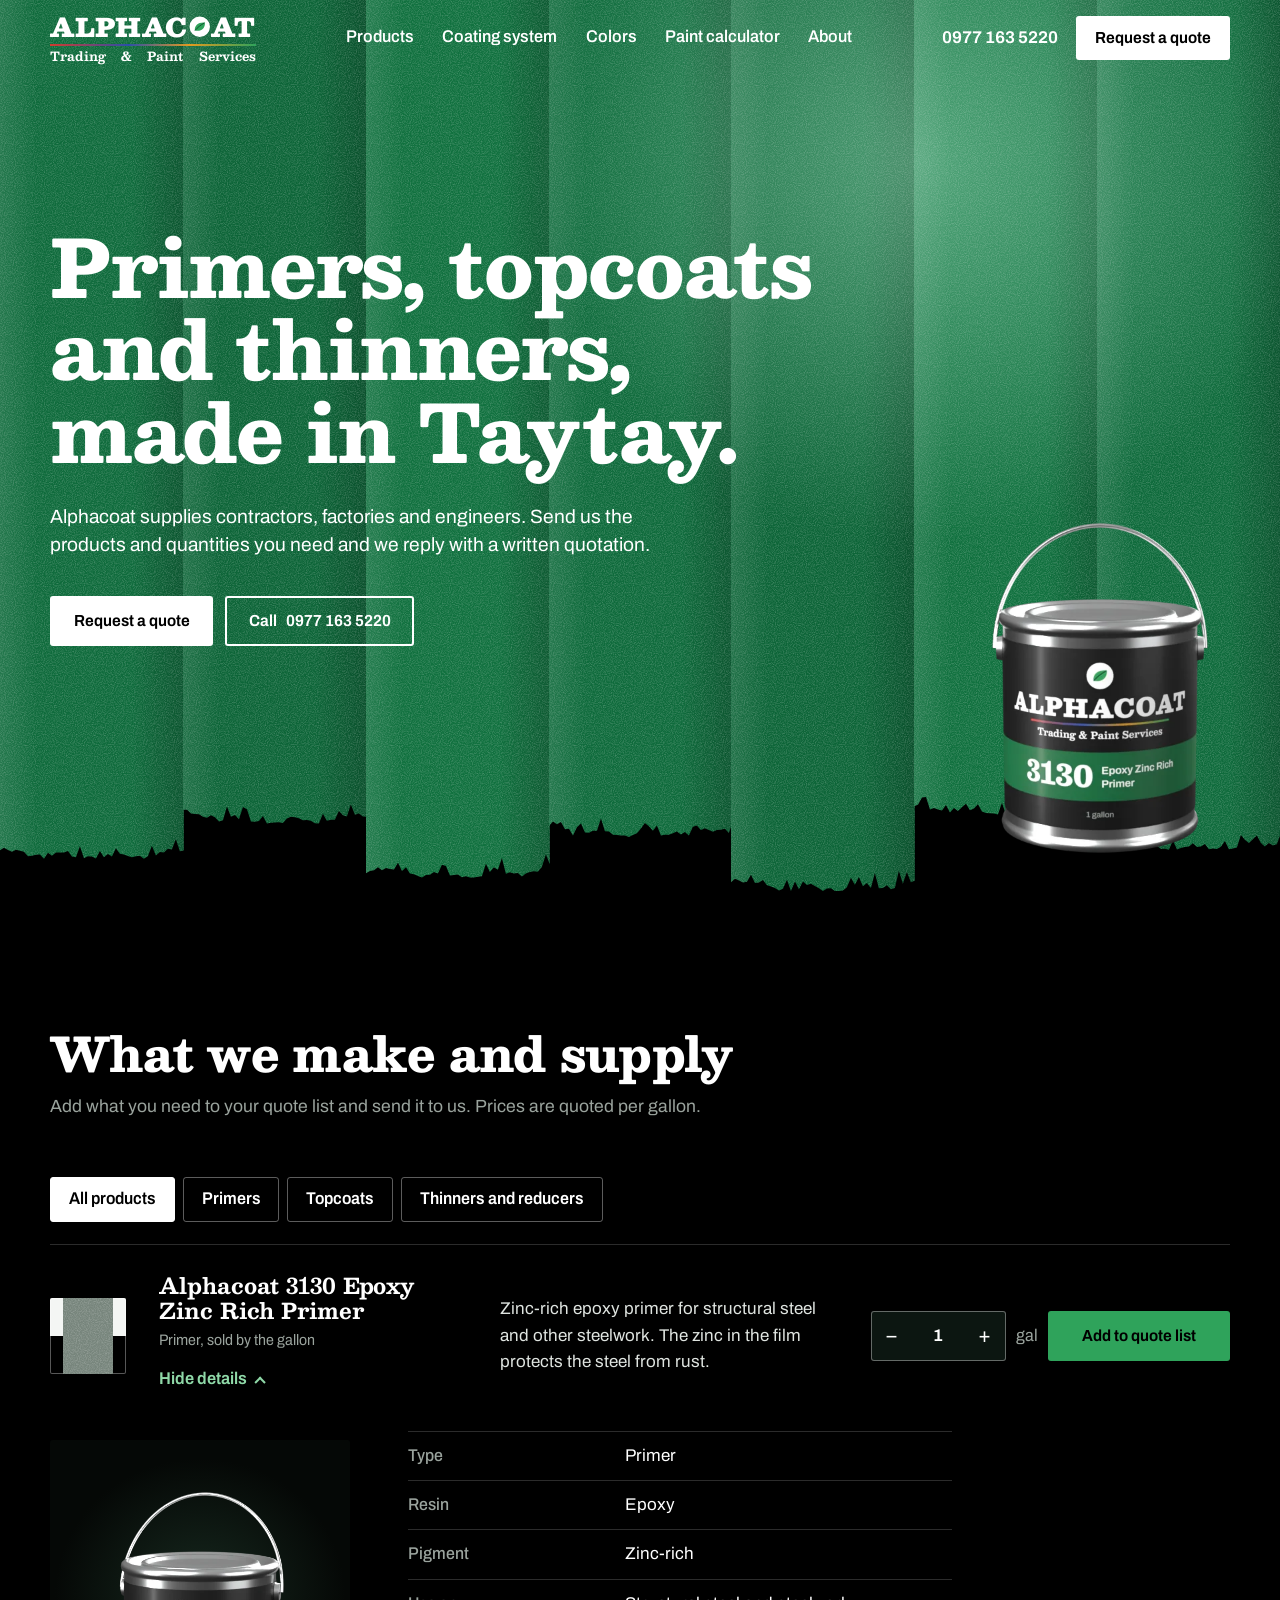
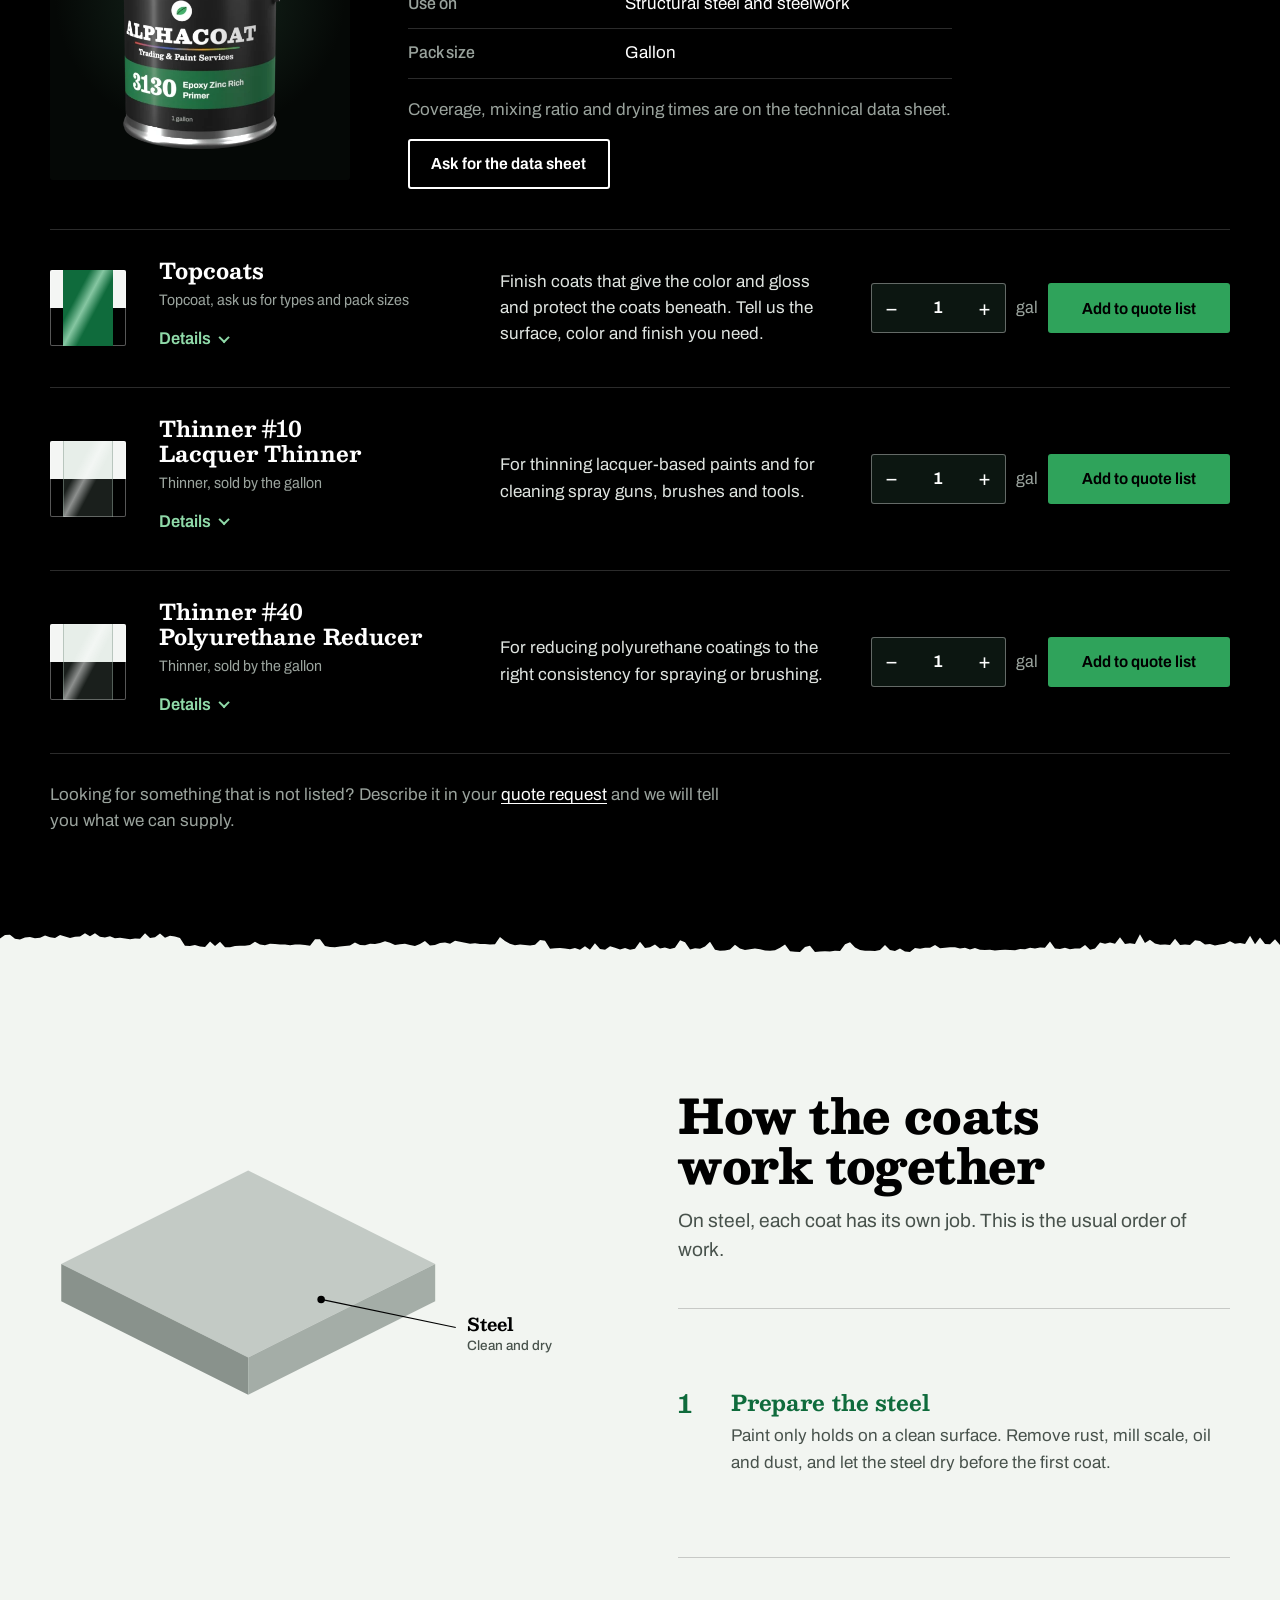
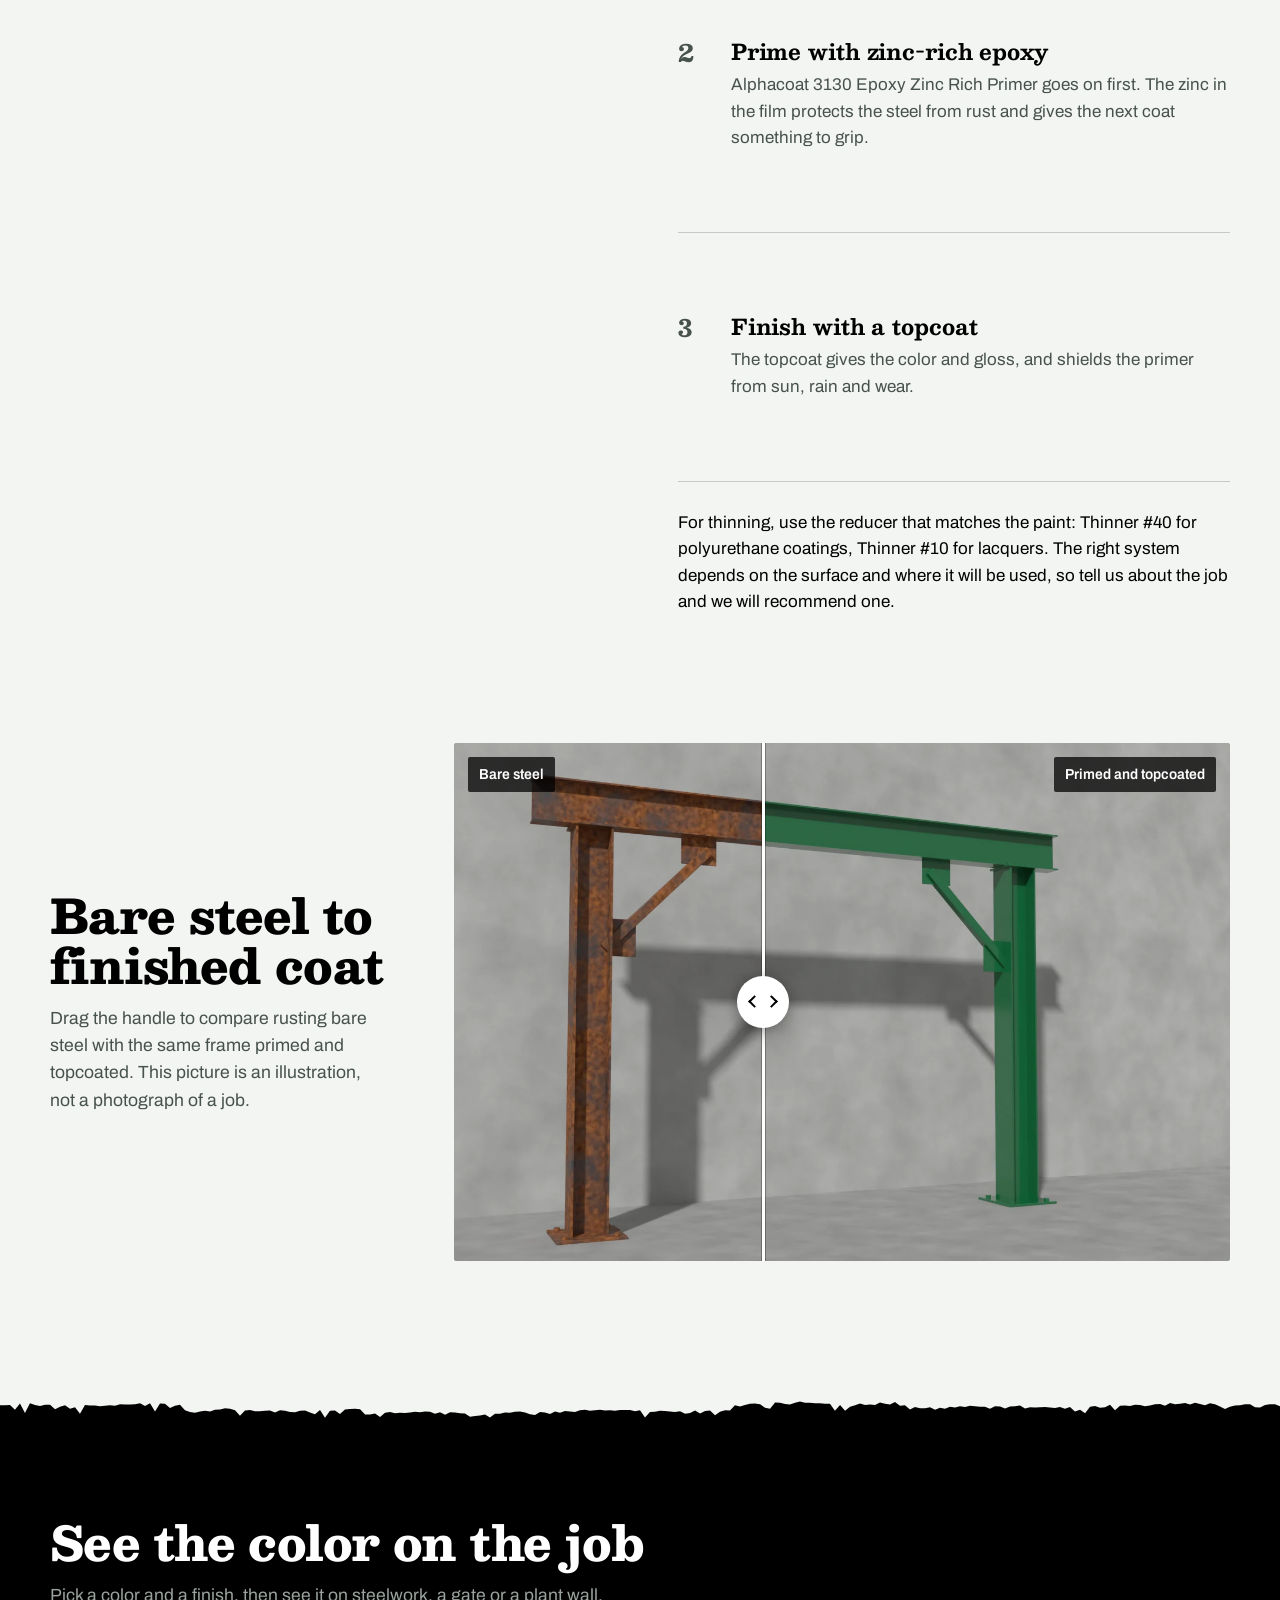
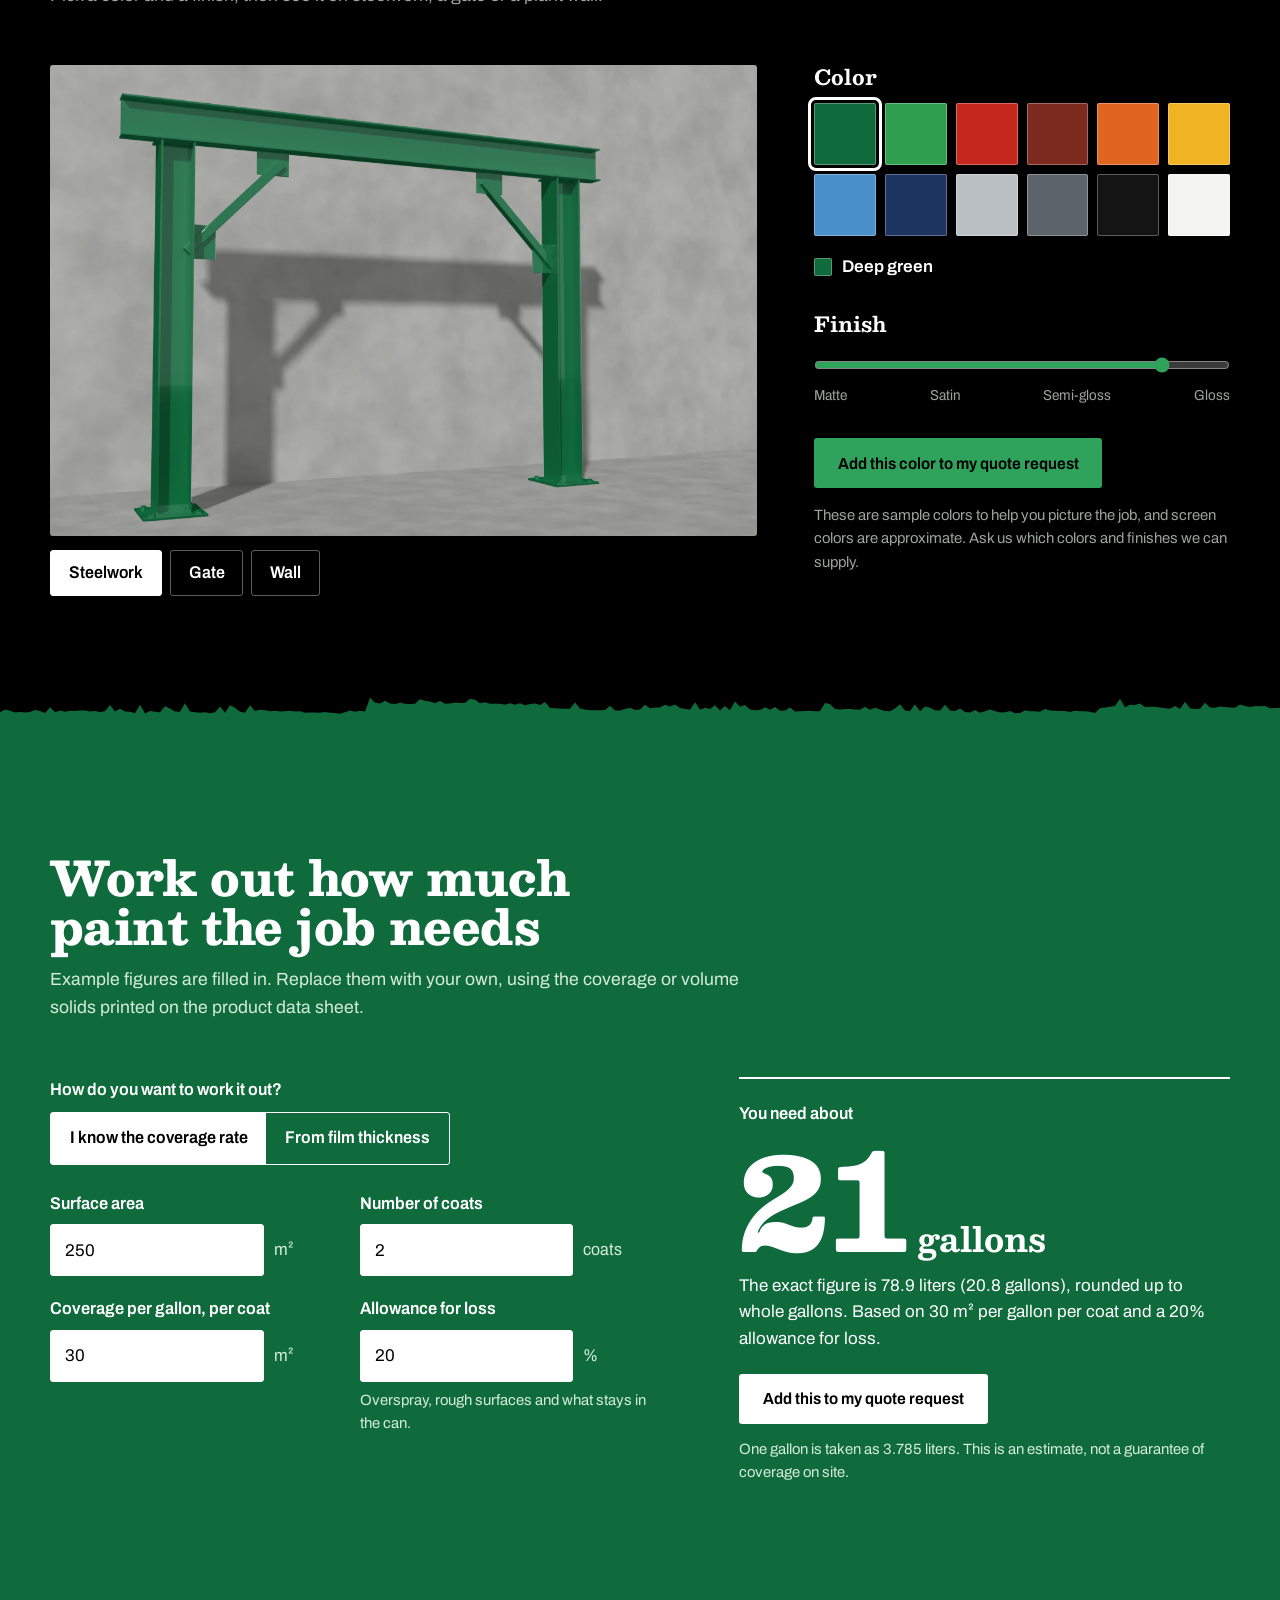
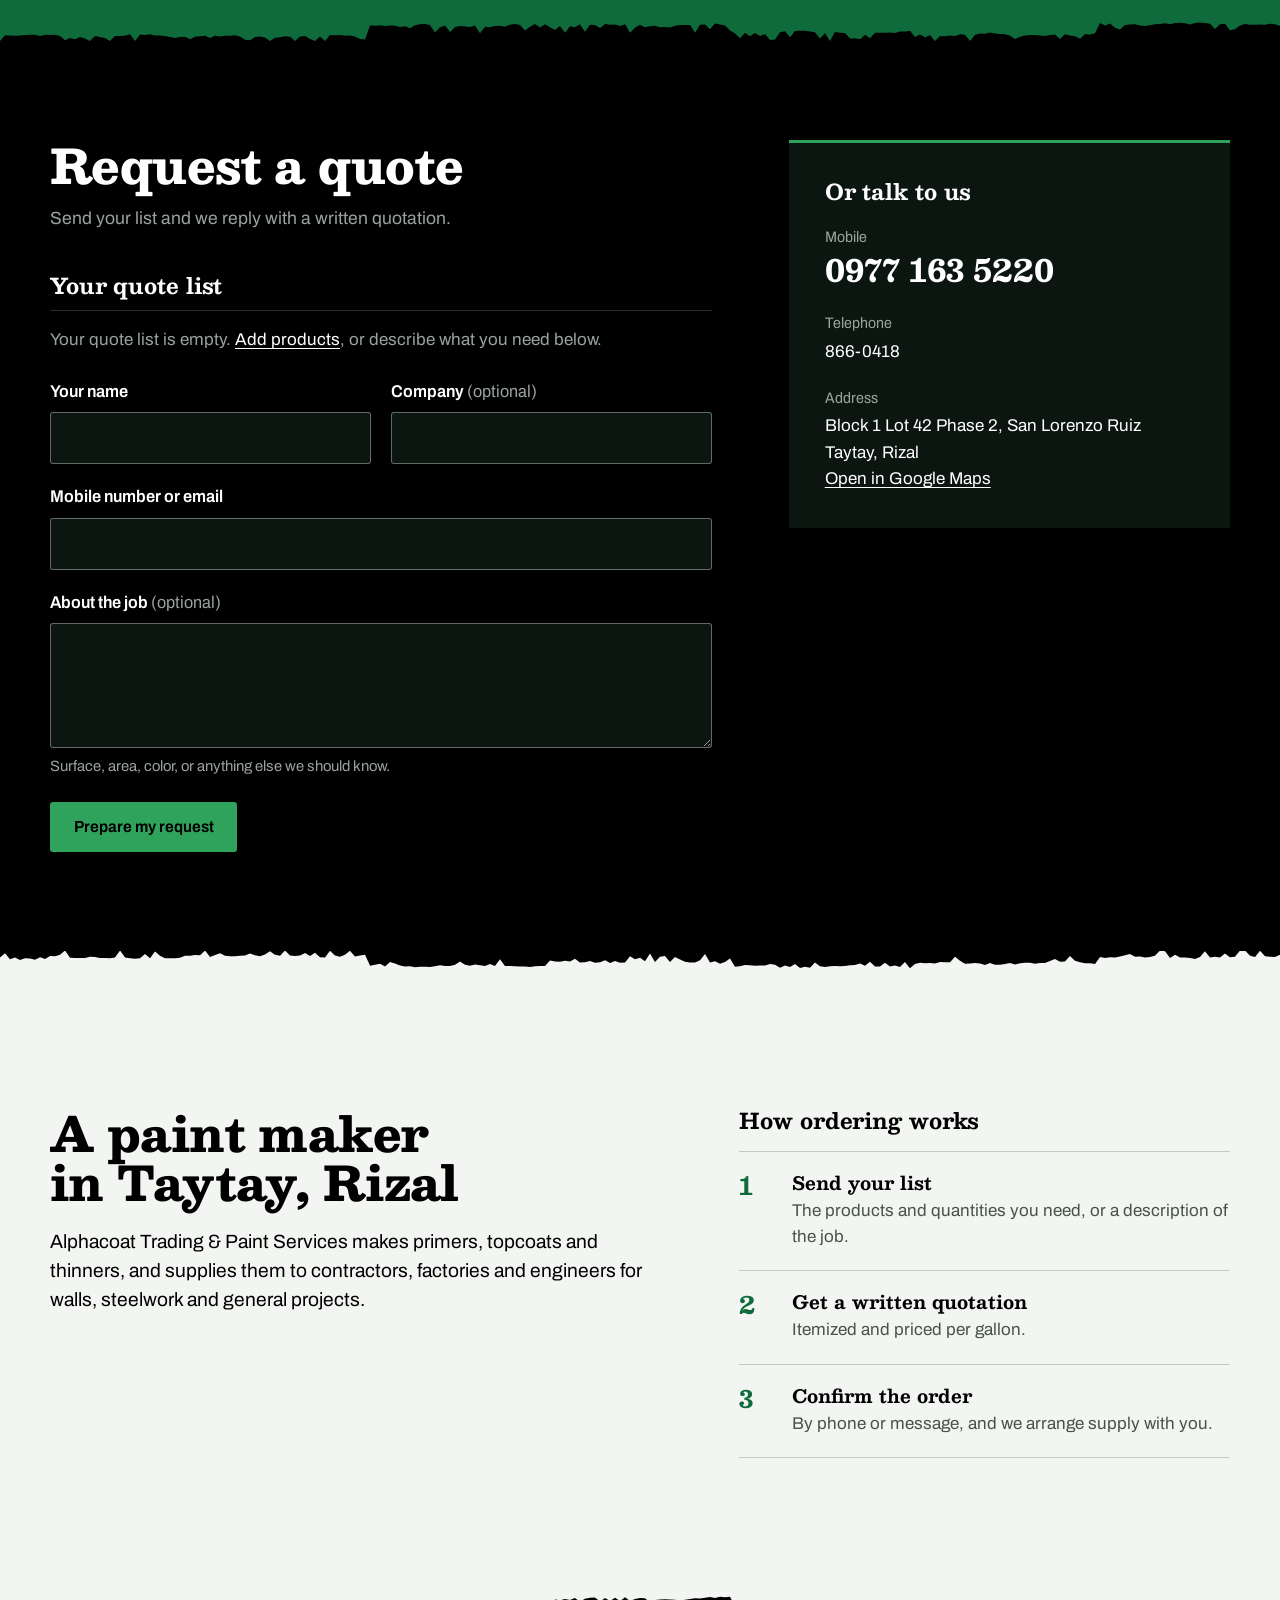
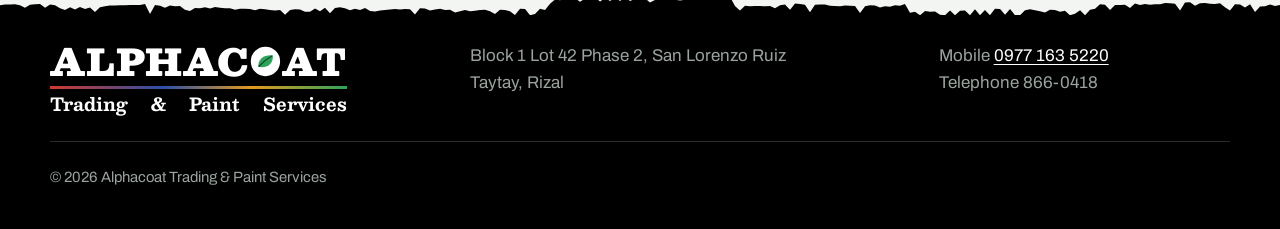
==== alphacoat-website/index.html @ dc193069 "Add files via upload" ====
<!doctype html>
<html lang="en">
<head>
  <meta charset="utf-8">
  <meta name="viewport" content="width=device-width, initial-scale=1">
  <title>Alphacoat Trading &amp; Paint Services | Primers, topcoats and thinners in Taytay, Rizal</title>
  <meta name="description" content="Alphacoat Trading &amp; Paint Services makes and supplies primers, topcoats and thinners for contractors, factories and engineers. Send your list and get a written quotation.">
  <meta name="theme-color" content="#000000">
  <meta property="og:type" content="website">
  <meta property="og:title" content="Alphacoat Trading &amp; Paint Services">
  <meta property="og:description" content="Primers, topcoats and thinners for contractors, factories and engineers. Send your list and get a written quotation.">
  <link rel="icon" href="favicon.svg" type="image/svg+xml">
  <link rel="preconnect" href="https://fonts.googleapis.com">
  <link rel="preconnect" href="https://fonts.gstatic.com" crossorigin>
  <link href="https://fonts.googleapis.com/css2?family=Archivo:wdth,wght@62..125,400..800&family=Besley:wght@500..900&display=swap" rel="stylesheet">
  <link rel="stylesheet" href="css/styles.css">
  <script>document.documentElement.className += ' js';</script>
  <script type="application/ld+json">
  {
    "@context": "https://schema.org",
    "@type": "LocalBusiness",
    "name": "Alphacoat Trading & Paint Services",
    "description": "Maker and supplier of primers, topcoats and thinners for contractors, factories and engineers.",
    "telephone": "+639771635220",
    "address": {
      "@type": "PostalAddress",
      "streetAddress": "Block 1 Lot 42 Phase 2, San Lorenzo Ruiz",
      "addressLocality": "Taytay",
      "addressRegion": "Rizal",
      "addressCountry": "PH"
    }
  }
  </script>
</head>
<body class="theme-black">

<svg width="0" height="0" style="position:absolute" aria-hidden="true" focusable="false">
  <symbol id="leaf-o" viewBox="0 0 32 32">
    <circle cx="16" cy="16" r="13.4" fill="#fff" stroke="currentColor" stroke-width="3.6"/>
    <path d="M8.6 21.6C8 13.9 13.6 8.9 23.6 9.6c.9 8.3-5 13.9-15 12Z" fill="#2fa35b"/>
    <path d="M9.4 21c3.6-4.2 7.8-7.6 13-10.4" fill="none" stroke="#0a4a2a" stroke-width="1.3" stroke-linecap="round"/>
  </symbol>
</svg>

<a class="skip" href="#main">Skip to content</a>

<header class="site-header">
  <div class="wrap header-row">
    <a class="logo" href="#top">
      <span class="logo-word" aria-hidden="true">ALPHAC<svg class="logo-o"><use href="#leaf-o"/></svg>AT</span>
      <span class="logo-rule" aria-hidden="true"></span>
      <span class="logo-sub" aria-hidden="true">Trading &amp; Paint Services</span>
      <span class="sr-only">Alphacoat Trading &amp; Paint Services, home</span>
    </a>

    <nav class="nav" id="site-nav" aria-label="Main">
      <a href="#products">Products</a>
      <a href="#system">Coating system</a>
      <a href="#colors">Colors</a>
      <a href="#calculator">Paint calculator</a>
      <a href="#about">About</a>
      <a class="nav-extra" href="#quote">Request a quote</a>
      <a class="nav-extra" href="tel:+639771635220" data-mobile-link>Call <span data-mobile-text>0977 163 5220</span></a>
    </nav>

    <div class="header-actions">
      <a class="header-phone" href="tel:+639771635220" data-mobile-link><span data-mobile-text>0977 163 5220</span></a>
      <a class="btn btn-paper header-quote" href="#quote">Request a quote<span class="quote-count" data-quote-count hidden></span></a>
      <button class="menu-btn" type="button" aria-expanded="false" aria-controls="site-nav">Menu</button>
    </div>
  </div>
</header>

<main id="main">

  <!-- Hero -->
  <section class="hero" id="top" aria-labelledby="hero-title">
    <div class="coat" data-coat aria-hidden="true"></div>

    <div class="wrap hero-inner">
      <h1 id="hero-title">Primers, topcoats and thinners, made in Taytay.</h1>
      <p class="hero-lede">Alphacoat supplies contractors, factories and engineers. Send us the products and quantities you need and we reply with a written quotation.</p>
      <div class="hero-actions">
        <a class="btn btn-paper" href="#quote">Request a quote</a>
        <a class="btn btn-line" href="tel:+639771635220" data-mobile-link>Call <span data-mobile-text>0977 163 5220</span></a>
      </div>
    </div>

    <div class="hero-can" data-can>
      <img src="img/can/can.webp" width="480" height="600" alt="A gallon can of Alphacoat 3130 Epoxy Zinc Rich Primer" decoding="async">
      <div class="can-sprite" aria-hidden="true"></div>
    </div>
  </section>

  <!-- Products -->
  <section class="section theme-black" id="products" aria-labelledby="products-title">
    <div class="wrap">
      <div class="section-head">
        <h2 id="products-title">What we make and supply</h2>
        <p>Add what you need to your quote list and send it to us. Prices are quoted per gallon.</p>
      </div>

      <div class="filters" role="group" aria-label="Show products by type" data-filters></div>
      <ul class="product-list" data-products>
        <li class="product-fallback">Alphacoat 3130 Epoxy Zinc Rich Primer, Thinner #10 Lacquer Thinner, Thinner #40 Polyurethane Reducer, and topcoats. Call 0977 163 5220 for a quotation.</li>
      </ul>
      <p class="after-list">Looking for something that is not listed? Describe it in your <a href="#quote">quote request</a> and we will tell you what we can supply.</p>
    </div>
  </section>

  <!-- Coating system -->
  <section class="section theme-paper" id="system" data-edge="top" aria-labelledby="system-title">
    <div class="wrap system-grid">
      <div class="system-figure" data-system-figure data-stage="3">
        <svg viewBox="28 84 590 340" role="img" aria-label="Cutaway of a painted steel plate: steel at the bottom, zinc-rich epoxy primer on the steel, and a topcoat over the primer.">
          <!-- steel -->
          <g class="layer layer-steel">
            <polygon points="240,170 440,270 240,370 40,270" fill="#c3cac5"/>
            <polygon points="40,270 240,370 240,410 40,310" fill="#89928c"/>
            <polygon points="440,270 240,370 240,410 440,310" fill="#a4ada7"/>
          </g>
          <!-- primer -->
          <g class="layer layer-primer">
            <polygon points="240,156 388,230 188,330 40,256" fill="#7c897f"/>
            <polygon points="40,256 188,330 188,344 40,270" fill="#566058"/>
            <polygon points="388,230 188,330 188,344 388,244" fill="#68736b"/>
          </g>
          <!-- topcoat -->
          <g class="layer layer-topcoat">
            <polygon points="240,144 336,192 136,292 40,244" fill="#0f6b3c"/>
            <polygon class="gloss" points="264,156 280,164 80,264 64,256" fill="#b9ffd3" fill-opacity=".34"/>
            <polygon points="40,244 136,292 136,304 40,256" fill="#083a20"/>
            <polygon points="336,192 136,292 136,304 336,204" fill="#0b5330"/>
          </g>
          <!-- labels -->
          <g class="callout callout-topcoat">
            <path d="M262 208 L462 150" />
            <circle cx="262" cy="208" r="4"/>
            <text class="callout-title" x="474" y="150">Topcoat</text>
            <text class="callout-sub" x="474" y="170">Color and gloss</text>
          </g>
          <g class="callout callout-primer">
            <path d="M270 268 L462 244" />
            <circle cx="270" cy="268" r="4"/>
            <text class="callout-title" x="474" y="246">Primer</text>
            <text class="callout-sub" x="474" y="266">Alphacoat 3130</text>
          </g>
          <g class="callout callout-steel">
            <path d="M318 308 L462 338" />
            <circle cx="318" cy="308" r="4"/>
            <text class="callout-title" x="474" y="342">Steel</text>
            <text class="callout-sub" x="474" y="362">Clean and dry</text>
          </g>
        </svg>
      </div>

      <div class="system-copy">
        <h2 id="system-title">How the coats work together</h2>
        <p class="lede">On steel, each coat has its own job. This is the usual order of work.</p>

        <ol class="steps">
          <li class="step" data-system-step>
            <h3>Prepare the steel</h3>
            <p>Paint only holds on a clean surface. Remove rust, mill scale, oil and dust, and let the steel dry before the first coat.</p>
          </li>
          <li class="step" data-system-step>
            <h3>Prime with zinc-rich epoxy</h3>
            <p>Alphacoat 3130 Epoxy Zinc Rich Primer goes on first. The zinc in the film protects the steel from rust and gives the next coat something to grip.</p>
          </li>
          <li class="step" data-system-step>
            <h3>Finish with a topcoat</h3>
            <p>The topcoat gives the color and gloss, and shields the primer from sun, rain and wear.</p>
          </li>
        </ol>

        <p class="system-note">For thinning, use the reducer that matches the paint: Thinner #40 for polyurethane coatings, Thinner #10 for lacquers. The right system depends on the surface and where it will be used, so tell us about the job and we will recommend one.</p>
      </div>
    </div>
  </section>

  <!-- Before and after -->
  <section class="section section-follow theme-paper" id="results" aria-labelledby="results-title" data-edge="bottom">
    <div class="wrap">
      <div class="section-head">
        <h2 id="results-title">Bare steel to finished coat</h2>
        <p>Drag the handle to compare rusting bare steel with the same frame primed and topcoated. This picture is an illustration, not a photograph of a job.</p>
      </div>

      <div class="compare" data-compare>
        <img class="compare-after" src="img/compare/steel-after.webp" width="1440" height="960" loading="lazy" decoding="async" alt="A steel frame finished in gloss green.">
        <div class="compare-before"><img src="img/compare/steel-before.webp" width="1440" height="960" loading="lazy" decoding="async" alt="The same steel frame bare and rusting."></div>
        <span class="compare-tag compare-tag-before" aria-hidden="true">Bare steel</span>
        <span class="compare-tag compare-tag-after" aria-hidden="true">Primed and topcoated</span>
        <div class="compare-handle" aria-hidden="true"><span class="compare-knob"></span></div>
        <input class="compare-range" type="range" min="0" max="100" value="50" step="0.1" aria-label="Slide to show more of the bare steel or more of the finished coat">
      </div>

      <div class="projects" data-projects hidden>
        <h3>Finished jobs</h3>
        <ul class="project-grid" data-project-grid></ul>
      </div>
    </div>
  </section>

  <!-- Color and finish explorer -->
  <section class="section theme-black" id="colors" aria-labelledby="colors-title">
    <div class="wrap">
      <div class="section-head">
        <h2 id="colors-title">See the color on the job</h2>
        <p>Pick a color and a finish, then see it on steelwork, a gate or a plant wall.</p>
      </div>

      <div class="explorer" data-explorer>
        <div class="explorer-stage">
          <div class="viz" data-viz>
            <img class="viz-base" src="img/explorer/steel-base.webp" width="1200" height="800" loading="lazy" decoding="async" alt="" data-viz-base>
            <div class="viz-paint" data-viz-paint><span class="coat-old"></span><span class="coat-new"></span></div>
            <img class="viz-gloss" src="img/explorer/steel-gloss.webp" width="1200" height="800" loading="lazy" decoding="async" alt="" data-viz-gloss>
          </div>
          <div class="scene-tabs" role="group" aria-label="What to paint" data-scenes></div>
          <p class="sr-only" aria-live="polite" data-viz-caption></p>
        </div>

        <div class="explorer-controls">
          <div class="control">
            <h3 id="swatch-title">Color</h3>
            <div class="swatches" role="group" aria-labelledby="swatch-title" data-swatches></div>
            <p class="picked"><span class="picked-chip" data-picked-chip></span><span data-picked-name></span></p>
          </div>

          <div class="control">
            <label class="control-title" for="finish">Finish</label>
            <input class="finish-range" id="finish" type="range" min="0" max="100" value="85" step="1" data-finish>
            <div class="finish-scale" aria-hidden="true"><span>Matte</span><span>Satin</span><span>Semi-gloss</span><span>Gloss</span></div>
          </div>

          <button class="btn btn-green" type="button" data-explorer-add>Add this color to my quote request</button>
          <p class="hint" data-color-note>These are sample colors to help you picture the job, and screen colors are approximate. Ask us which colors and finishes we can supply.</p>
        </div>
      </div>
    </div>
  </section>

  <!-- Calculator -->
  <section class="section theme-green" id="calculator" data-edge="top bottom" aria-labelledby="calc-title">
    <div class="wrap">
      <div class="section-head">
        <h2 id="calc-title">Work out how much paint the job needs</h2>
        <p>Example figures are filled in. Replace them with your own, using the coverage or volume solids printed on the product data sheet.</p>
      </div>

      <div class="calc-grid">
        <form class="calc-form" data-calc novalidate>
          <fieldset class="seg-set">
            <legend>How do you want to work it out?</legend>
            <div class="seg">
              <label><input type="radio" name="mode" value="rate" checked><span>I know the coverage rate</span></label>
              <label><input type="radio" name="mode" value="film"><span>From film thickness</span></label>
            </div>
          </fieldset>

          <div class="fields">
            <div class="field">
              <label for="calc-area">Surface area</label>
              <div class="with-unit"><input class="input" id="calc-area" type="number" inputmode="decimal" min="0" step="any" value="250"><span>m²</span></div>
            </div>
            <div class="field">
              <label for="calc-coats">Number of coats</label>
              <div class="with-unit"><input class="input" id="calc-coats" type="number" inputmode="numeric" min="1" step="1" value="2"><span>coats</span></div>
            </div>

            <div class="field" data-mode-rate>
              <label for="calc-coverage">Coverage per gallon, per coat</label>
              <div class="with-unit"><input class="input" id="calc-coverage" type="number" inputmode="decimal" min="0" step="any" value="30"><span>m²</span></div>
            </div>

            <div class="field" data-mode-film hidden>
              <label for="calc-solids">Volume solids</label>
              <div class="with-unit"><input class="input" id="calc-solids" type="number" inputmode="decimal" min="0" max="100" step="any" value="60"><span>%</span></div>
            </div>
            <div class="field" data-mode-film hidden>
              <label for="calc-dft">Dry film thickness per coat</label>
              <div class="with-unit"><input class="input" id="calc-dft" type="number" inputmode="decimal" min="0" step="any" value="75"><span>microns</span></div>
            </div>

            <div class="field">
              <label for="calc-loss">Allowance for loss</label>
              <div class="with-unit"><input class="input" id="calc-loss" type="number" inputmode="decimal" min="0" max="90" step="any" value="20"><span>%</span></div>
              <p class="hint">Overspray, rough surfaces and what stays in the can.</p>
            </div>
          </div>
        </form>

        <div class="calc-result" aria-live="polite">
          <p class="calc-label">You need about</p>
          <p class="calc-figure"><span class="calc-number" data-calc-number>21</span> <span class="calc-unit" data-calc-unit>gallons</span></p>
          <p class="calc-detail" data-calc-detail></p>
          <p class="calc-error" data-calc-error hidden></p>
          <button class="btn btn-paper" type="button" data-calc-add>Add this to my quote request</button>
          <p class="hint">One gallon is taken as <span data-gal>3.785</span> liters. This is an estimate, not a guarantee of coverage on site.</p>
        </div>
      </div>
    </div>
  </section>

  <!-- Quote -->
  <section class="section theme-black" id="quote" aria-labelledby="quote-title">
    <div class="wrap quote-grid">
      <div class="quote-main">
        <div class="section-head">
          <h2 id="quote-title">Request a quote</h2>
          <p>Send your list and we reply with a written quotation.</p>
        </div>

        <div data-quote-stage="form">
          <h3 class="sub-title">Your quote list</h3>
          <p class="quote-empty" data-quote-empty>Your quote list is empty. <a href="#products">Add products</a>, or describe what you need below.</p>
          <ul class="quote-items" data-quote-items></ul>

          <form class="quote-form" data-quote-form novalidate>
            <div class="fields">
              <div class="field">
                <label for="q-name">Your name</label>
                <input class="input" id="q-name" name="name" type="text" autocomplete="name" required>
                <p class="field-error" data-error-for="name" hidden></p>
              </div>
              <div class="field">
                <label for="q-company">Company <span class="optional">(optional)</span></label>
                <input class="input" id="q-company" name="company" type="text" autocomplete="organization">
              </div>
              <div class="field field-wide">
                <label for="q-contact">Mobile number or email</label>
                <input class="input" id="q-contact" name="contact" type="text" autocomplete="tel" required>
                <p class="field-error" data-error-for="contact" hidden></p>
              </div>
              <div class="field field-wide">
                <label for="q-details">About the job <span class="optional">(optional)</span></label>
                <textarea class="input" id="q-details" name="details" rows="4"></textarea>
                <p class="hint">Surface, area, color, or anything else we should know.</p>
                <p class="field-error" data-error-for="details" hidden></p>
              </div>
            </div>
            <button class="btn btn-green" type="submit" data-quote-submit>Prepare my request</button>
            <p class="form-status" data-form-status role="alert" hidden></p>
          </form>
        </div>

        <div class="ready" data-quote-stage="ready" hidden>
          <h3 tabindex="-1" data-ready-title>Your request is ready to send</h3>
          <p>Send this message to Alphacoat and we will reply with a quotation.</p>
          <pre data-ready-message></pre>
          <div class="ready-actions">
            <a class="btn btn-green" href="#" data-send-sms>Send as text message</a>
            <a class="btn btn-line" href="#" data-send-email hidden>Send by email</a>
            <button class="btn btn-line" type="button" data-copy>Copy message</button>
            <a class="btn btn-line" href="tel:+639771635220" data-mobile-link>Call <span data-mobile-text>0977 163 5220</span></a>
          </div>
          <p class="ready-links">
            <button class="link-btn" type="button" data-edit>Edit request</button>
            <button class="link-btn" type="button" data-reset>Start a new request</button>
          </p>
        </div>

        <div class="ready" data-quote-stage="sent" hidden>
          <h3 tabindex="-1" data-sent-title>Request sent</h3>
          <p data-sent-text>We will reply with a written quotation.</p>
          <p class="ready-links"><button class="link-btn" type="button" data-reset>Start a new request</button></p>
        </div>
      </div>

      <aside class="contact-card" aria-labelledby="contact-title">
        <h3 id="contact-title">Or talk to us</h3>
        <dl>
          <div>
            <dt>Mobile</dt>
            <dd><a class="big-number" href="tel:+639771635220" data-mobile-link><span data-mobile-text>0977 163 5220</span></a></dd>
          </div>
          <div>
            <dt>Telephone</dt>
            <dd data-telephone>866-0418</dd>
          </div>
          <div>
            <dt>Address</dt>
            <dd><span data-address>Block 1 Lot 42 Phase 2, San Lorenzo Ruiz<br>Taytay, Rizal</span><br>
              <a href="https://www.google.com/maps/search/?api=1&amp;query=San%20Lorenzo%20Ruiz%2C%20Taytay%2C%20Rizal" target="_blank" rel="noopener" data-maps>Open in Google Maps</a></dd>
          </div>
        </dl>
      </aside>
    </div>
  </section>

  <!-- About -->
  <section class="section theme-paper" id="about" data-edge="top bottom" aria-labelledby="about-title">
    <div class="wrap about-grid">
      <div class="about-copy">
        <h2 id="about-title">A paint maker in Taytay, Rizal</h2>
        <p class="lede">Alphacoat Trading &amp; Paint Services makes primers, topcoats and thinners, and supplies them to contractors, factories and engineers for walls, steelwork and general projects.</p>
      </div>
      <div class="about-order">
        <h3>How ordering works</h3>
        <ol class="steps steps-compact">
          <li class="step">
            <h4>Send your list</h4>
            <p>The products and quantities you need, or a description of the job.</p>
          </li>
          <li class="step">
            <h4>Get a written quotation</h4>
            <p>Itemized and priced per gallon.</p>
          </li>
          <li class="step">
            <h4>Confirm the order</h4>
            <p>By phone or message, and we arrange supply with you.</p>
          </li>
        </ol>
      </div>
    </div>
  </section>

</main>

<footer class="site-footer theme-black">
  <div class="wrap footer-grid">
    <div>
      <span class="logo logo-large">
        <span class="logo-word" aria-hidden="true">ALPHAC<svg class="logo-o"><use href="#leaf-o"/></svg>AT</span>
        <span class="logo-rule" aria-hidden="true"></span>
        <span class="logo-sub" aria-hidden="true">Trading &amp; Paint Services</span>
        <span class="sr-only">Alphacoat Trading &amp; Paint Services</span>
      </span>
    </div>
    <address>
      <span data-address>Block 1 Lot 42 Phase 2, San Lorenzo Ruiz<br>Taytay, Rizal</span>
    </address>
    <p>
      Mobile <a href="tel:+639771635220" data-mobile-link><span data-mobile-text>0977 163 5220</span></a><br>
      Telephone <span data-telephone>866-0418</span>
    </p>
    <p class="footer-small">© 2026 Alphacoat Trading &amp; Paint Services</p>
  </div>
</footer>

<p class="sr-only" aria-live="polite" data-live></p>

<script src="js/site-config.js"></script>
<script src="js/products.js"></script>
<script src="js/colors.js"></script>
<script src="js/projects.js"></script>
<script src="js/main.js"></script>
</body>
</html>
---- alphacoat-website/css/styles.css ----
/* Alphacoat Trading & Paint Services */

:root {
  /* Palette: carbon black, the green of a wet enamel coat, and letterhead white. */
  --carbon: #000;
  --enamel: #0f6b3c;
  --enamel-deep: #0a4a2a;
  --leaf: #2fa35b;
  --sheen: #8fd9a8;
  --paper: #f2f5f1;
  --steel: #9aa39d;
  --plate: #0c1611;

  --font-display: "Besley", "Clarendon", "Rockwell", Georgia, serif;
  --font-text: "Archivo", "Segoe UI", system-ui, -apple-system, sans-serif;

  --wrap: 1180px;
  --gutter: clamp(18px, 4vw, 40px);
  --header-h: 76px;

  /* Fine speckle, used for roller stipple and the zinc primer sample. */
  --noise: url("data:image/svg+xml,%3Csvg xmlns='http://www.w3.org/2000/svg' width='220' height='220'%3E%3Cfilter id='n' x='0' y='0' width='100%25' height='100%25'%3E%3CfeTurbulence type='fractalNoise' baseFrequency='.9' numOctaves='2' stitchTiles='stitch'/%3E%3CfeColorMatrix values='0 0 0 0 1 0 0 0 0 1 0 0 0 0 1 .42 0 0 0 -.16'/%3E%3C/filter%3E%3Crect width='220' height='220' filter='url(%23n)'/%3E%3C/svg%3E");
}

/* ---------- Base ---------- */

*, *::before, *::after { box-sizing: border-box; }

html {
  -webkit-text-size-adjust: 100%;
  scroll-behavior: smooth;
  scroll-padding-top: calc(var(--header-h) + 8px);
}

body {
  margin: 0;
  font-family: var(--font-text);
  font-size: 1.0625rem;
  line-height: 1.55;
  -webkit-font-smoothing: antialiased;
  text-rendering: optimizeLegibility;
}

body.nav-open { overflow: hidden; }

h1, h2, h3, h4, p, ul, ol, dl, dd, figure, pre, address { margin: 0; }
ul, ol { padding: 0; list-style: none; }
address { font-style: normal; }
svg { display: block; max-width: 100%; }
a { color: inherit; text-underline-offset: .18em; text-decoration-thickness: 1px; }
button, input, textarea { font: inherit; color: inherit; }
[hidden] { display: none !important; }

h1, h2, h3, h4 {
  font-family: var(--font-display);
  font-weight: 800;
  line-height: 1.04;
  letter-spacing: -.012em;
  text-wrap: balance;
}
h1 { font-size: clamp(2.5rem, 6.2vw, 5.25rem); }
h2 { font-size: clamp(1.9rem, 3.7vw, 3.1rem); }
h3 { font-size: clamp(1.25rem, 1.7vw, 1.5rem); font-weight: 700; line-height: 1.15; letter-spacing: -.005em; }
h4 { font-size: 1.15rem; font-weight: 700; line-height: 1.2; letter-spacing: 0; }

.lede { font-size: clamp(1.1rem, 1.5vw, 1.3rem); line-height: 1.5; max-width: 36em; }

.sr-only {
  position: absolute; width: 1px; height: 1px; margin: -1px; padding: 0;
  overflow: hidden; clip: rect(0 0 0 0); white-space: nowrap; border: 0;
}

.skip {
  position: fixed; left: 12px; top: -80px; z-index: 100;
  padding: 12px 16px; background: #fff; color: #000; font-weight: 650;
}
.skip:focus { top: 12px; }

:focus-visible { outline: 3px solid var(--focus, #8fd9a8); outline-offset: 3px; }

/* ---------- Themes ---------- */

.theme-black {
  --bg: var(--carbon); --fg: #fff; --muted: var(--steel);
  --line: rgba(255, 255, 255, .17); --accent: var(--leaf); --focus: var(--sheen);
  --field: var(--plate); --field-fg: #fff; --field-line: rgba(255, 255, 255, .36);
  background-color: var(--bg); color: var(--fg);
}
.theme-paper {
  --bg: var(--paper); --fg: #000; --muted: #48524c;
  --line: rgba(0, 0, 0, .18); --accent: var(--enamel); --focus: var(--enamel);
  --field: #fff; --field-fg: #000; --field-line: rgba(0, 0, 0, .5);
  background-color: var(--bg); color: var(--fg);
}
.theme-green {
  --bg: var(--enamel); --fg: #fff; --muted: #d5ecdb;
  --line: rgba(255, 255, 255, .3); --accent: #fff; --focus: #fff;
  --field: #fff; --field-fg: #000; --field-line: #fff;
  background-color: var(--bg); color: var(--fg);
}

/* ---------- Layout ---------- */

.wrap { width: min(100% - 2 * var(--gutter), var(--wrap)); margin-inline: auto; }
.section { padding-block: clamp(72px, 10vw, 136px); }

.section-head { display: grid; gap: 16px; max-width: 44rem; margin-bottom: clamp(32px, 5vw, 56px); }
.section-head p { color: var(--muted); font-size: 1.1rem; }

/* ---------- Buttons ---------- */

.btn {
  display: inline-flex; align-items: center; justify-content: center; gap: .55em;
  min-height: 50px; padding: .7em 1.35em;
  border: 2px solid transparent; border-radius: 3px;
  font-weight: 650; font-stretch: 94%; font-size: 1rem; line-height: 1.1;
  text-decoration: none; white-space: nowrap; cursor: pointer;
  transition: background-color .18s, color .18s, border-color .18s;
}
.btn-paper { background: #fff; color: #000; }
.btn-paper:hover { background: #000; color: #fff; }
.btn-green { background: var(--leaf); color: #000; }
.btn-green:hover { background: #fff; }
.btn-line { border-color: currentColor; background: transparent; }
.btn-line:hover { background: #fff; border-color: #fff; color: #000; }
.theme-paper .btn-line:hover { background: #000; border-color: #000; color: #fff; }

.link-btn {
  padding: 6px 0; border: 0; background: none; cursor: pointer;
  color: var(--fg); text-decoration: underline; text-underline-offset: .18em;
}
.link-btn:hover { color: var(--accent); }

/* ---------- Logo ---------- */

.logo { display: inline-grid; color: inherit; text-decoration: none; line-height: 1; }
.logo-word {
  display: flex; align-items: center;
  font-family: var(--font-display); font-weight: 900; font-size: 1em; letter-spacing: .025em;
}
.logo-o { width: .84em; height: .84em; margin-inline: .04em; flex: none; }
.logo-rule { height: 2px; margin: 4px 0 4px; background: linear-gradient(90deg, #d23a2e, #2b4fa8 38%, #e39a1f 68%, #2fa35b); }
.logo-sub {
  font-family: var(--font-display); font-weight: 700; font-size: .49em; white-space: nowrap;
  text-align: justify; text-align-last: justify;
}
.logo { font-size: 1.6rem; }
.logo-large { font-size: 2.3rem; }
.logo-large .logo-rule { height: 3px; margin: 6px 0; }

/* ---------- Header ---------- */

.site-header {
  position: fixed; inset: 0 0 auto 0; z-index: 50; color: #fff;
  transition: background-color .25s, box-shadow .25s;
}
.site-header.is-stuck, .nav-open .site-header { background: #000; box-shadow: 0 1px 0 rgba(255, 255, 255, .16); }
.header-row { display: flex; align-items: center; justify-content: space-between; gap: 20px; min-height: var(--header-h); }

.nav { display: flex; gap: clamp(16px, 2.2vw, 34px); }
.nav a {
  padding: 8px 0; border-bottom: 2px solid transparent;
  font-weight: 560; font-stretch: 94%; text-decoration: none; white-space: nowrap;
}
.nav a:hover { border-bottom-color: currentColor; }
.nav-extra { display: none; }

.header-actions { display: flex; align-items: center; gap: 18px; }
.header-phone { font-weight: 650; text-decoration: none; font-variant-numeric: tabular-nums; white-space: nowrap; }
.header-phone:hover { text-decoration: underline; }
.header-quote { min-height: 44px; padding: .5em 1.05em; }
.quote-count {
  display: inline-grid; place-items: center; min-width: 1.55em; height: 1.55em; padding: 0 .35em;
  border-radius: 1em; background: #000; color: #fff; font-size: .8em; font-variant-numeric: tabular-nums;
}
.btn-paper:hover .quote-count { background: #fff; color: #000; }

.menu-btn {
  display: none; min-height: 44px; padding: 0 14px;
  border: 2px solid currentColor; border-radius: 3px; background: transparent;
  font-weight: 650; font-stretch: 94%; cursor: pointer;
}

@media (max-width: 1120px) { .header-phone { display: none; } }

@media (max-width: 899px) {
  .menu-btn { display: inline-flex; align-items: center; }
  .nav {
    position: fixed; inset: 0; z-index: -1;
    flex-direction: column; justify-content: center; gap: 4px;
    padding: calc(var(--header-h) + 16px) var(--gutter) 40px;
    background: #000; overflow-y: auto;
    visibility: hidden; transform: translateY(-100%);
    transition: transform .32s cubic-bezier(.2, .7, .2, 1), visibility 0s .32s;
  }
  .nav-open .nav { visibility: visible; transform: none; transition: transform .32s cubic-bezier(.2, .7, .2, 1); }
  .nav a { padding: 10px 0; font-family: var(--font-display); font-size: clamp(1.6rem, 7vw, 2.2rem); font-weight: 800; font-stretch: 100%; white-space: normal; }
  .nav-extra { display: block; }
  .nav a.nav-extra { color: var(--sheen); }
}
@media (max-width: 540px) {
  .header-quote { display: none; }
  .site-header .logo { font-size: 1.4rem; }
}

/* ---------- Hero ---------- */

.hero {
  position: relative; isolation: isolate; overflow: hidden;
  display: flex; align-items: center;
  min-height: max(640px, 100svh);
  padding-block: calc(var(--header-h) + 48px) 17vh;
  background: #000; color: #fff;
}
.hero-inner { position: relative; z-index: 1; display: grid; gap: clamp(20px, 2.6vw, 30px); justify-items: start; }
.hero h1 { max-width: 11.5em; }
.hero-lede { max-width: 32em; font-size: clamp(1.1rem, 1.5vw, 1.3rem); line-height: 1.5; }
.hero-actions { display: flex; flex-wrap: wrap; gap: 12px; margin-top: 6px; }

/* The coat: vertical roller passes laid on a black wall. Each pass is built in main.js. */
.coat { position: absolute; inset: 0; z-index: -1; display: flex; --mx: 72%; --my: 18%; }
html:not(.js) .coat { background: var(--enamel); }

.pass {
  position: relative; flex: 1 1 0; min-width: 0; margin-right: -1px;
  height: calc(var(--hf, .96) * 100%);
  background:
    var(--noise),
    linear-gradient(90deg, rgba(255, 255, 255, .09), rgba(255, 255, 255, 0) 20%, rgba(0, 0, 0, 0) 72%, rgba(0, 0, 0, .2)),
    var(--tone, #0f6b3c);
  clip-path: var(--edge);
  transform: translateY(-101%);
  will-change: transform;
}
/* Wet sheen. One highlight shared across every pass, so it reads as a single light on the wall. */
.pass::after {
  content: ""; position: absolute; top: 0;
  left: calc(var(--i) * -100%); width: calc(var(--n) * 100%); height: calc(100% / var(--hf, .96));
  background: radial-gradient(44% 60% at var(--mx) var(--my), rgba(190, 255, 214, .36), rgba(190, 255, 214, 0) 70%);
  mix-blend-mode: screen; opacity: 0; transition: opacity 1.2s ease 1s;
}
.is-painted .pass { transform: none; transition: transform 1.05s cubic-bezier(.2, .75, .15, 1) var(--d, 0s); }
.is-painted .pass::after { opacity: 1; }

/* Rendered can. main.js swaps the still picture for a 21-frame sheet and turns it with the pointer and on scroll. */
.hero-can {
  position: absolute; z-index: 0;
  right: max(calc(var(--gutter) - 24px), calc((100vw - var(--wrap)) / 2 - 30px));
  bottom: 2%;
  width: clamp(250px, 25vw, 360px); aspect-ratio: 480 / 600;
}
.hero-can::before {
  content: ""; position: absolute; z-index: -1; left: 13%; right: 13%; bottom: 0; height: 11%;
  border-radius: 50%; background: radial-gradient(closest-side, rgba(0, 0, 0, .72), rgba(0, 0, 0, 0));
}
.hero-can img { display: block; width: 100%; height: 100%; }
.can-sprite { position: absolute; inset: 0; background-repeat: no-repeat; background-size: 700% 300%; visibility: hidden; }
.hero-can.is-live img { visibility: hidden; }
.hero-can.is-live .can-sprite { visibility: visible; }
.js .hero-can { opacity: 0; transform: translateY(14px); }
.js .is-painted .hero-can { opacity: 1; transform: none; transition: opacity .7s ease .95s, transform .9s cubic-bezier(.2, .7, .2, 1) .95s; }

@media (max-width: 1023px) { .hero-can { width: clamp(150px, 27vw, 240px); right: 2px; bottom: 1%; } }

/* ---------- Products ---------- */

.filters { display: flex; flex-wrap: wrap; gap: 8px; margin-bottom: 22px; }
.filter {
  min-height: 44px; padding: .5em 1.05em;
  border: 1.5px solid var(--field-line); border-radius: 3px; background: transparent; color: var(--fg);
  font-weight: 600; font-stretch: 92%; cursor: pointer;
  transition: background-color .18s, color .18s, border-color .18s;
}
.filter:hover { border-color: #fff; }
.filter[aria-pressed="true"] { background: #fff; border-color: #fff; color: #000; }

.product-list { border-bottom: 1px solid var(--line); }
.product-fallback { padding: 24px 0; border-top: 1px solid var(--line); color: var(--muted); }
.product { border-top: 1px solid var(--line); }
.product-row {
  display: grid; grid-template-columns: 76px minmax(0, 1fr) minmax(0, 1.1fr) auto;
  column-gap: clamp(18px, 2.6vw, 36px); row-gap: 14px; align-items: center;
  padding-block: 28px;
}

.product-toggle {
  display: inline-flex; align-items: center; gap: .5em; margin-top: 8px; padding: 6px 0;
  border: 0; background: none; color: var(--sheen); font-weight: 620; font-stretch: 94%; cursor: pointer;
}
.product-toggle::after {
  content: ""; width: .48em; height: .48em; border-right: 2px solid; border-bottom: 2px solid;
  transform: translateY(-.14em) rotate(45deg); transition: transform .25s;
}
.product.is-open .product-toggle::after { transform: translateY(.12em) rotate(-135deg); }
.product-toggle:hover { color: #fff; }

/* The panel opens by growing its single grid row, so the height animates without measuring it. */
.product-panel { display: grid; grid-template-rows: 0fr; transition: grid-template-rows .45s cubic-bezier(.2, .7, .2, 1); }
.product.is-open .product-panel { grid-template-rows: 1fr; }
.product-panel-inner { min-height: 0; overflow: hidden; }
.product-detail {
  display: grid; grid-template-columns: minmax(0, 300px) minmax(0, 1fr);
  gap: clamp(22px, 4.5vw, 64px); align-items: center; padding: 4px 0 40px;
}
.product-shot { padding: 20px 12px 8px; border-radius: 3px; background: radial-gradient(62% 52% at 50% 46%, #17291f, #050806 78%); }
.product-shot img { display: block; width: 100%; max-width: 250px; height: auto; margin-inline: auto; }
.spec { width: 100%; max-width: 34rem; border-collapse: collapse; }
.spec th, .spec td { padding: 11px 0; border-bottom: 1px solid var(--line); text-align: left; vertical-align: top; }
.spec tr:first-child th, .spec tr:first-child td { border-top: 1px solid var(--line); }
.spec th { width: 40%; padding-right: 16px; color: var(--muted); font-weight: 500; font-stretch: 92%; }
.spec-note { margin: 18px 0 16px; max-width: 34em; color: var(--muted); }
.product-facts .btn:disabled { opacity: .7; cursor: default; }
.product-meta { margin-top: 6px; color: var(--muted); font-size: .95rem; font-stretch: 92%; }
.product-summary { color: #dfe4e0; max-width: 34em; }
.product-add { display: flex; flex-wrap: wrap; align-items: center; gap: 10px; }

/* Sample card: a drawdown stripe over a black and white hiding-power card. */
.chip {
  position: relative; width: 76px; aspect-ratio: 1; border-radius: 2px; overflow: hidden;
  background: linear-gradient(#f4f6f4 0 50%, #000 50%);
  box-shadow: inset 0 0 0 1px rgba(255, 255, 255, .34);
}
.chip::before { content: ""; position: absolute; inset: 0 17%; }
.chip-zinc::before { background: var(--noise), #77857c; }
.chip-gloss::before {
  background:
    linear-gradient(118deg, rgba(255, 255, 255, 0) 30%, rgba(206, 255, 224, .62) 45%, rgba(255, 255, 255, 0) 60%),
    var(--enamel);
}
.chip-clear::before {
  background: linear-gradient(118deg, rgba(255, 255, 255, .0) 32%, rgba(255, 255, 255, .5) 46%, rgba(255, 255, 255, 0) 60%), rgba(160, 190, 172, .16);
  box-shadow: inset 1px 0 0 rgba(140, 160, 148, .5), inset -1px 0 0 rgba(140, 160, 148, .5);
}

.qty {
  display: inline-flex; align-items: stretch; height: 50px;
  border: 1.5px solid var(--field-line); border-radius: 3px; background: var(--field); color: var(--field-fg);
}
.qty button { width: 40px; padding: 0; border: 0; background: transparent; font-size: 1.3rem; line-height: 1; cursor: pointer; }
.qty button:hover { background: rgba(127, 127, 127, .22); }
.qty input {
  width: 3.1em; padding: 0; border: 0; background: transparent; text-align: center;
  font-weight: 650; font-variant-numeric: tabular-nums; -moz-appearance: textfield; appearance: textfield;
}
.qty input::-webkit-outer-spin-button, .qty input::-webkit-inner-spin-button { -webkit-appearance: none; margin: 0; }
.qty-unit { color: var(--muted); font-stretch: 92%; }
.product-add .btn { min-width: 11.4em; }

.after-list { margin-top: 28px; color: var(--muted); max-width: 40em; }
.after-list a { color: var(--fg); }

@media (max-width: 1040px) {
  .product-row { grid-template-columns: 76px minmax(0, 1fr) auto; }
  .product-summary { grid-column: 2 / -1; grid-row: 2; }
  .product-add { grid-column: 3; grid-row: 1; }
}
@media (max-width: 760px) {
  .product-row { grid-template-columns: 64px minmax(0, 1fr); }
  .chip { width: 64px; }
  .product-summary, .product-add { grid-column: 1 / -1; grid-row: auto; }
  .product-detail { grid-template-columns: minmax(0, 1fr); }
  .product-shot img { max-width: 190px; }
}

/* ---------- Before and after ---------- */

.section-follow { padding-top: 0; }

.compare {
  --pos: 50%;
  position: relative; aspect-ratio: 3 / 2; overflow: hidden; border-radius: 3px; background: #8a8f8b;
  user-select: none; -webkit-user-select: none;
}
.compare img { position: absolute; inset: 0; display: block; width: 100%; height: 100%; object-fit: cover; }
.compare-before { position: absolute; inset: 0; clip-path: inset(0 calc(100% - var(--pos)) 0 0); }
.compare-tag {
  position: absolute; top: 14px; padding: 6px 11px; border-radius: 2px;
  background: rgba(0, 0, 0, .74); color: #fff; font-size: .9rem; font-weight: 620; font-stretch: 94%; pointer-events: none;
}
.compare-tag-before { left: 14px; }
.compare-tag-after { right: 14px; }
.compare-handle { position: absolute; top: 0; bottom: 0; left: var(--pos); width: 3px; margin-left: -1.5px; background: #fff; box-shadow: 0 0 0 1px rgba(0, 0, 0, .28); pointer-events: none; }
.compare-knob {
  position: absolute; top: 50%; left: 50%; width: 52px; height: 52px; margin: -26px 0 0 -26px;
  border-radius: 50%; background: #fff; box-shadow: 0 4px 18px rgba(0, 0, 0, .4);
}
.compare-knob::before, .compare-knob::after {
  content: ""; position: absolute; top: 50%; width: 9px; height: 9px; margin-top: -5px;
  border-left: 2.5px solid #000; border-bottom: 2.5px solid #000;
}
.compare-knob::before { left: 13px; transform: rotate(45deg); }
.compare-knob::after { right: 13px; transform: rotate(-135deg); }
.compare-range {
  position: absolute; inset: 0; width: 100%; height: 100%; margin: 0;
  opacity: 0; cursor: ew-resize; touch-action: pan-y;
}
.compare:has(.compare-range:focus-visible) .compare-knob { outline: 3px solid var(--enamel); outline-offset: 3px; }

@media (min-width: 900px) {
  #results > .wrap { display: grid; grid-template-columns: minmax(0, .7fr) minmax(0, 1.6fr); gap: clamp(32px, 5vw, 72px); align-items: center; }
  #results .section-head { margin-bottom: 0; }
  #results .projects { grid-column: 1 / -1; }
}

.projects { margin-top: clamp(48px, 7vw, 88px); }
.projects h3 { margin-bottom: 22px; }
.project-grid { display: grid; grid-template-columns: repeat(auto-fill, minmax(min(100%, 340px), 1fr)); gap: 30px; }
.project figure { display: grid; gap: 12px; }
.project-photo { display: block; width: 100%; aspect-ratio: 3 / 2; object-fit: cover; border-radius: 3px; }
.project figcaption { display: grid; gap: 2px; }
.project figcaption span, .project figcaption p { color: var(--muted); }

/* ---------- Color and finish explorer ---------- */

.explorer { display: grid; grid-template-columns: minmax(0, 1.7fr) minmax(0, 1fr); gap: clamp(28px, 4.5vw, 64px); align-items: start; }

/* Three stacked layers: the scene with its paint in white, a flat color multiplied onto the painted
   parts only, and the highlights on top. The finish slider fades the highlights. */
.viz {
  position: relative; isolation: isolate; aspect-ratio: 3 / 2; overflow: hidden; border-radius: 3px;
  background: #2b2e2c; transition: opacity .22s;
}
.viz.is-loading { opacity: .3; }
.viz img { position: absolute; inset: 0; display: block; width: 100%; height: 100%; object-fit: cover; }
.viz-paint {
  position: absolute; inset: 0; mix-blend-mode: multiply;
  -webkit-mask: center / cover no-repeat; mask: center / cover no-repeat;
}
.viz-paint span { position: absolute; inset: 0; }
.coat-new { clip-path: inset(0 0 100% 0); }
.viz.is-rolling .coat-new { clip-path: inset(0 0 0 0); transition: clip-path .72s cubic-bezier(.3, .7, .2, 1); }
.viz img.viz-gloss { mix-blend-mode: screen; opacity: var(--gloss, .85); }

.scene-tabs { display: flex; flex-wrap: wrap; gap: 8px; margin-top: 14px; }

.control { margin-bottom: 32px; }
.control h3, .control-title { display: block; margin-bottom: 14px; font-family: var(--font-display); font-weight: 700; font-size: 1.3rem; line-height: 1.15; }
.swatches { display: grid; grid-template-columns: repeat(6, minmax(0, 1fr)); gap: 9px; }
.swatch {
  aspect-ratio: 1; padding: 0; border: 0; border-radius: 2px; background: var(--c); cursor: pointer;
  box-shadow: inset 0 0 0 1px rgba(255, 255, 255, .3);
}
.swatch[aria-pressed="true"] { outline: 3px solid #fff; outline-offset: 3px; }
.swatch:focus-visible { outline: 3px solid var(--sheen); outline-offset: 3px; }
.picked { display: flex; align-items: center; gap: 10px; margin-top: 18px; font-weight: 620; }
.picked-chip { width: 18px; height: 18px; border-radius: 2px; background: var(--c); box-shadow: inset 0 0 0 1px rgba(255, 255, 255, .3); }

.finish-range { display: block; width: 100%; height: 30px; margin: 0; accent-color: var(--leaf); cursor: pointer; }
.finish-scale { display: flex; justify-content: space-between; margin-top: 4px; color: var(--muted); font-size: .9rem; font-stretch: 92%; }
.explorer-controls .hint { margin-top: 16px; max-width: 30em; }

@media (max-width: 899px) {
  .explorer { grid-template-columns: minmax(0, 1fr); }
  .swatches { gap: 8px; }
}

/* ---------- Wet-paint edges between sections ---------- */

.section { position: relative; }
.edge {
  position: absolute; left: 0; right: 0; z-index: 1; height: 30px;
  background: var(--bg); pointer-events: none;
}
.edge-top { bottom: calc(100% - 1px); }
.edge-bottom { top: calc(100% - 1px); }
@media (max-width: 700px) { .edge { height: 20px; } }

/* ---------- Coating system ---------- */

.system-grid { display: grid; grid-template-columns: minmax(0, 1fr) minmax(0, 1fr); gap: clamp(32px, 6vw, 96px); align-items: start; }
.system-figure { position: sticky; top: max(calc(var(--header-h) + 24px), calc(50vh - 230px)); }
.system-figure svg { width: 100%; height: auto; }
.system-copy .lede { margin-top: 18px; color: var(--muted); }

.layer, .callout { transition: transform .8s cubic-bezier(.2, .75, .2, 1), opacity .45s ease; }
.gloss { transition: opacity .6s ease .45s; }
.callout path { fill: none; stroke: #000; stroke-width: 1.25; }
.callout circle { fill: #000; }
.callout-title { font: 700 19px var(--font-display); fill: #000; }
.callout-sub { font: 500 14.5px var(--font-text); fill: #48524c; }

.js .system-figure[data-stage="1"] .layer-primer,
.js .system-figure[data-stage="1"] .layer-topcoat,
.js .system-figure[data-stage="2"] .layer-topcoat { opacity: 0; transform: translateY(-48px); }
.js .system-figure[data-stage="1"] .callout-primer,
.js .system-figure[data-stage="1"] .callout-topcoat,
.js .system-figure[data-stage="2"] .callout-topcoat,
.js .system-figure[data-stage="1"] .gloss,
.js .system-figure[data-stage="2"] .gloss { opacity: 0; }

.steps { counter-reset: step; }
.step {
  counter-increment: step;
  display: grid; grid-template-columns: 2.4rem minmax(0, 1fr); column-gap: 14px; row-gap: 8px;
  border-top: 1px solid var(--line);
}
.step::before {
  content: counter(step); grid-row: 1 / span 2;
  font-family: var(--font-display); font-weight: 800; font-size: 1.5rem; line-height: 1.1;
  color: var(--muted); transition: color .3s;
}
.step > * { grid-column: 2; }
.step p { color: var(--muted); max-width: 30em; }

.system-copy .steps { margin-top: clamp(28px, 4vw, 44px); }
.system-copy .step { padding-block: clamp(36px, 9vh, 84px); }
.system-copy .step.is-active::before { color: var(--enamel); }
.system-copy .step h3 { transition: color .3s; }
.system-copy .step.is-active h3 { color: var(--enamel); }
.system-note { padding-top: 28px; border-top: 1px solid var(--line); max-width: 34em; }

@media (max-width: 899px) {
  .system-grid { display: flex; flex-direction: column; gap: 0; }
  .system-copy { display: contents; }
  .system-copy h2 { order: 1; }
  .system-copy .lede { order: 2; }
  .system-figure {
    order: 3; top: var(--header-h); z-index: 2; align-self: stretch;
    margin: 20px calc(var(--gutter) * -1) 0; padding: 10px var(--gutter);
    background: var(--paper); box-shadow: 0 1px 0 var(--line);
  }
  .system-figure svg { max-height: 34svh; margin-inline: auto; }
  .system-copy .steps { order: 4; margin-top: 0; }
  .system-copy .step { padding-block: 44px; }
  .system-copy .step:first-child { border-top: 0; }
  .system-note { order: 5; }
  .callout-title { font-size: 26px; }
  .callout-sub { display: none; }
}

/* ---------- Forms ---------- */

.fields { display: grid; grid-template-columns: repeat(2, minmax(0, 1fr)); gap: 20px; }
.field { display: grid; gap: 7px; align-content: start; }
.field-wide { grid-column: 1 / -1; }
.field label, .seg-set legend { font-weight: 620; font-stretch: 94%; }
.optional { font-weight: 400; color: var(--muted); }
.hint { color: var(--muted); font-size: .93rem; }

.input {
  width: 100%; height: 52px; padding: 0 14px;
  border: 1.5px solid var(--field-line); border-radius: 3px;
  background: var(--field); color: var(--field-fg);
}
textarea.input { height: auto; min-height: 124px; padding: 12px 14px; resize: vertical; line-height: 1.45; }
.input[aria-invalid="true"] { border-color: #ff8f7a; }
.with-unit { display: flex; align-items: center; gap: 10px; }
.with-unit .input { flex: 1; min-width: 0; font-variant-numeric: tabular-nums; }
.with-unit span { min-width: 3.9em; color: var(--muted); font-stretch: 92%; }

.field-error, .form-status { color: #ffa392; font-size: .95rem; }

@media (max-width: 620px) { .fields { grid-template-columns: minmax(0, 1fr); } }

/* ---------- Calculator ---------- */

.calc-grid { display: grid; grid-template-columns: minmax(0, 1.1fr) minmax(0, .9fr); gap: clamp(36px, 7vw, 104px); align-items: start; }

.seg-set { margin: 0 0 26px; padding: 0; border: 0; min-width: 0; }
.seg-set legend { padding: 0; margin-bottom: 9px; }
.seg { display: inline-flex; flex-wrap: wrap; border: 1.5px solid #fff; border-radius: 3px; }
.seg label { position: relative; cursor: pointer; }
.seg input { position: absolute; inset: 0; width: 100%; height: 100%; margin: 0; opacity: 0; cursor: pointer; }
.seg span { display: block; padding: .72em 1.1em; font-weight: 620; font-stretch: 92%; }
.seg input:checked + span { background: #fff; color: #000; }
.seg input:focus-visible + span { outline: 3px solid #fff; outline-offset: 3px; }

.calc-result { display: grid; gap: 14px; justify-items: start; padding-top: 22px; border-top: 2px solid #fff; }
.calc-label { font-weight: 620; font-stretch: 94%; }
.calc-figure { display: flex; flex-wrap: wrap; align-items: baseline; gap: 0 .35em; font-family: var(--font-display); line-height: .92; }
.calc-number { font-weight: 900; font-size: clamp(4.4rem, 10vw, 8rem); letter-spacing: -.03em; font-variant-numeric: tabular-nums lining-nums; }
.calc-unit { font-weight: 700; font-size: clamp(1.5rem, 2.6vw, 2.1rem); }
.calc-detail { max-width: 30em; }
.calc-error { padding: 10px 14px; border-radius: 3px; background: #000; color: #ffb3a6; }
.calc-result .btn { margin-top: 8px; }

@media (max-width: 899px) { .calc-grid { grid-template-columns: minmax(0, 1fr); } }
@media (max-width: 520px) {
  .seg { display: grid; grid-template-columns: minmax(0, 1fr); width: 100%; }
  .seg span { text-align: center; }
}

/* ---------- Quote ---------- */

.quote-grid { display: grid; grid-template-columns: minmax(0, 1.5fr) minmax(0, 1fr); gap: clamp(36px, 6vw, 88px); align-items: start; }
.quote-main .section-head { margin-bottom: clamp(26px, 4vw, 40px); }
.sub-title { margin-bottom: 12px; }
.quote-empty { padding: 16px 0 26px; color: var(--muted); border-top: 1px solid var(--line); }
.quote-empty a { color: var(--fg); }

.quote-items { margin-bottom: 30px; }
.quote-items:empty { display: none; }
.quote-items li {
  display: grid; grid-template-columns: minmax(0, 1fr) auto auto; gap: 10px 18px; align-items: center;
  padding: 14px 0; border-top: 1px solid var(--line);
}
.quote-items li:last-child { border-bottom: 1px solid var(--line); }
.qi-name { font-weight: 620; }
.qi-qty { display: inline-flex; align-items: center; gap: 10px; }

.quote-form { display: grid; gap: 24px; justify-items: start; }
.quote-form .fields { width: 100%; }

.ready { display: grid; gap: 16px; justify-items: start; padding: clamp(20px, 3vw, 32px); border: 1.5px solid var(--leaf); border-radius: 3px; }
.ready h3:focus { outline: none; }
.ready pre {
  width: 100%; max-height: 300px; overflow: auto; padding: 16px;
  background: var(--plate); border-radius: 3px;
  font-family: var(--font-text); font-size: 1rem; line-height: 1.5; white-space: pre-wrap; overflow-wrap: anywhere;
}
.ready-actions { display: flex; flex-wrap: wrap; gap: 10px; }
.ready-links { display: flex; flex-wrap: wrap; gap: 6px 24px; }

.contact-card { padding: clamp(24px, 3vw, 36px); background: var(--plate); border-top: 3px solid var(--leaf); }
.contact-card dl { display: grid; gap: 22px; margin-top: 22px; }
.contact-card dt { margin-bottom: 3px; color: var(--muted); font-size: .95rem; font-stretch: 92%; }
.big-number { font-family: var(--font-display); font-weight: 800; font-size: clamp(1.6rem, 2.4vw, 2.05rem); line-height: 1.1; text-decoration: none; font-variant-numeric: lining-nums; white-space: nowrap; }
.big-number:hover { color: var(--sheen); }

@media (max-width: 899px) { .quote-grid { grid-template-columns: minmax(0, 1fr); } }
@media (max-width: 520px) {
  .quote-items li { grid-template-columns: minmax(0, 1fr) auto; }
  .qi-name { grid-column: 1 / -1; }
  .ready-actions .btn { width: 100%; }
}

/* ---------- About ---------- */

.about-grid { display: grid; grid-template-columns: minmax(0, 1.1fr) minmax(0, .9fr); gap: clamp(36px, 7vw, 104px); align-items: start; }
.about-copy .lede { margin-top: 22px; }
.about-order h3 { margin-bottom: 18px; }
.steps-compact .step { padding-block: 20px; row-gap: 4px; }
.steps-compact .step:last-child { border-bottom: 1px solid var(--line); }
.steps-compact .step::before { color: var(--enamel); }

@media (max-width: 899px) { .about-grid { grid-template-columns: minmax(0, 1fr); } }

/* ---------- Footer ---------- */

.site-footer { padding-block: 56px 40px; border-top: 1px solid rgba(255, 255, 255, .17); }
.footer-grid { display: grid; grid-template-columns: minmax(0, 1.1fr) minmax(0, 1.25fr) minmax(0, .9fr); gap: 28px clamp(24px, 5vw, 72px); align-items: start; }
.site-footer address, .site-footer p { color: var(--muted); }
.site-footer a { color: #fff; }
.footer-small { grid-column: 1 / -1; padding-top: 24px; border-top: 1px solid var(--line); font-size: .93rem; }

@media (max-width: 760px) { .footer-grid { grid-template-columns: minmax(0, 1fr); } }

/* ---------- Reduced motion ---------- */

@media (prefers-reduced-motion: reduce) {
  html { scroll-behavior: auto; }
  .pass { transform: none; }
  .pass::after { opacity: 1; }
  .js .hero-can { opacity: 1; transform: none; }
  *, *::before, *::after { transition-duration: .01ms !important; transition-delay: 0s !important; animation-duration: .01ms !important; }
}
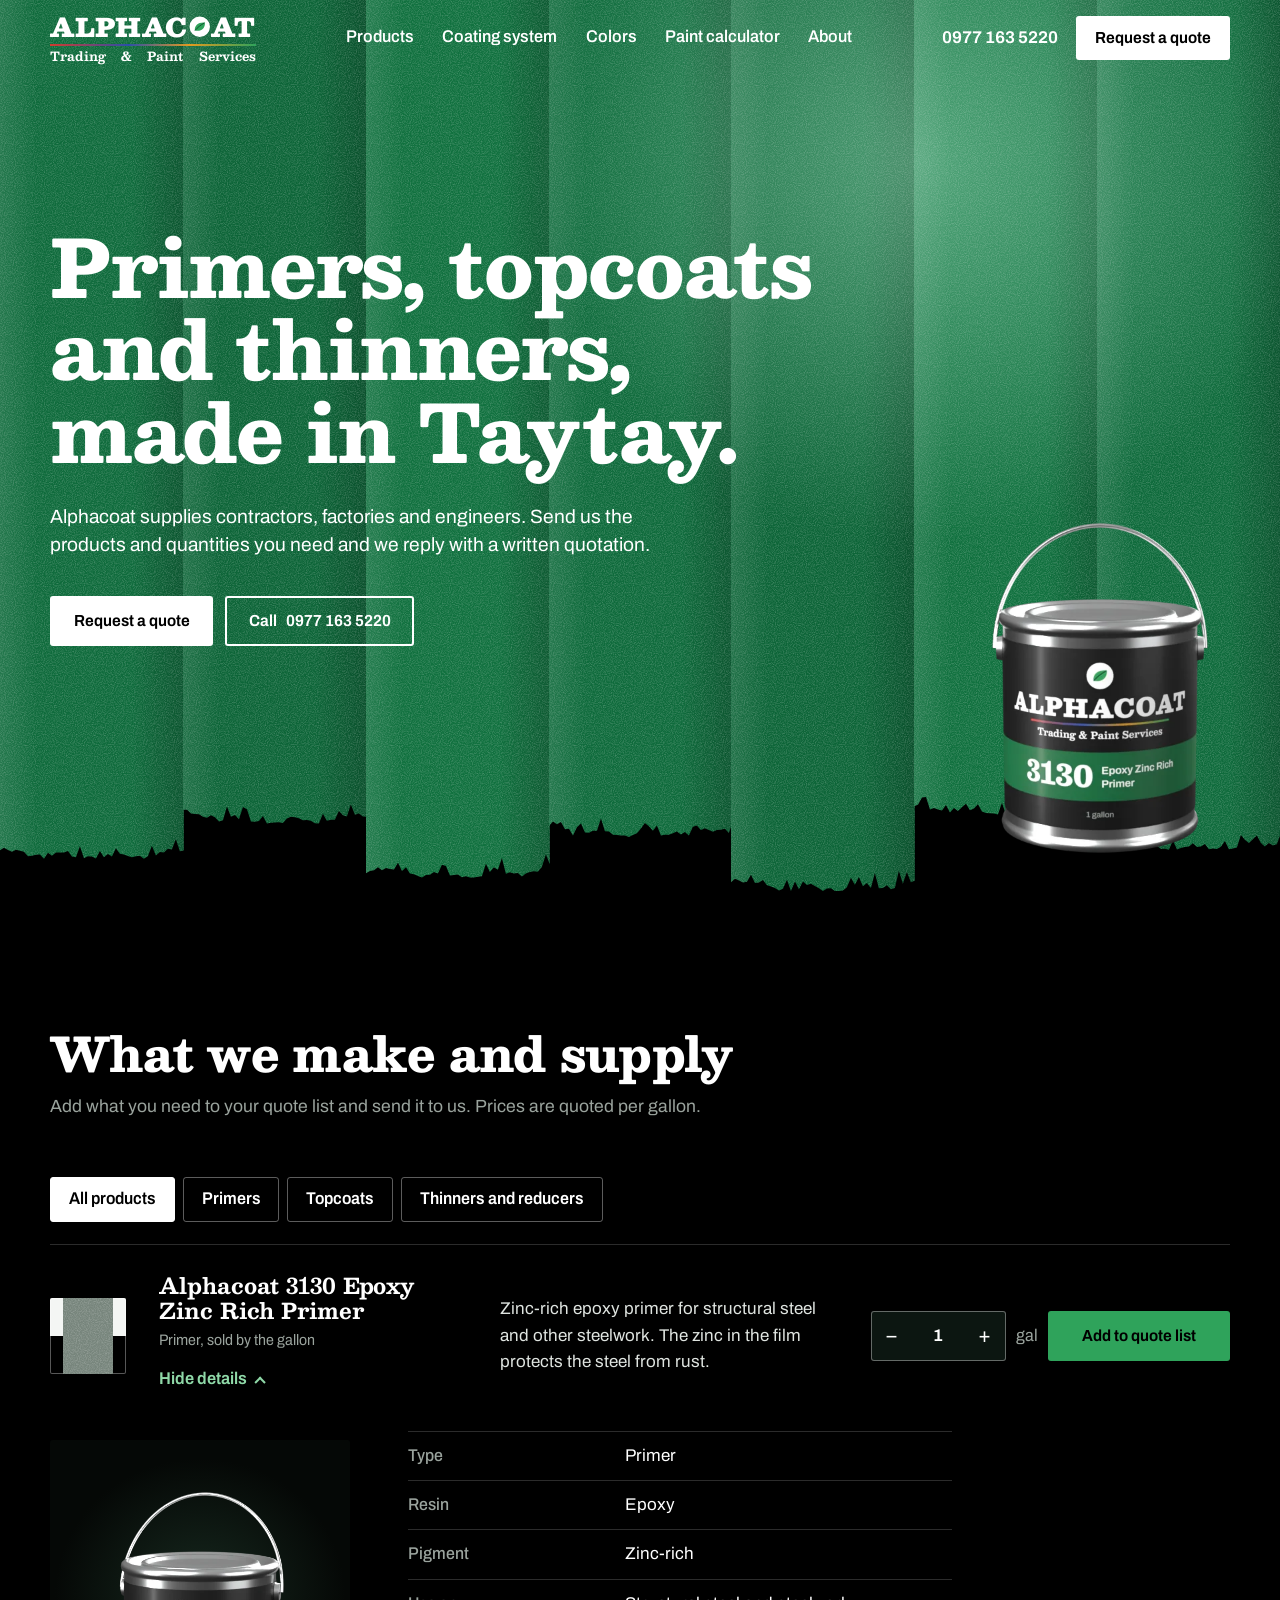
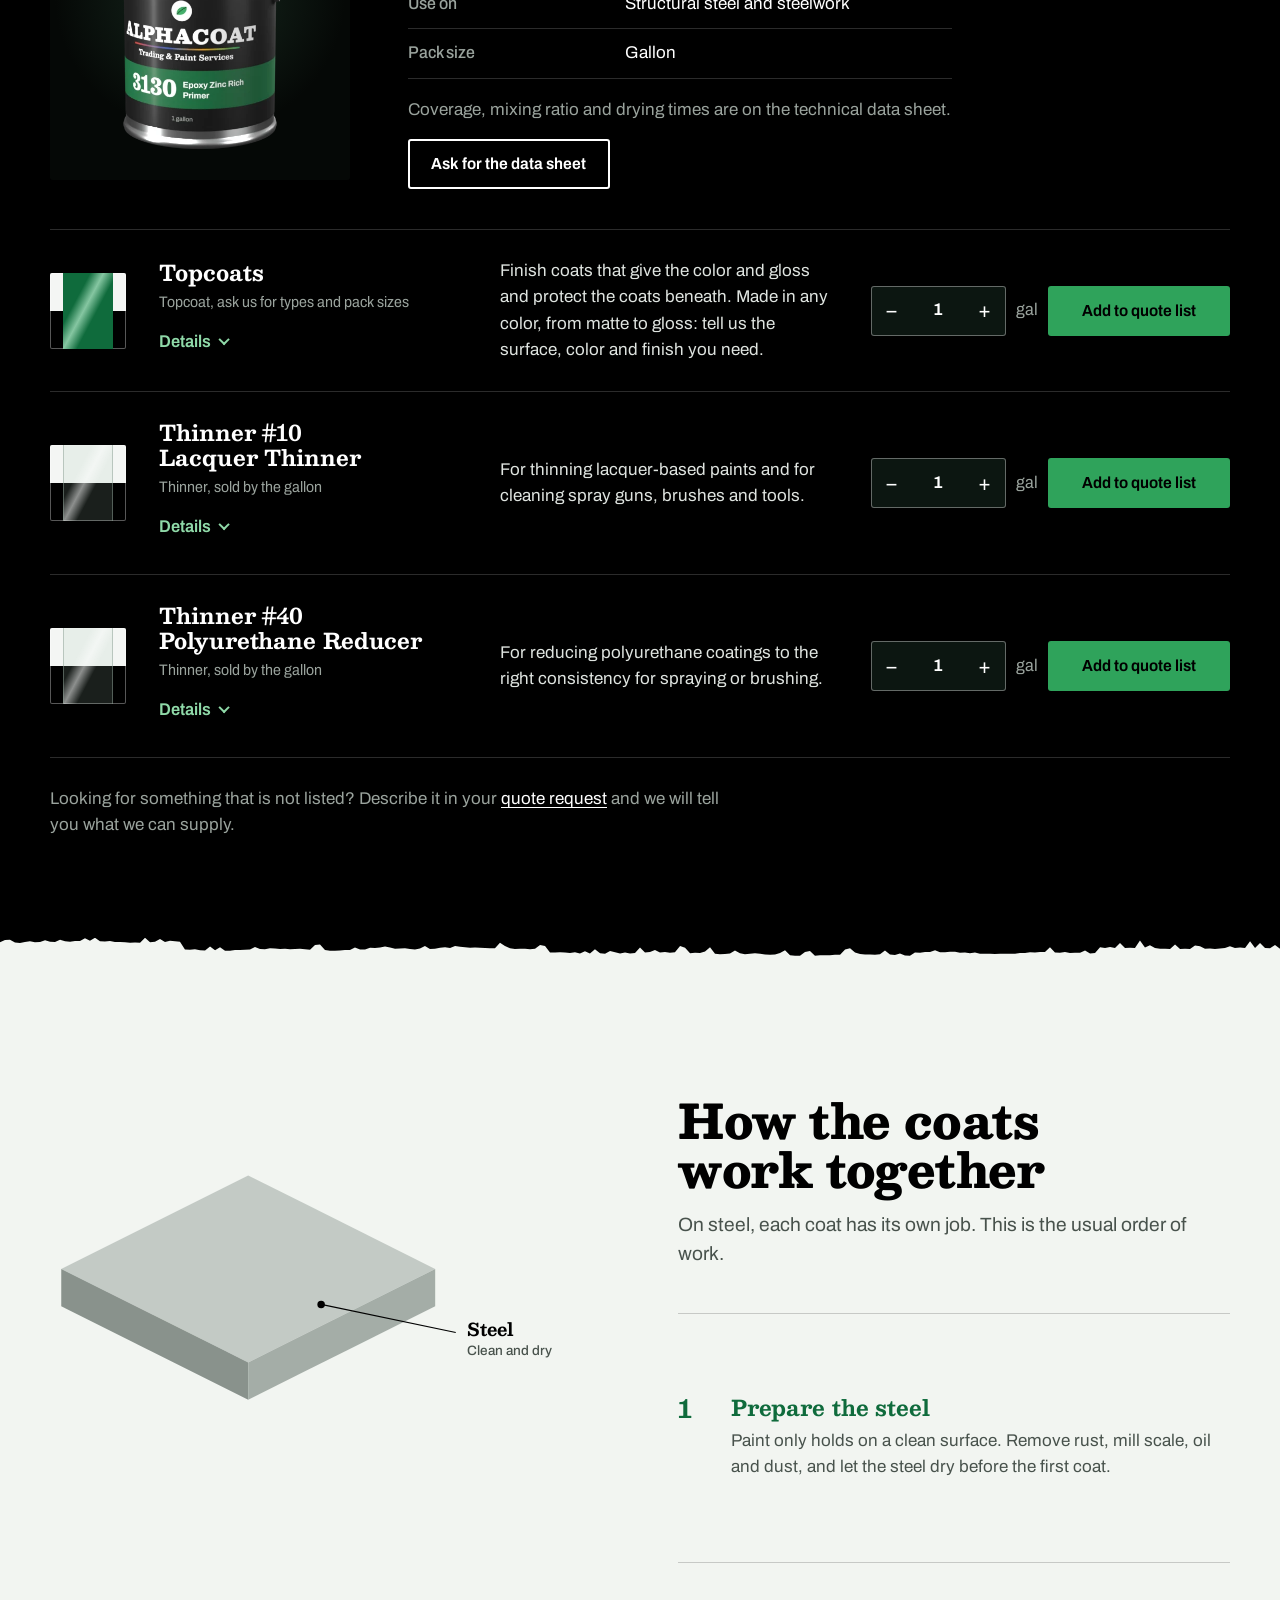
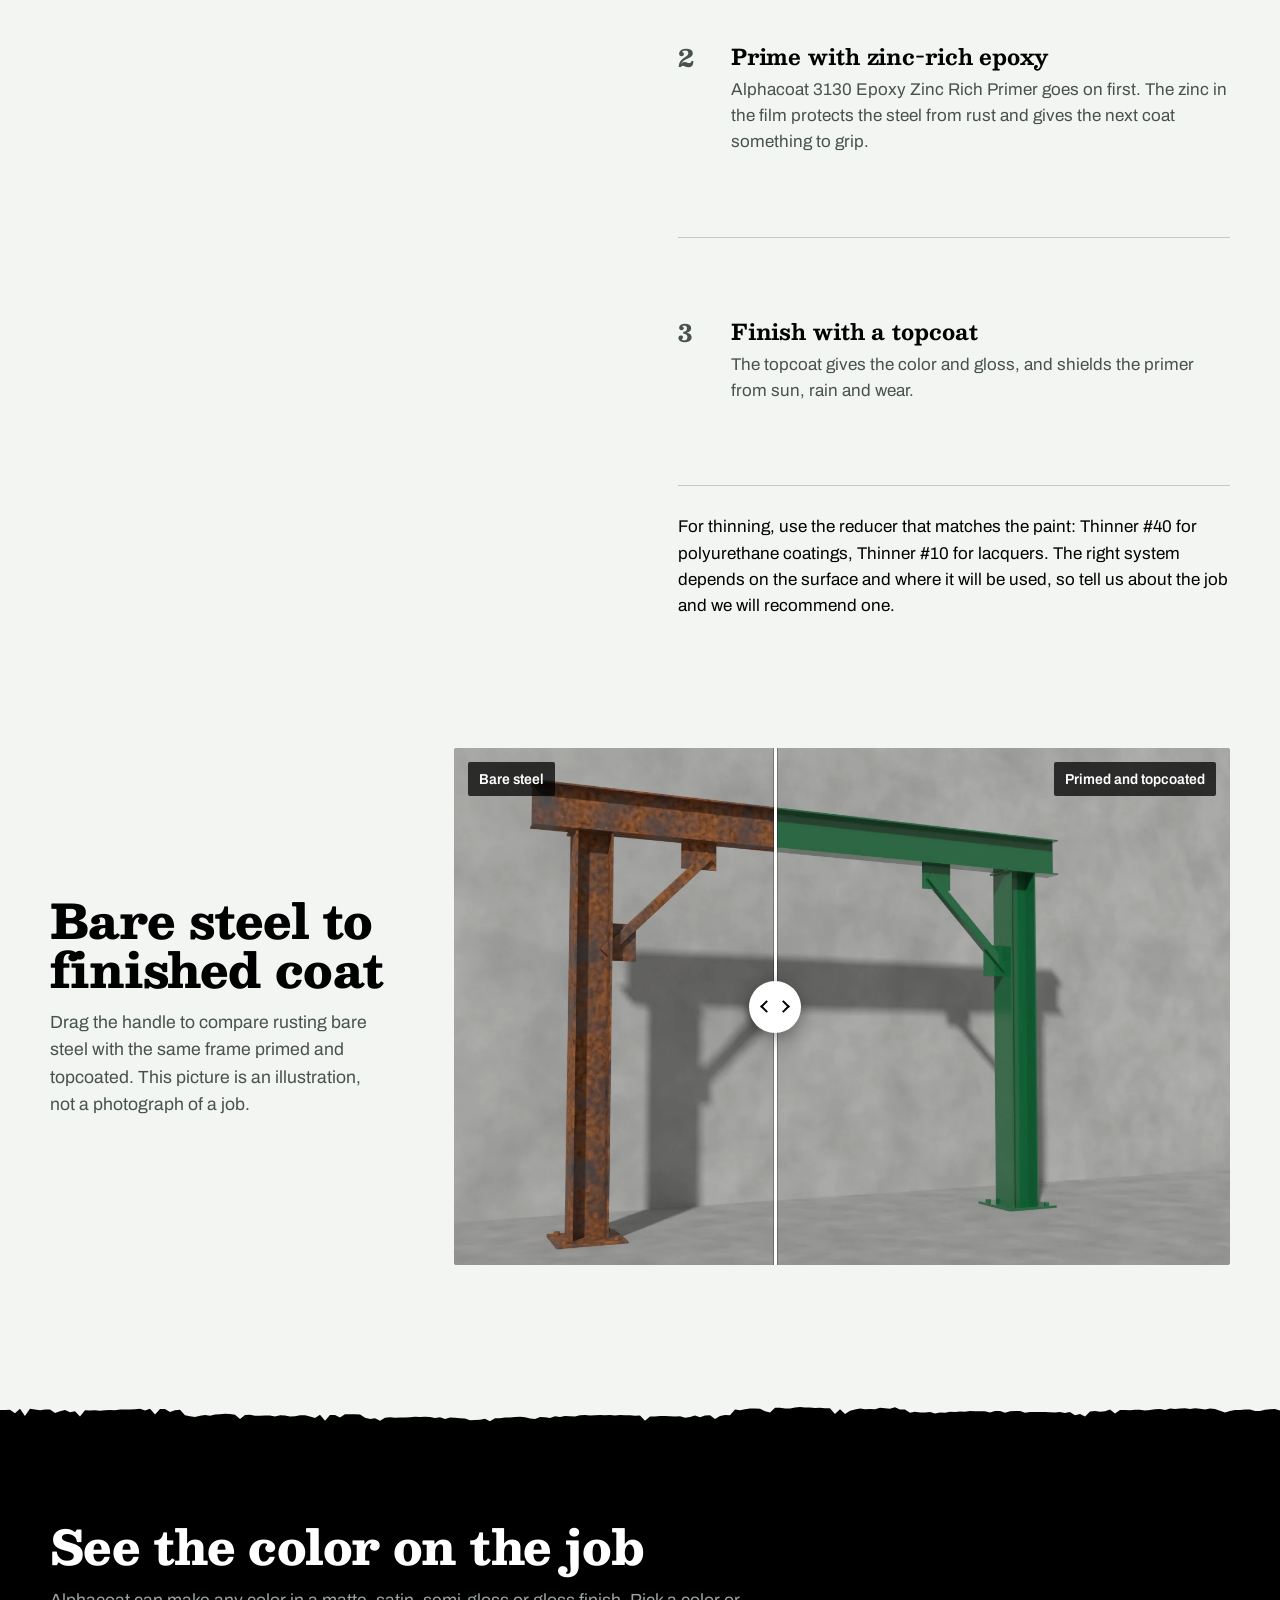
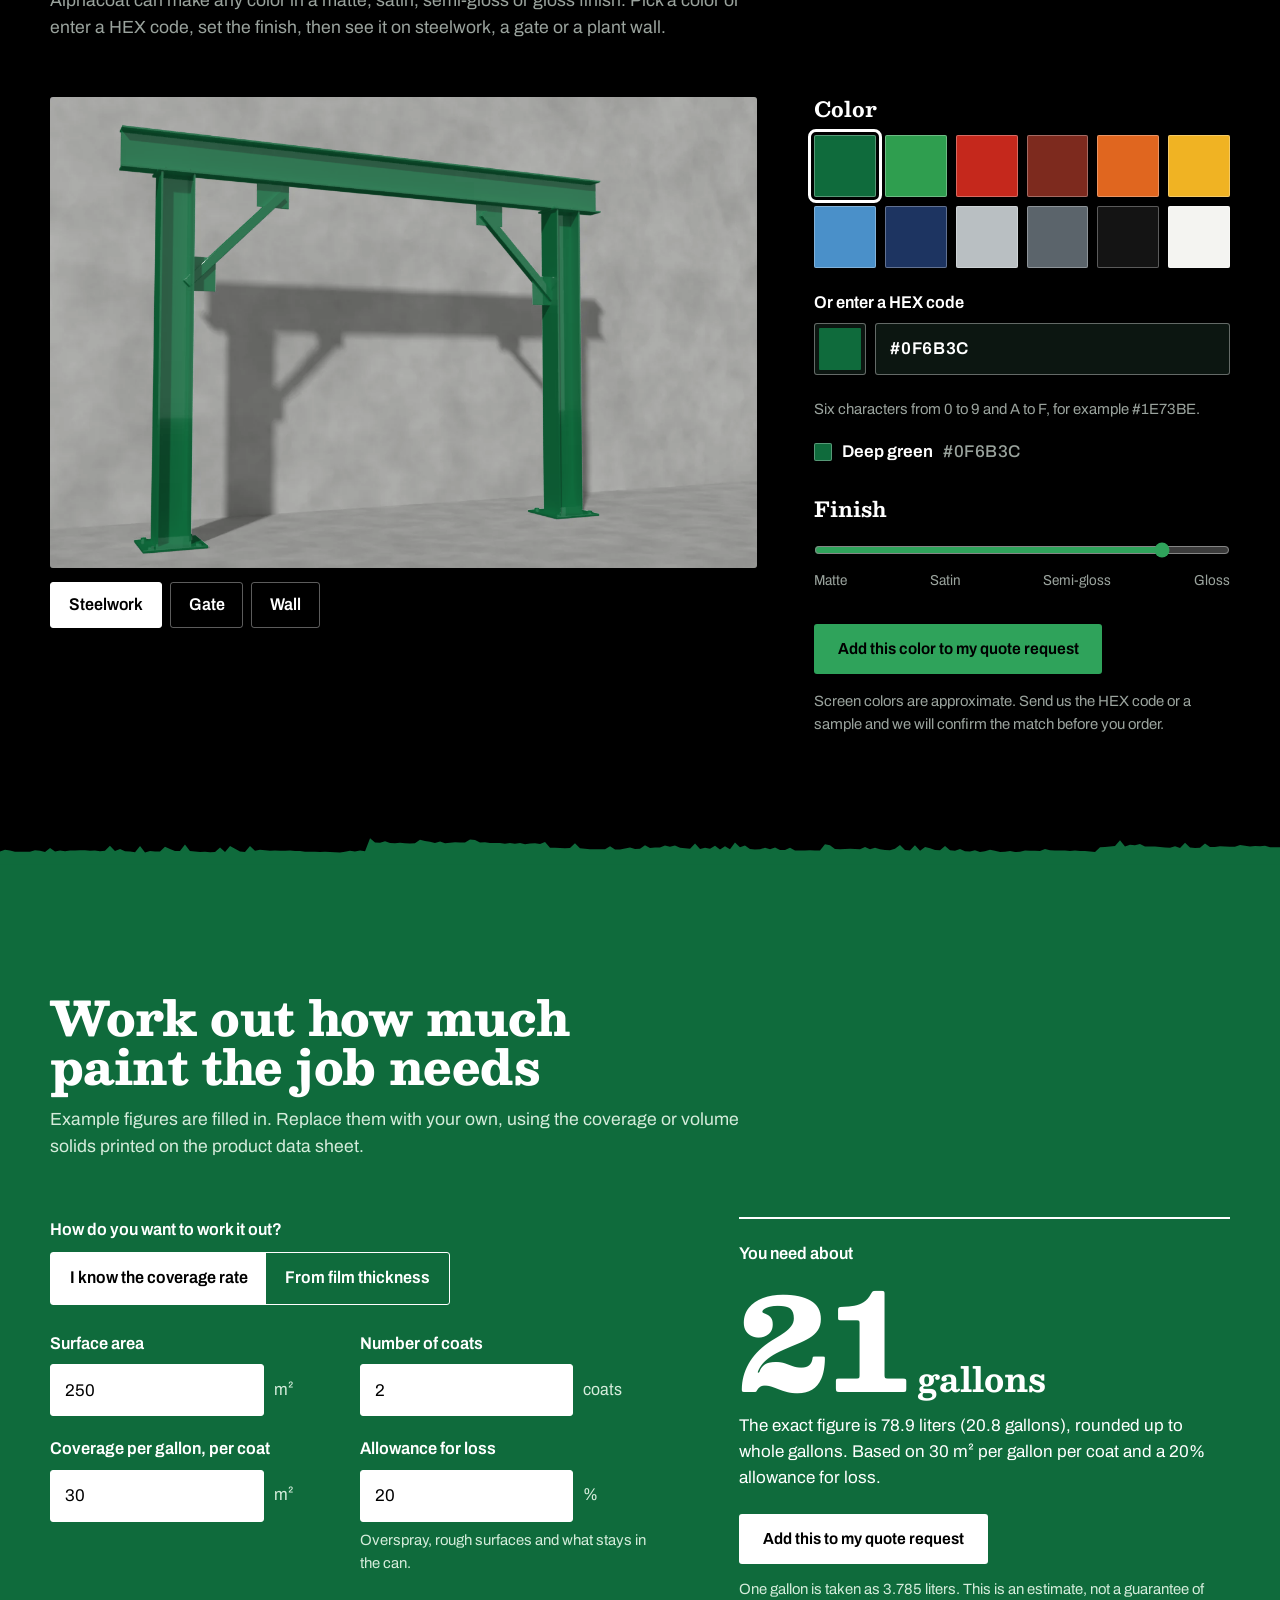
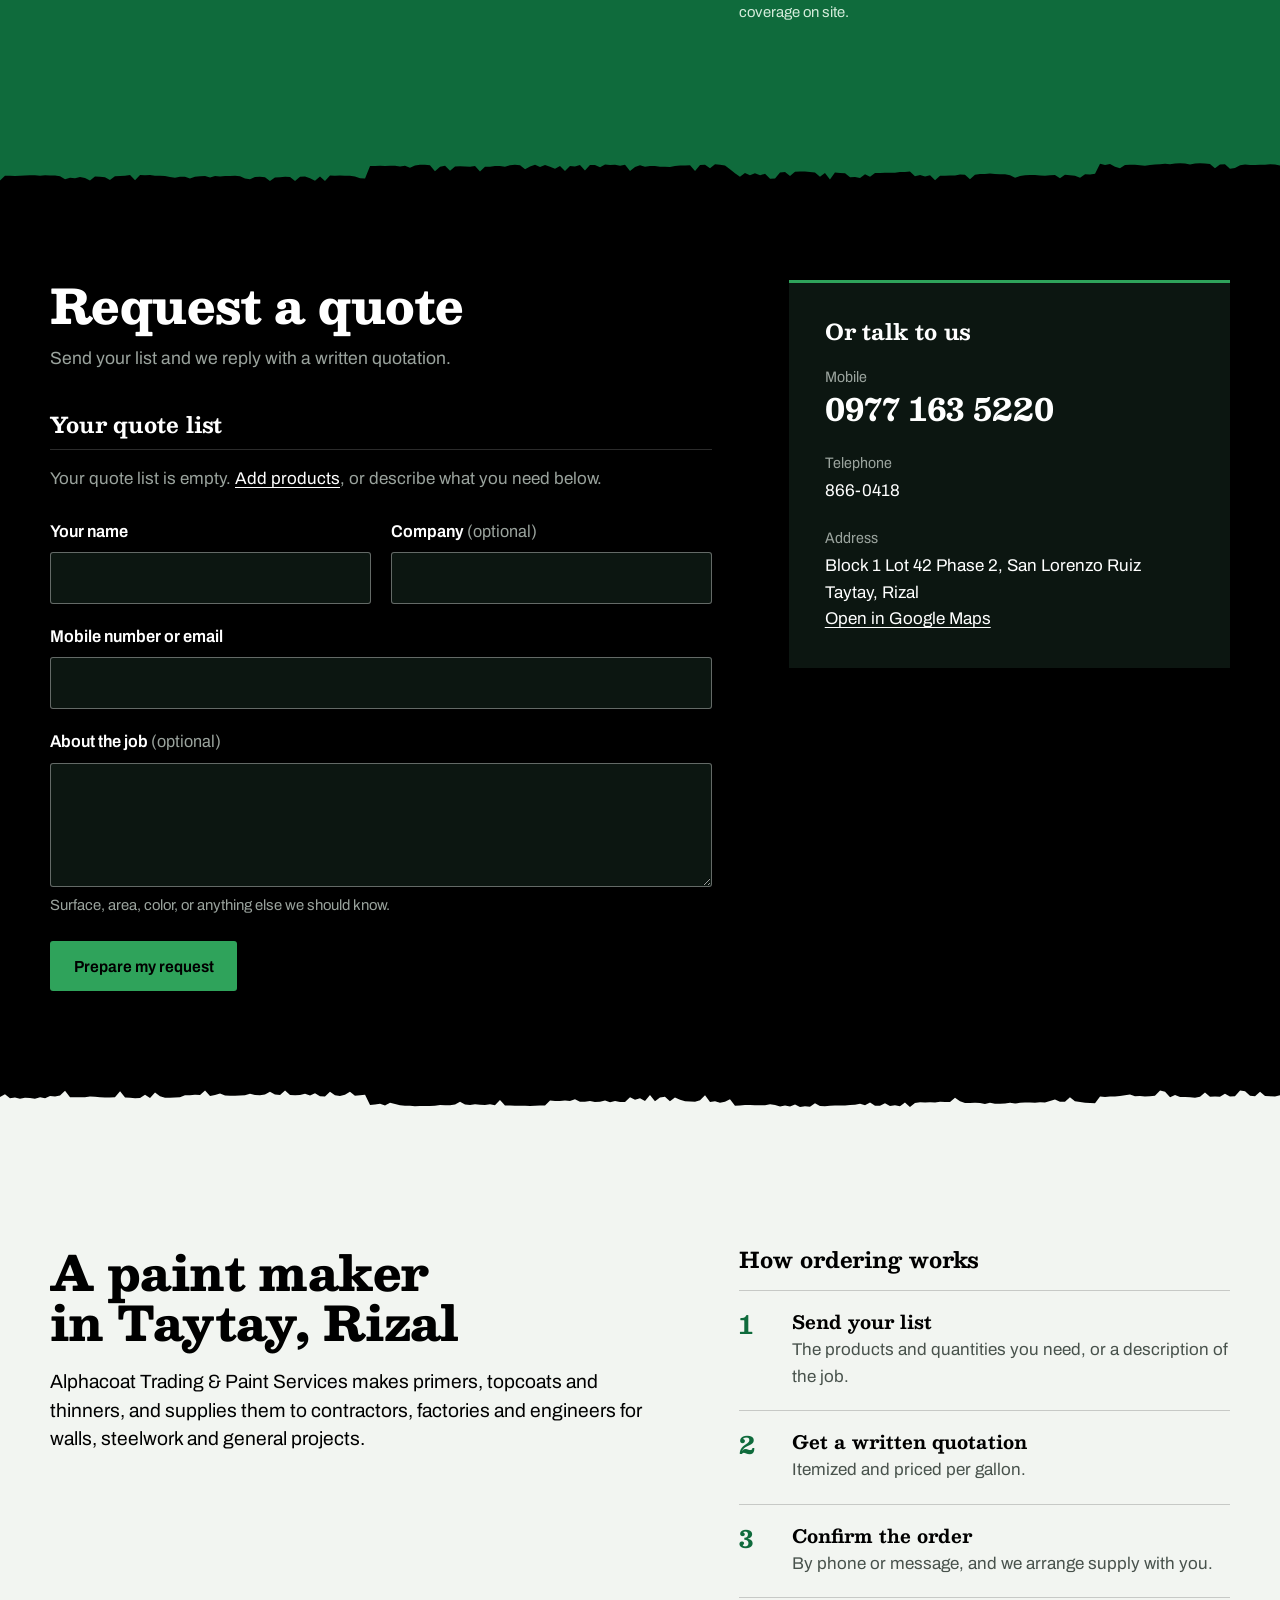
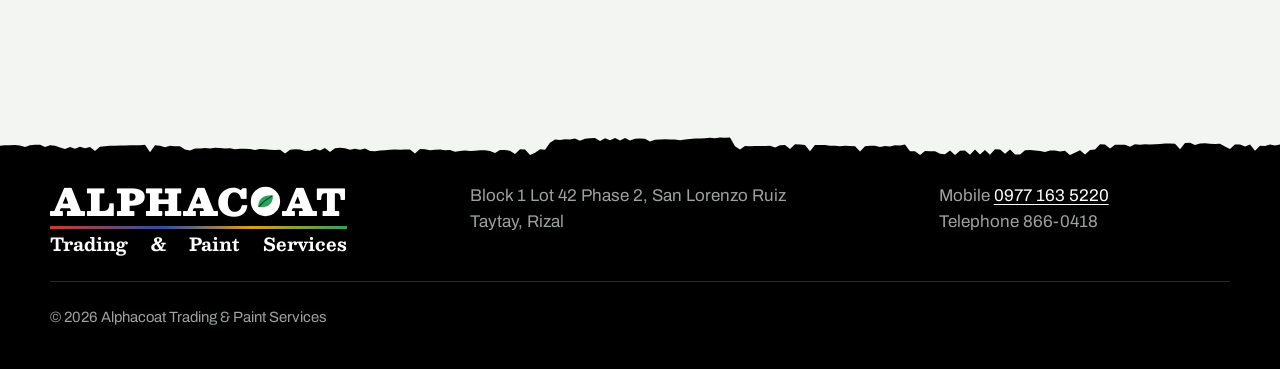
==== commit 13ecd16e: "Add files via upload" ====
--- a/alphacoat-website/index.html
+++ b/alphacoat-website/index.html
@@ -207,7 +207,7 @@
     <div class="wrap">
       <div class="section-head">
         <h2 id="colors-title">See the color on the job</h2>
-        <p>Pick a color and a finish, then see it on steelwork, a gate or a plant wall.</p>
+        <p>Alphacoat can make any color in a matte, satin, semi-gloss or gloss finish. Pick a color or enter a HEX code, set the finish, then see it on steelwork, a gate or a plant wall.</p>
       </div>
 
       <div class="explorer" data-explorer>
@@ -225,7 +225,18 @@
           <div class="control">
             <h3 id="swatch-title">Color</h3>
             <div class="swatches" role="group" aria-labelledby="swatch-title" data-swatches></div>
-            <p class="picked"><span class="picked-chip" data-picked-chip></span><span data-picked-name></span></p>
+
+            <div class="hex">
+              <label for="hex-code">Or enter a HEX code</label>
+              <div class="hex-field">
+                <input class="hex-picker" type="color" value="#0f6b3c" aria-label="Open the color picker" data-hex-picker>
+                <input class="input" id="hex-code" type="text" value="#0F6B3C" maxlength="7" autocomplete="off" autocapitalize="characters" spellcheck="false" aria-describedby="hex-help" data-hex-input>
+              </div>
+              <p class="field-error" role="alert" data-hex-error hidden></p>
+              <p class="hint" id="hex-help">Six characters from 0 to 9 and A to F, for example #1E73BE.</p>
+            </div>
+
+            <p class="picked"><span class="picked-chip" data-picked-chip></span><span data-picked-name></span><span class="picked-hex" data-picked-hex></span></p>
           </div>
 
           <div class="control">
@@ -235,7 +246,7 @@
           </div>
 
           <button class="btn btn-green" type="button" data-explorer-add>Add this color to my quote request</button>
-          <p class="hint" data-color-note>These are sample colors to help you picture the job, and screen colors are approximate. Ask us which colors and finishes we can supply.</p>
+          <p class="hint">Screen colors are approximate. Send us the HEX code or a sample and we will confirm the match before you order.</p>
         </div>
       </div>
     </div>
--- a/alphacoat-website/css/styles.css
+++ b/alphacoat-website/css/styles.css
@@ -181,9 +181,9 @@
   font-weight: 650; font-stretch: 94%; cursor: pointer;
 }
 
-@media (max-width: 1120px) { .header-phone { display: none; } }
-
-@media (max-width: 899px) {
+@media (max-width: 1260px) { .header-phone { display: none; } }
+
+@media (max-width: 1019px) {
   .menu-btn { display: inline-flex; align-items: center; }
   .nav {
     position: fixed; inset: 0; z-index: -1;
@@ -442,7 +442,20 @@
 }
 .swatch[aria-pressed="true"] { outline: 3px solid #fff; outline-offset: 3px; }
 .swatch:focus-visible { outline: 3px solid var(--sheen); outline-offset: 3px; }
-.picked { display: flex; align-items: center; gap: 10px; margin-top: 18px; font-weight: 620; }
+.hex { display: grid; gap: 7px; margin-top: 22px; }
+.hex label { font-weight: 620; font-stretch: 94%; }
+.hex-field { display: flex; gap: 9px; }
+.hex-field .input { flex: 1; min-width: 0; font-weight: 620; font-variant-numeric: tabular-nums; letter-spacing: .04em; text-transform: uppercase; }
+.hex-picker {
+  flex: none; width: 52px; height: 52px; padding: 4px; cursor: pointer;
+  border: 1.5px solid var(--field-line); border-radius: 3px; background: var(--field);
+}
+.hex-picker::-webkit-color-swatch-wrapper { padding: 0; }
+.hex-picker::-webkit-color-swatch { border: 0; border-radius: 1px; }
+.hex-picker::-moz-color-swatch { border: 0; border-radius: 1px; }
+
+.picked { display: flex; flex-wrap: wrap; align-items: center; gap: 10px; margin-top: 18px; font-weight: 620; }
+.picked-hex { color: var(--muted); font-weight: 500; font-variant-numeric: tabular-nums; letter-spacing: .03em; }
 .picked-chip { width: 18px; height: 18px; border-radius: 2px; background: var(--c); box-shadow: inset 0 0 0 1px rgba(255, 255, 255, .3); }
 
 .finish-range { display: block; width: 100%; height: 30px; margin: 0; accent-color: var(--leaf); cursor: pointer; }
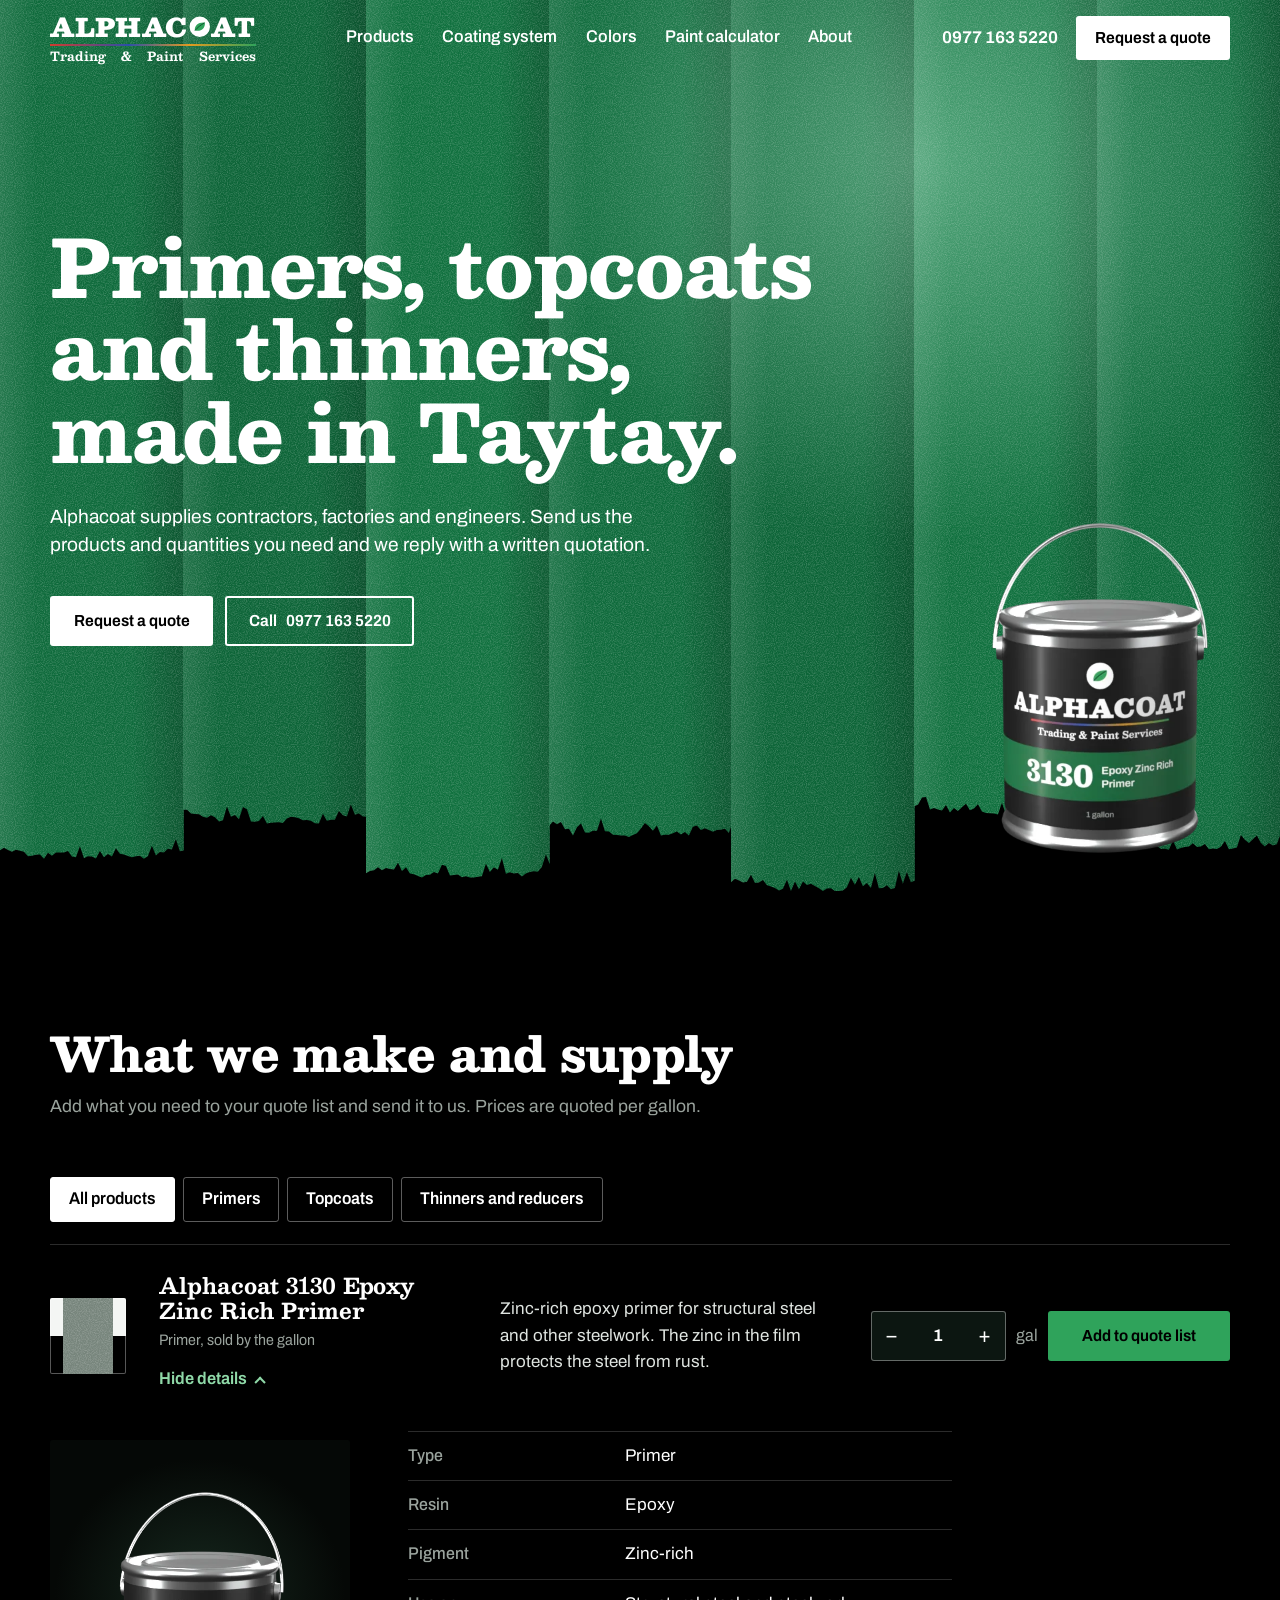
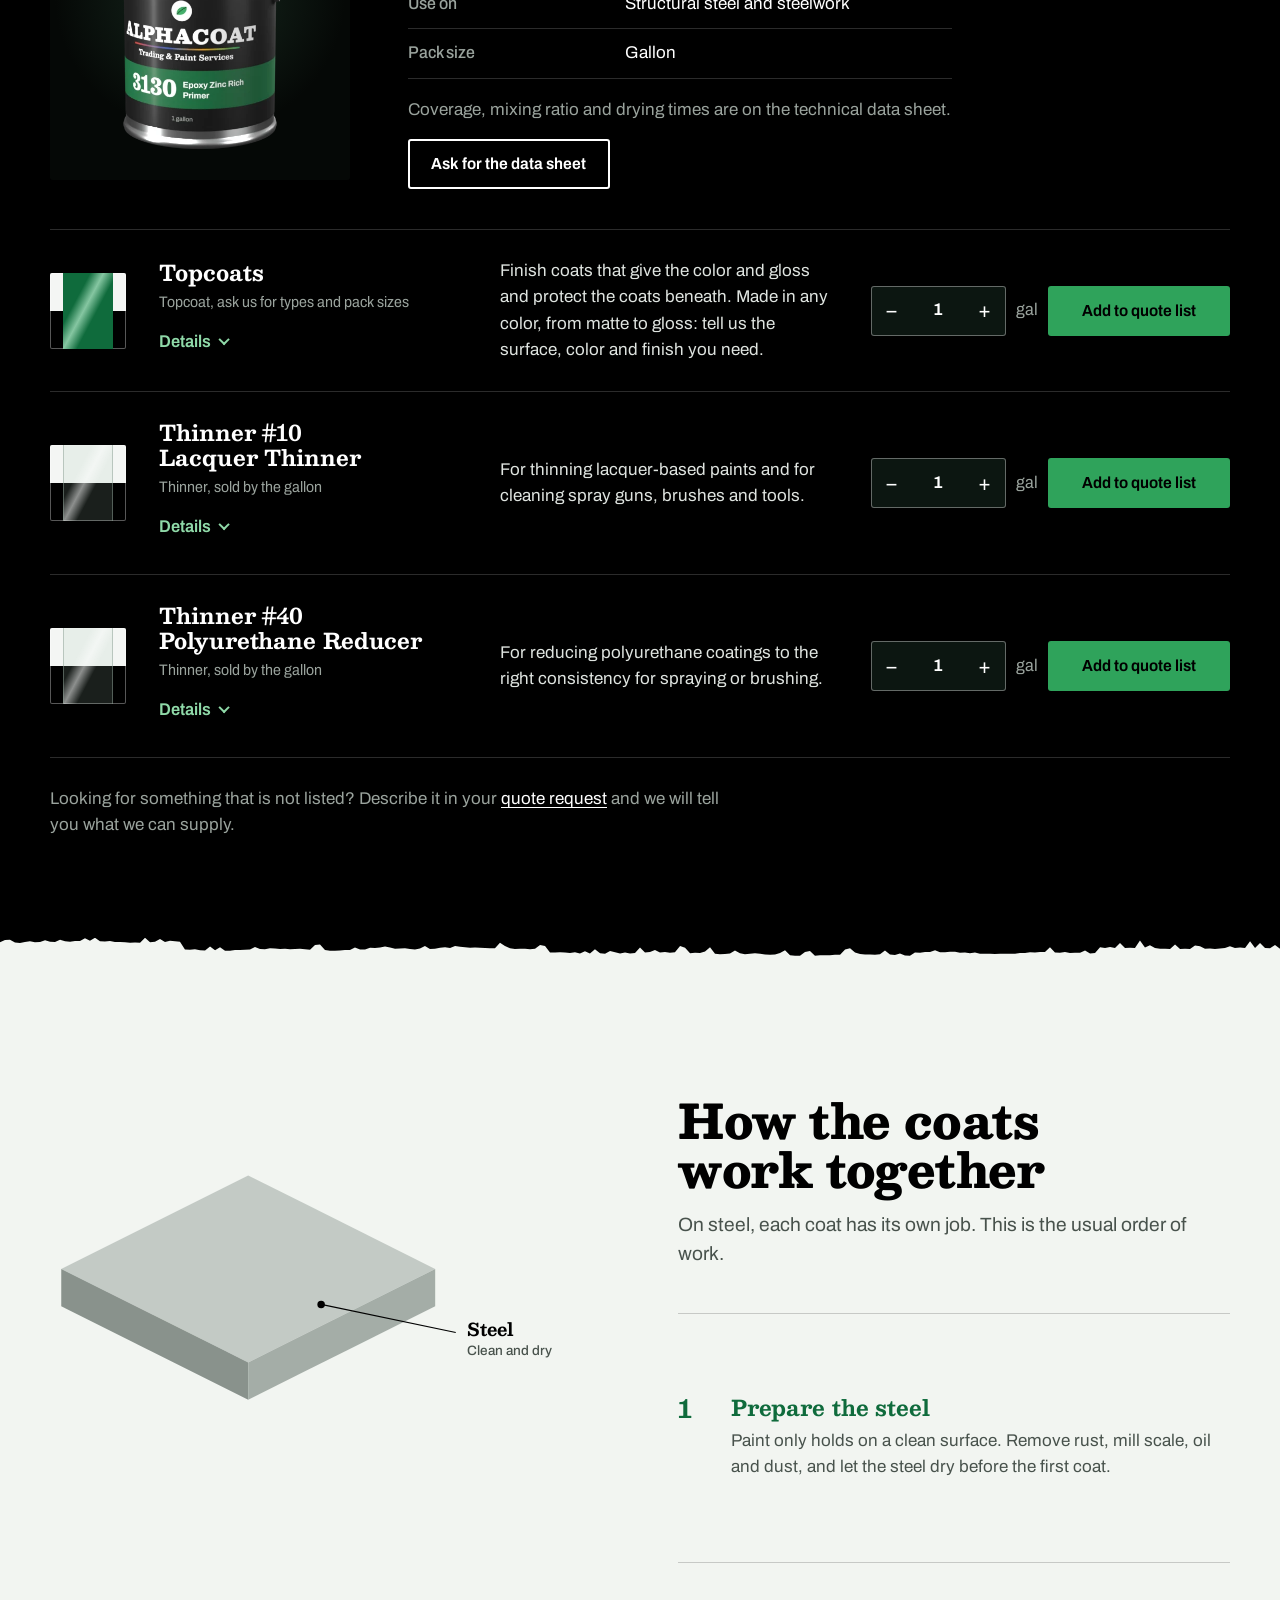
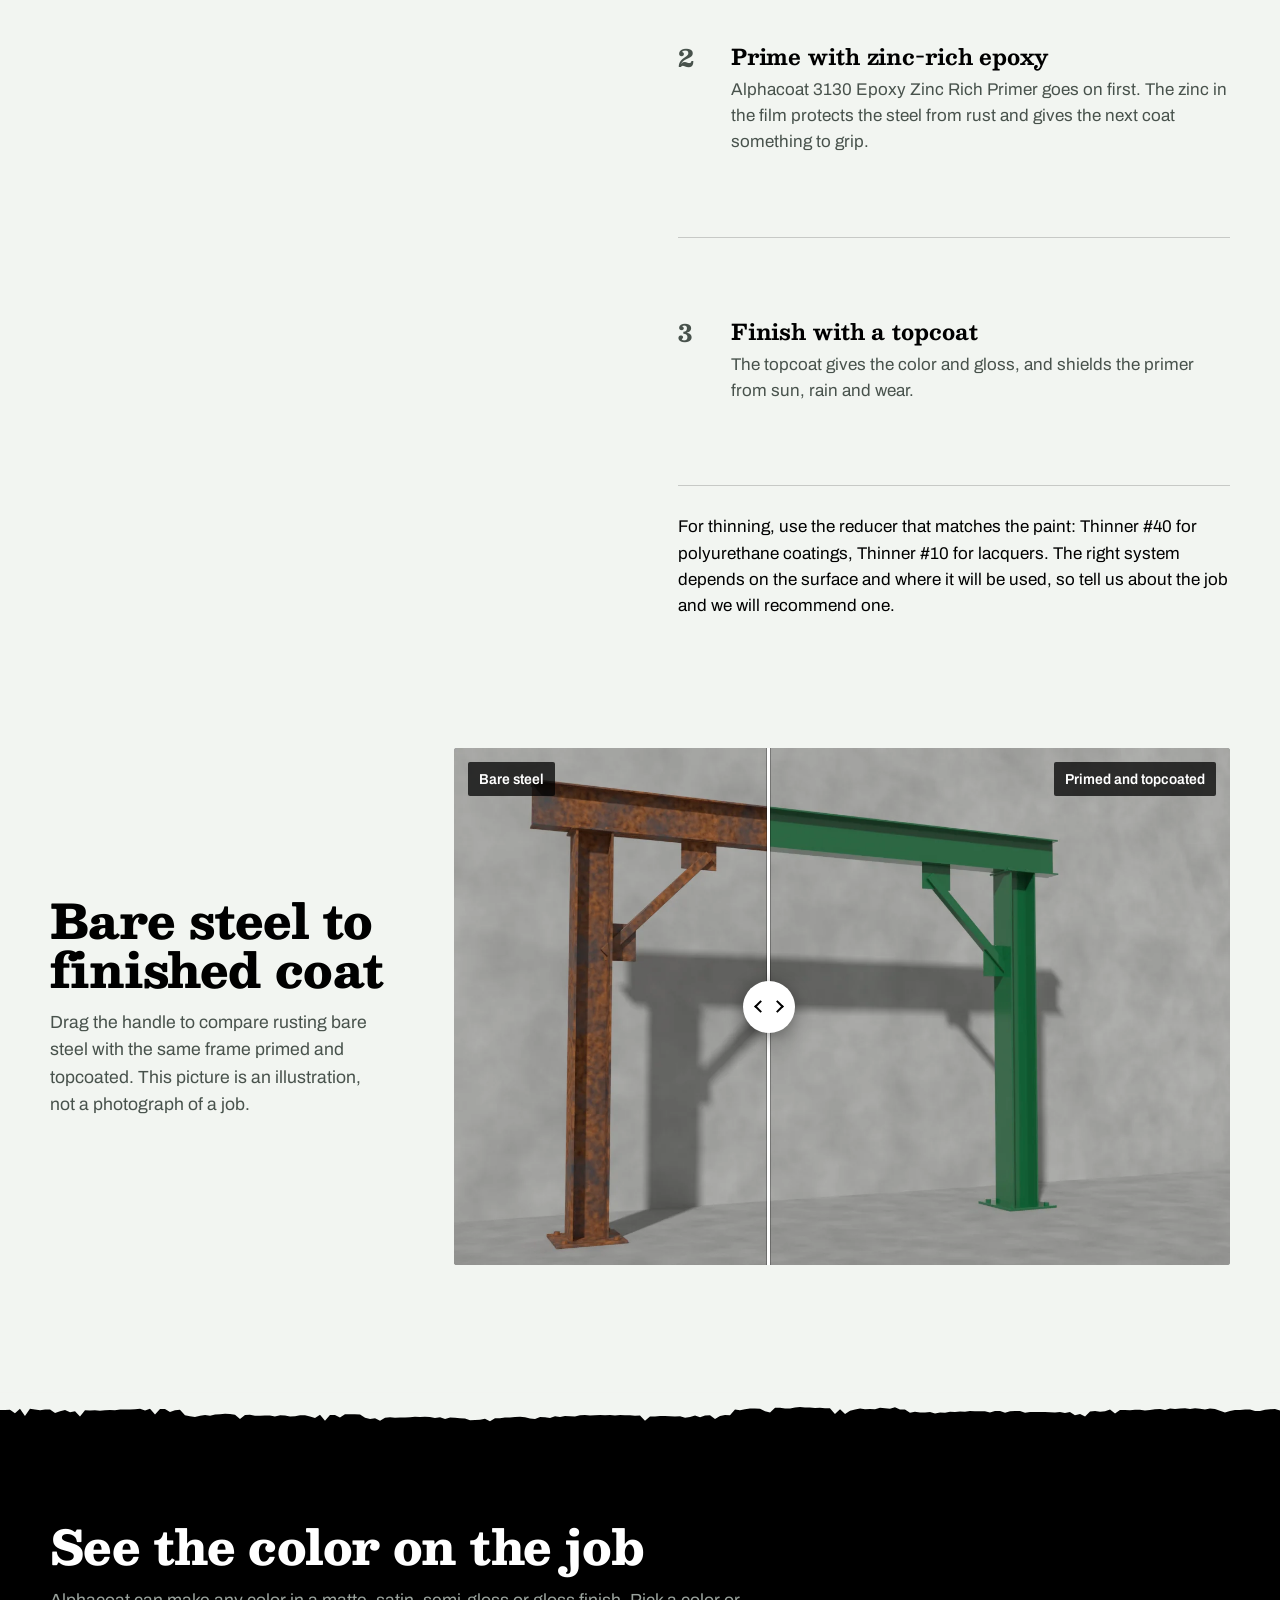
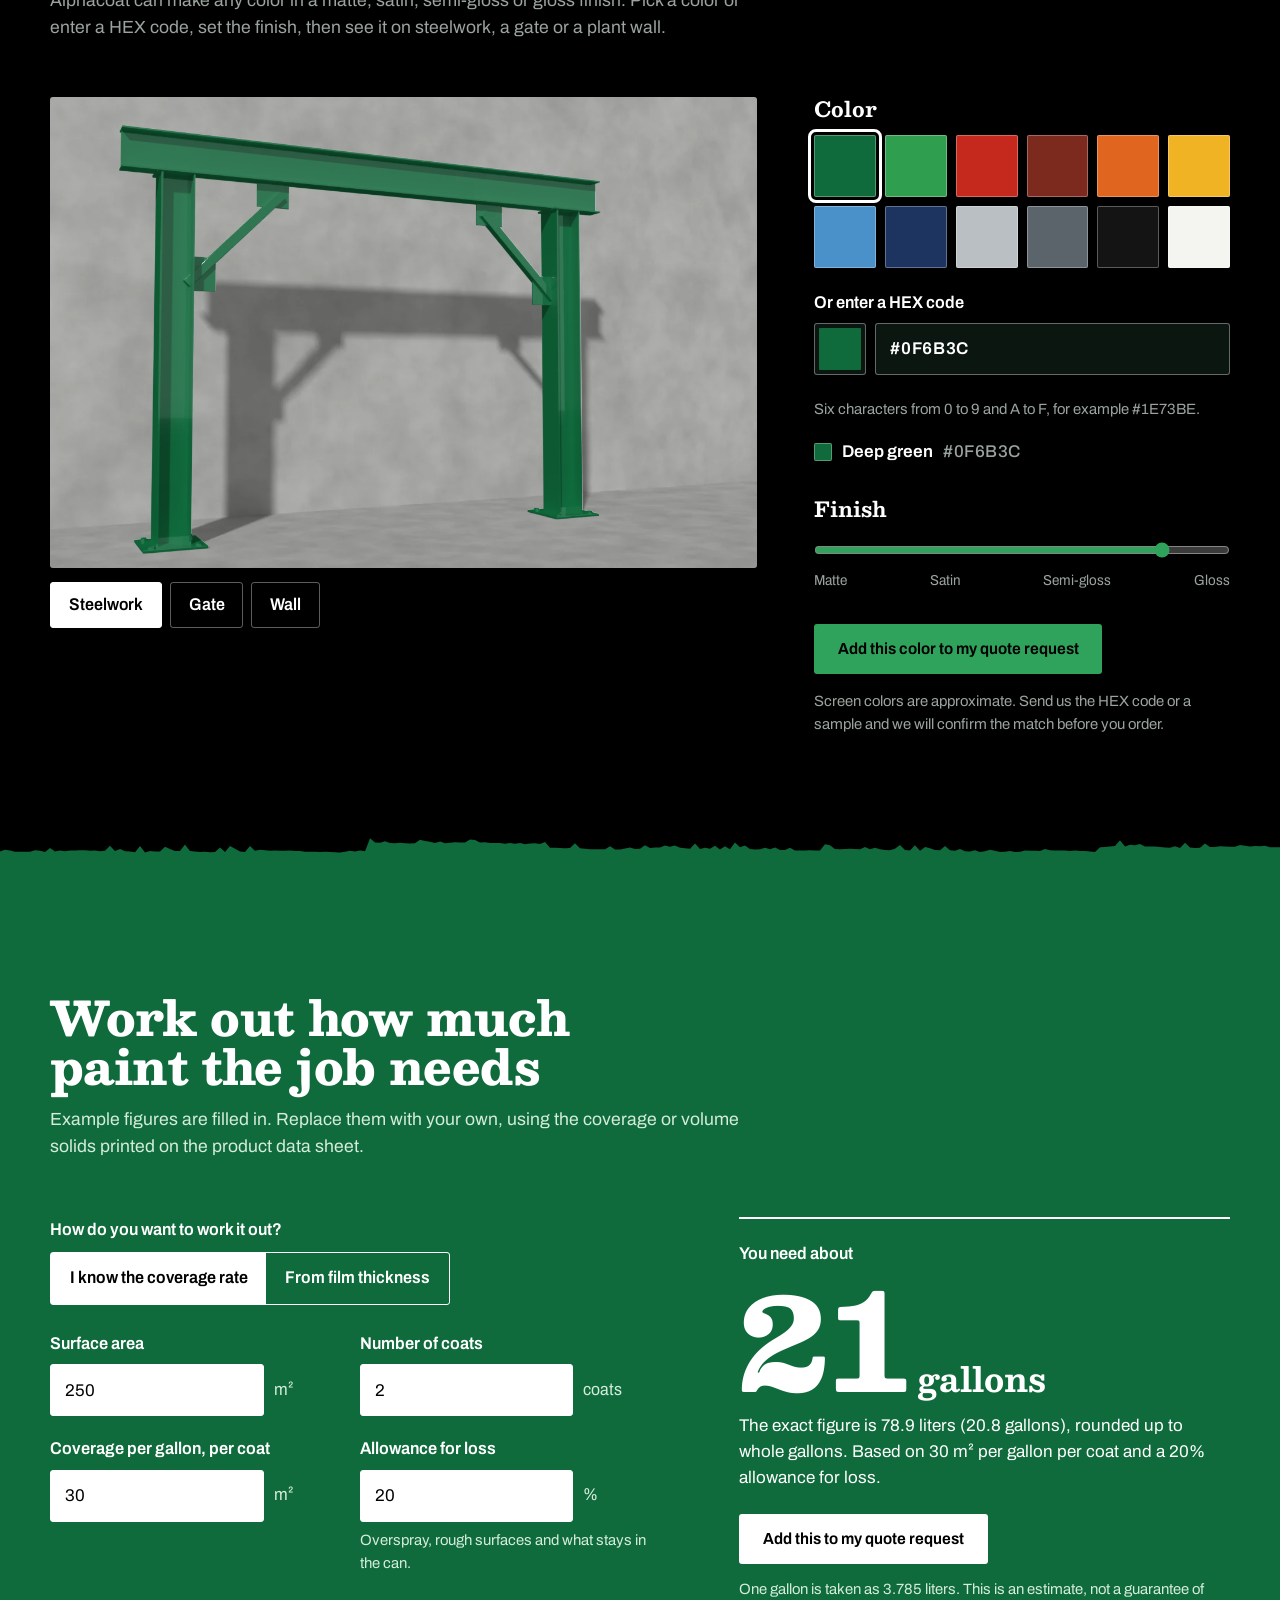
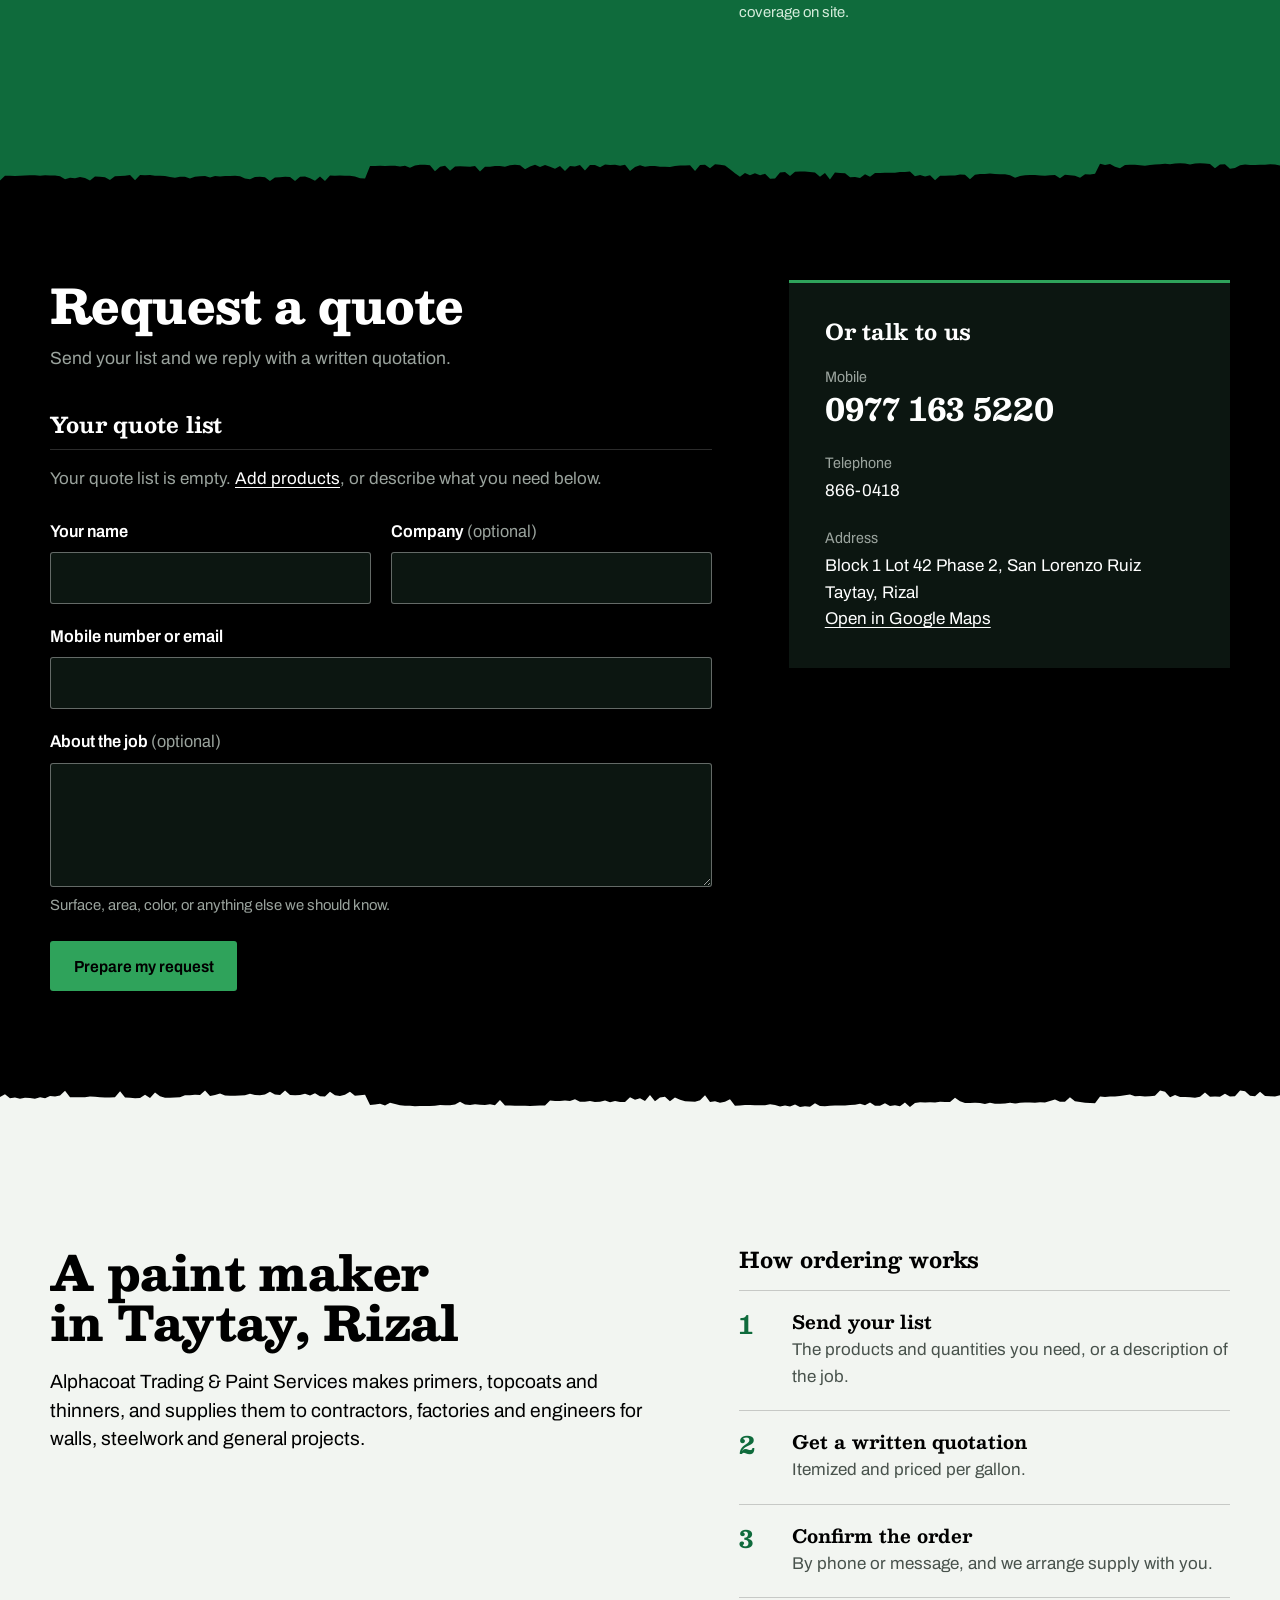
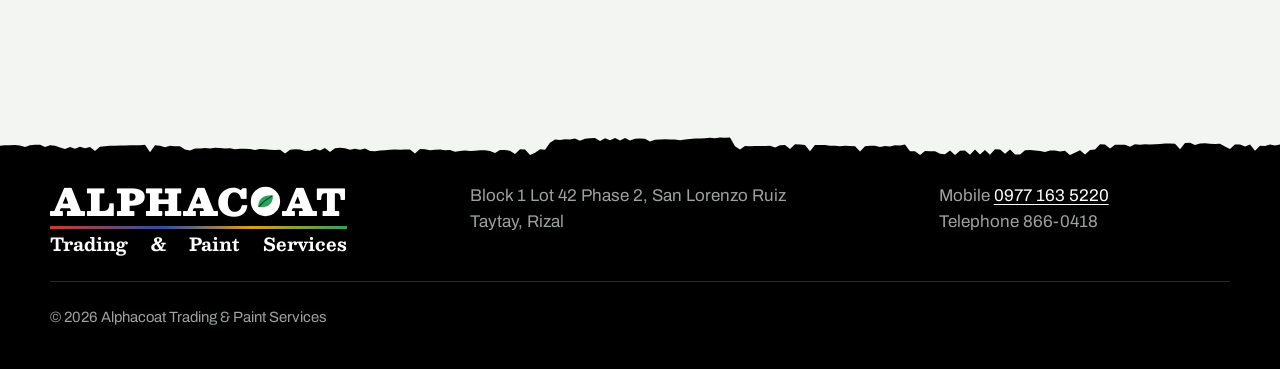
==== commit 475e5103: "Add files via upload" ====
--- a/alphacoat-website/index.html
+++ b/alphacoat-website/index.html
@@ -214,7 +214,19 @@
         <div class="explorer-stage">
           <div class="viz" data-viz>
             <img class="viz-base" src="img/explorer/steel-base.webp" width="1200" height="800" loading="lazy" decoding="async" alt="" data-viz-base>
-            <div class="viz-paint" data-viz-paint><span class="coat-old"></span><span class="coat-new"></span></div>
+            <!-- The paint: a flat color cut to the painted parts by a mask picture. Built as inline SVG so it also
+                 works when the page is opened straight from the folder (a CSS mask file is blocked there). -->
+            <svg class="viz-paint" data-viz-paint viewBox="0 0 1200 800" preserveAspectRatio="xMidYMid slice" aria-hidden="true" focusable="false">
+              <defs>
+                <mask id="viz-mask" maskUnits="userSpaceOnUse" x="0" y="0" width="1200" height="800">
+                  <image data-viz-mask href="img/explorer/steel-mask.webp" x="0" y="0" width="1200" height="800" preserveAspectRatio="none"/>
+                </mask>
+              </defs>
+              <g mask="url(#viz-mask)">
+                <rect class="coat-old" width="1200" height="800" fill="#0f6b3c"/>
+                <rect class="coat-new" width="1200" height="800" fill="#0f6b3c"/>
+              </g>
+            </svg>
             <img class="viz-gloss" src="img/explorer/steel-gloss.webp" width="1200" height="800" loading="lazy" decoding="async" alt="" data-viz-gloss>
           </div>
           <div class="scene-tabs" role="group" aria-label="What to paint" data-scenes></div>
--- a/alphacoat-website/css/styles.css
+++ b/alphacoat-website/css/styles.css
@@ -422,13 +422,10 @@
 }
 .viz.is-loading { opacity: .3; }
 .viz img { position: absolute; inset: 0; display: block; width: 100%; height: 100%; object-fit: cover; }
-.viz-paint {
-  position: absolute; inset: 0; mix-blend-mode: multiply;
-  -webkit-mask: center / cover no-repeat; mask: center / cover no-repeat;
-}
-.viz-paint span { position: absolute; inset: 0; }
-.coat-new { clip-path: inset(0 0 100% 0); }
-.viz.is-rolling .coat-new { clip-path: inset(0 0 0 0); transition: clip-path .72s cubic-bezier(.3, .7, .2, 1); }
+.viz-paint { position: absolute; inset: 0; display: block; width: 100%; height: 100%; max-width: none; mix-blend-mode: multiply; }
+/* A new color rolls down over the old one: the top rectangle grows from the top edge. */
+.coat-new { transform: scaleY(0); transform-origin: 0 0; transform-box: fill-box; }
+.viz.is-rolling .coat-new { transform: scaleY(1); transition: transform .72s cubic-bezier(.3, .7, .2, 1); }
 .viz img.viz-gloss { mix-blend-mode: screen; opacity: var(--gloss, .85); }
 
 .scene-tabs { display: flex; flex-wrap: wrap; gap: 8px; margin-top: 14px; }
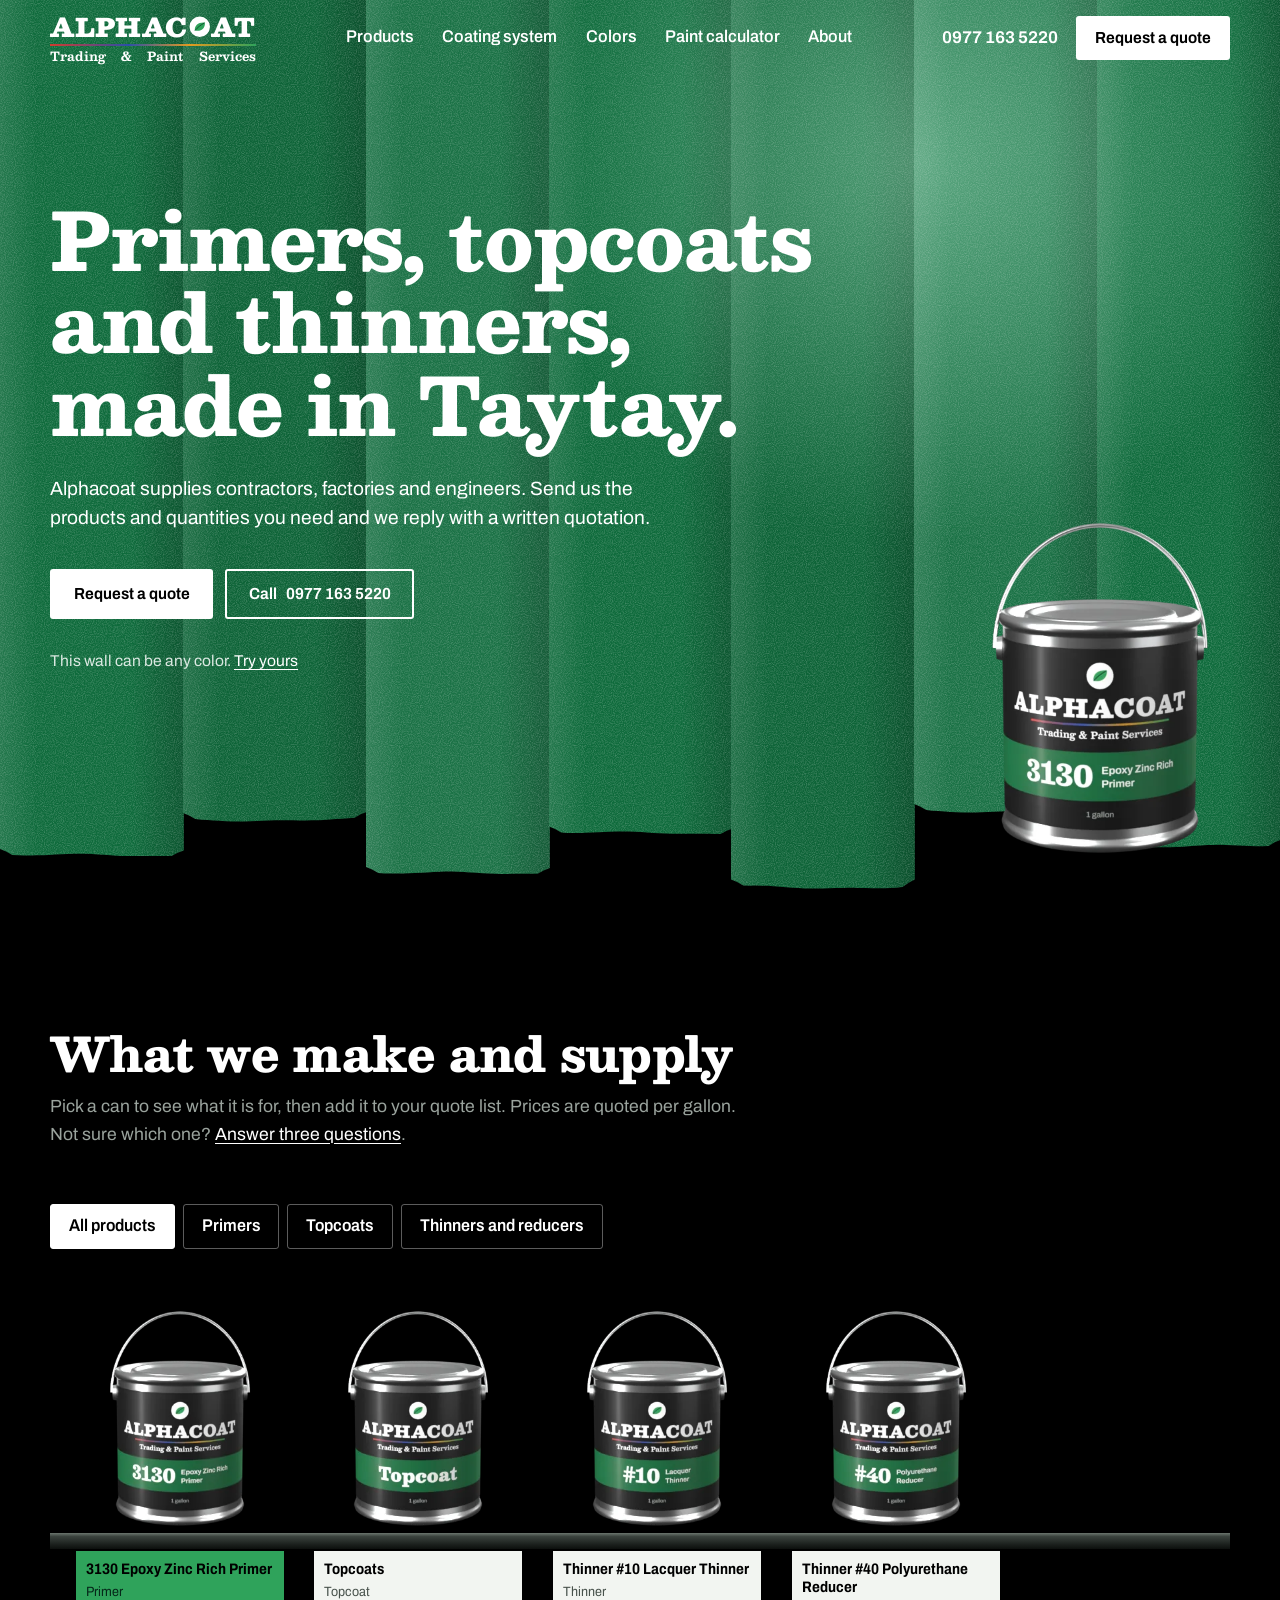
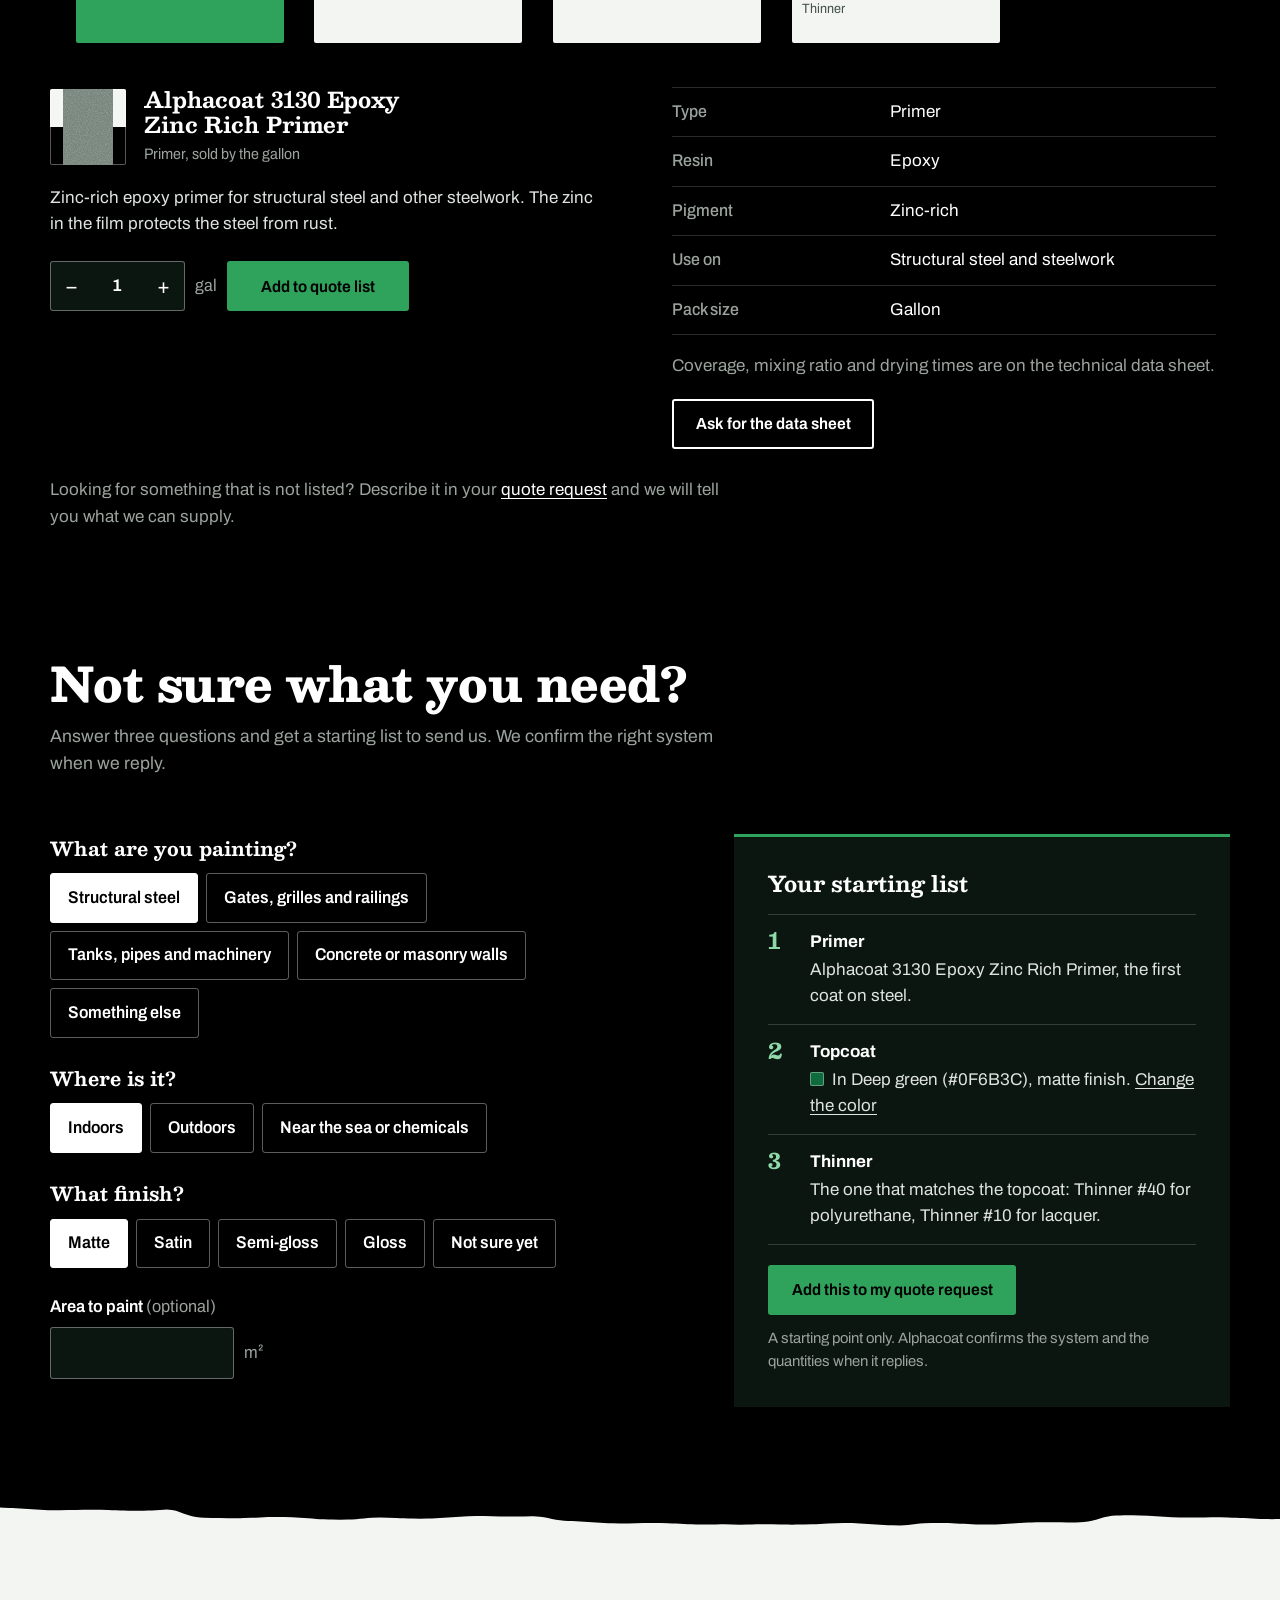
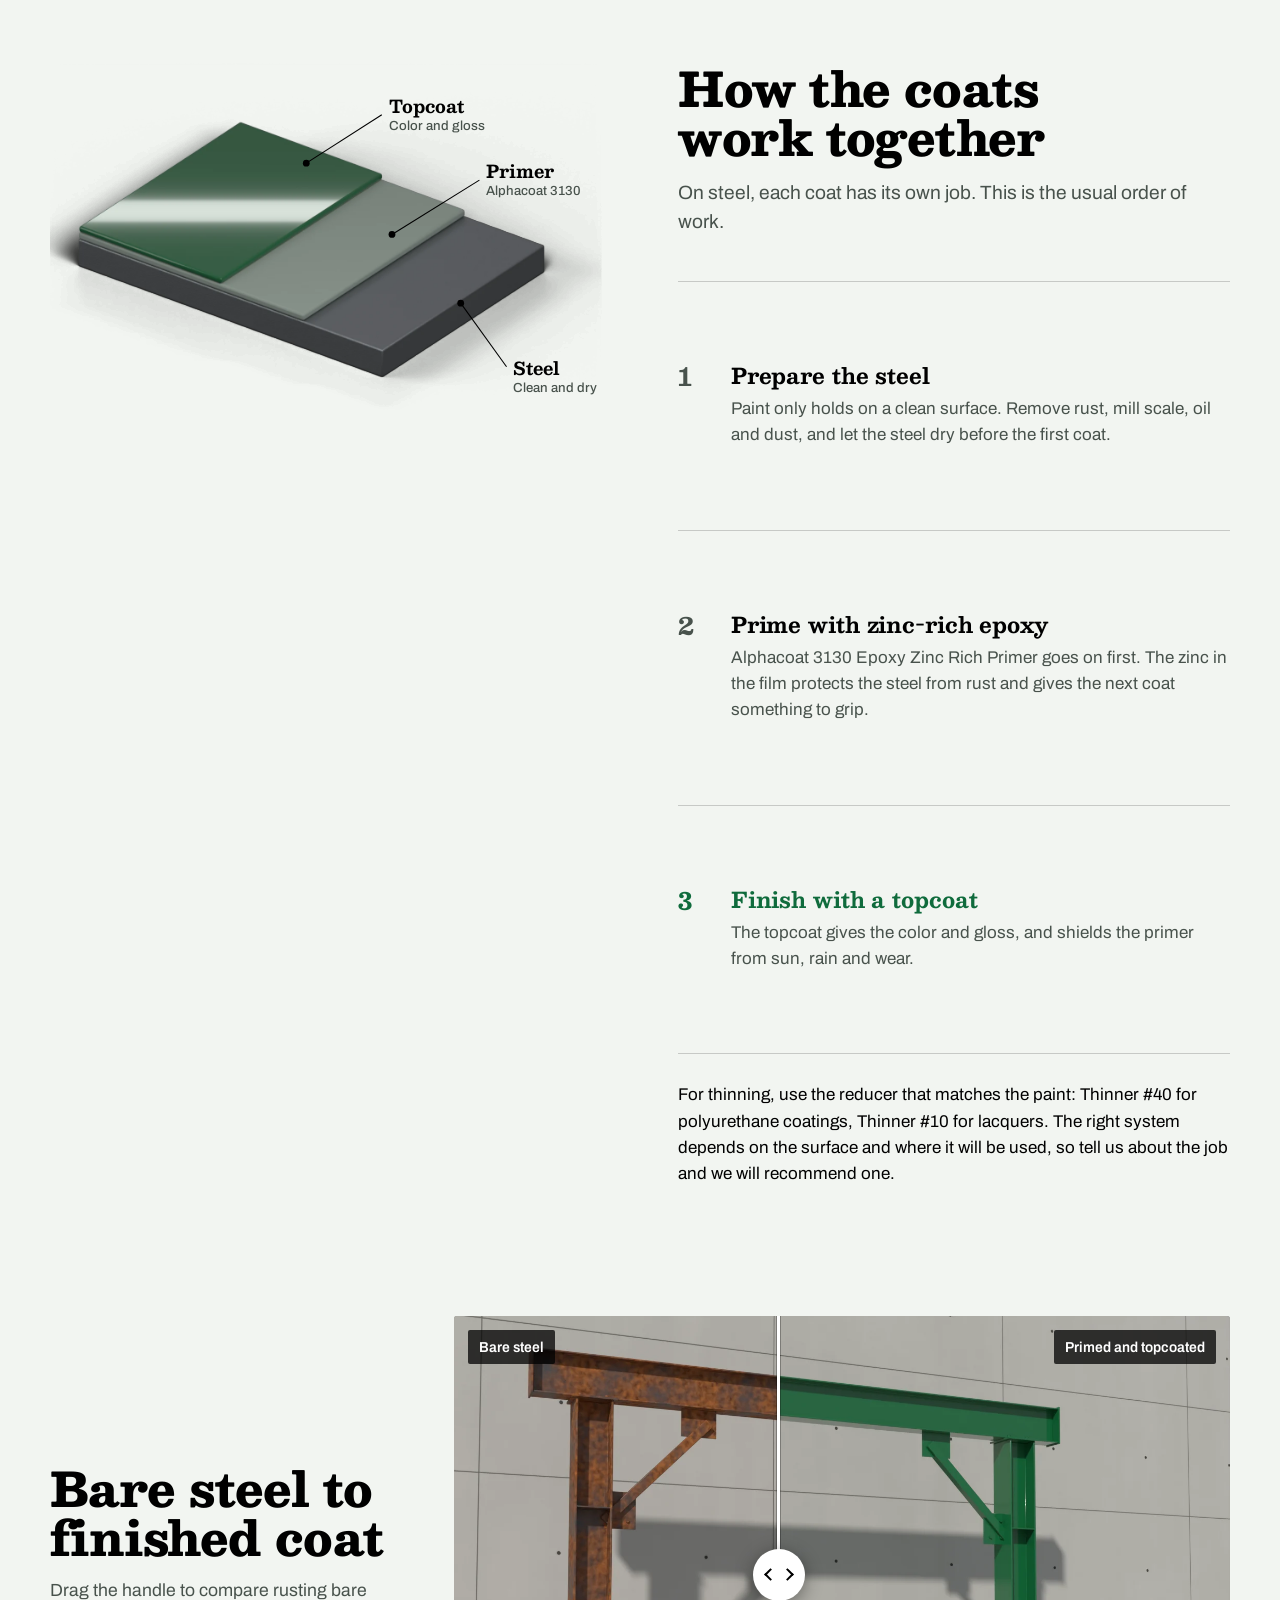
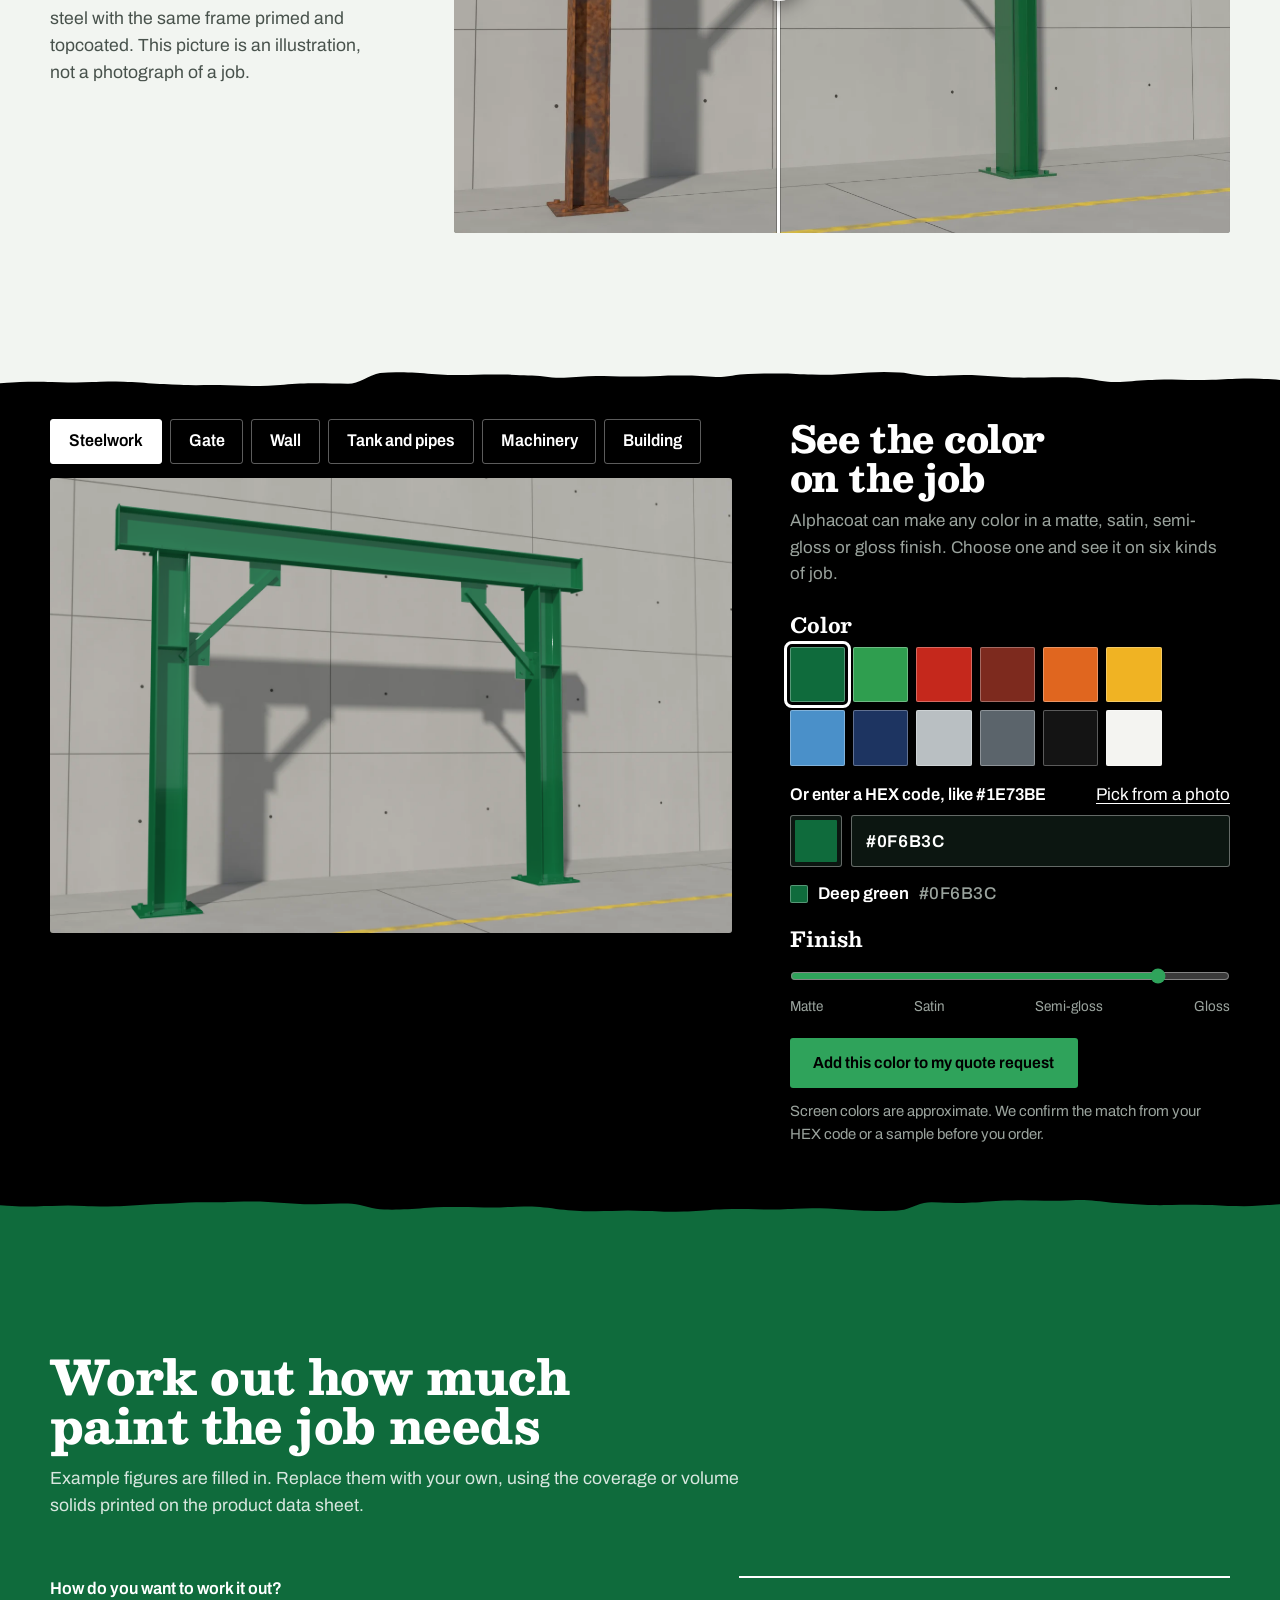
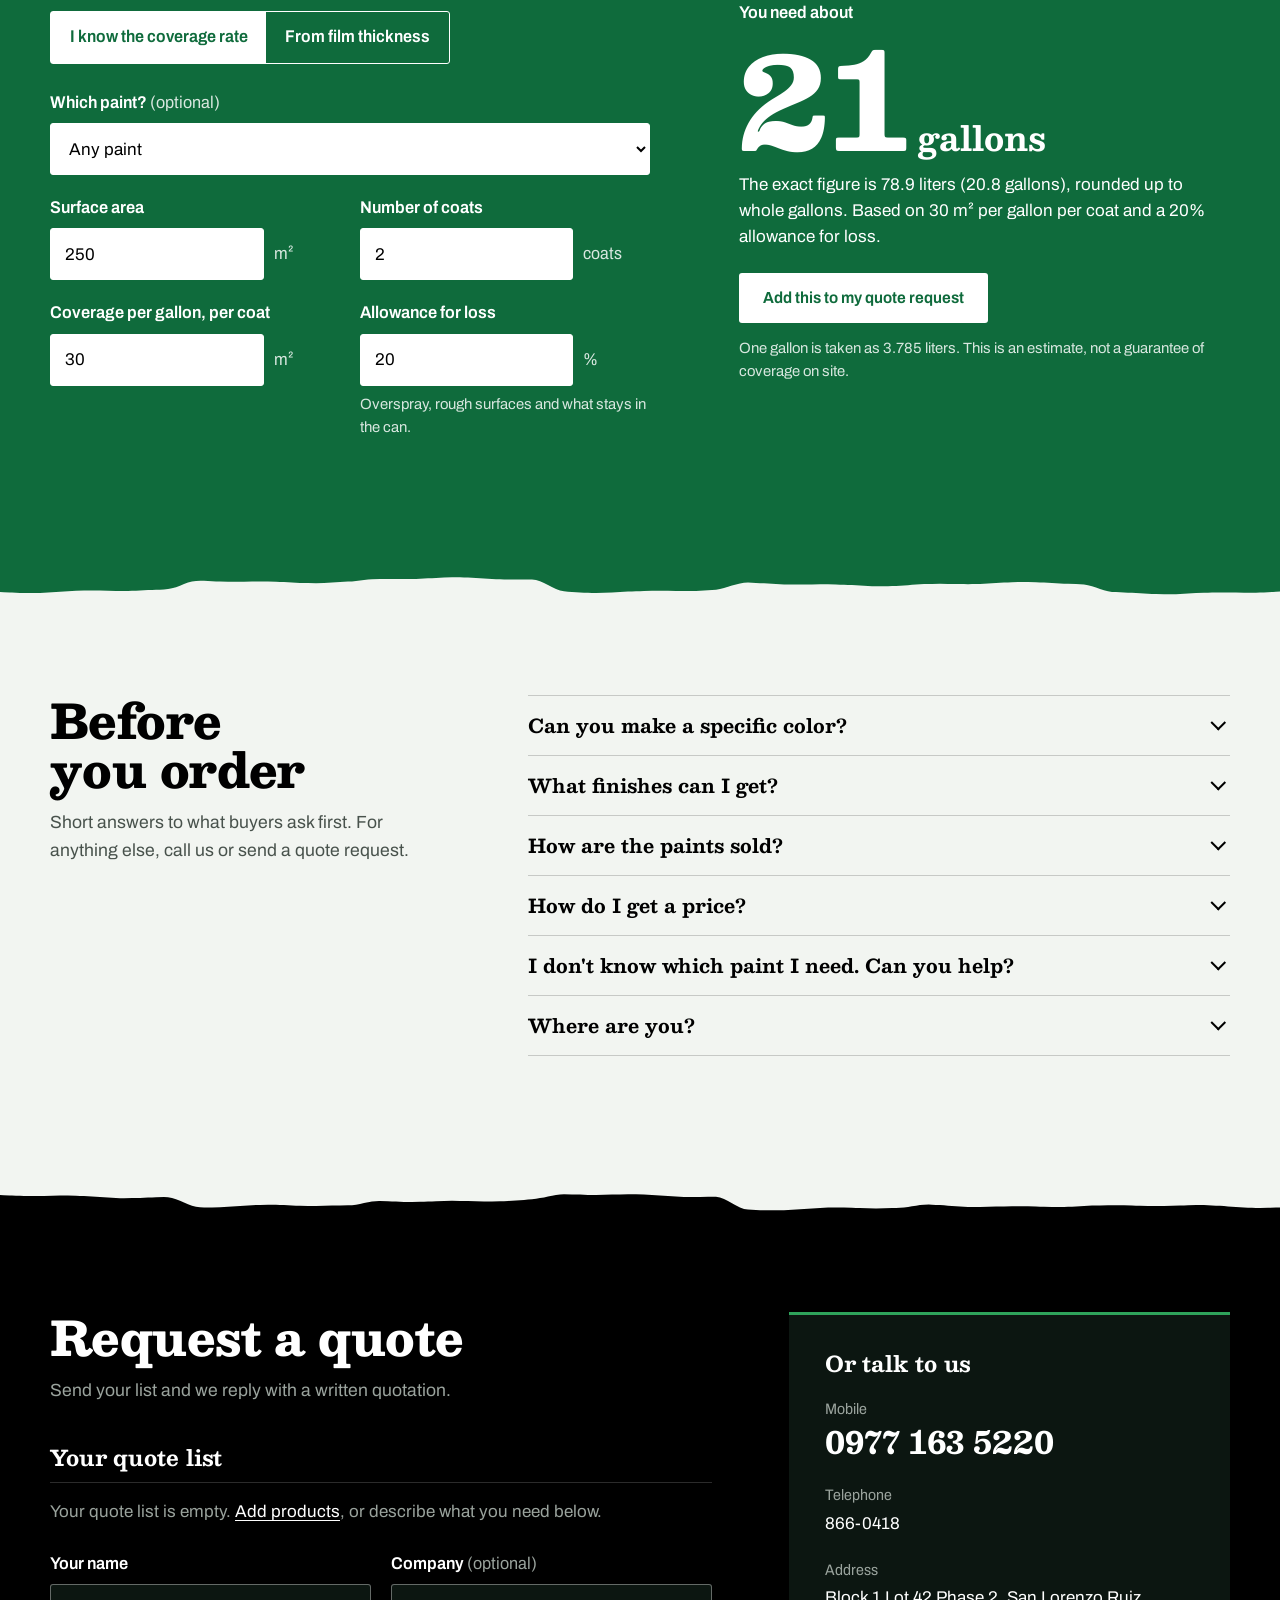
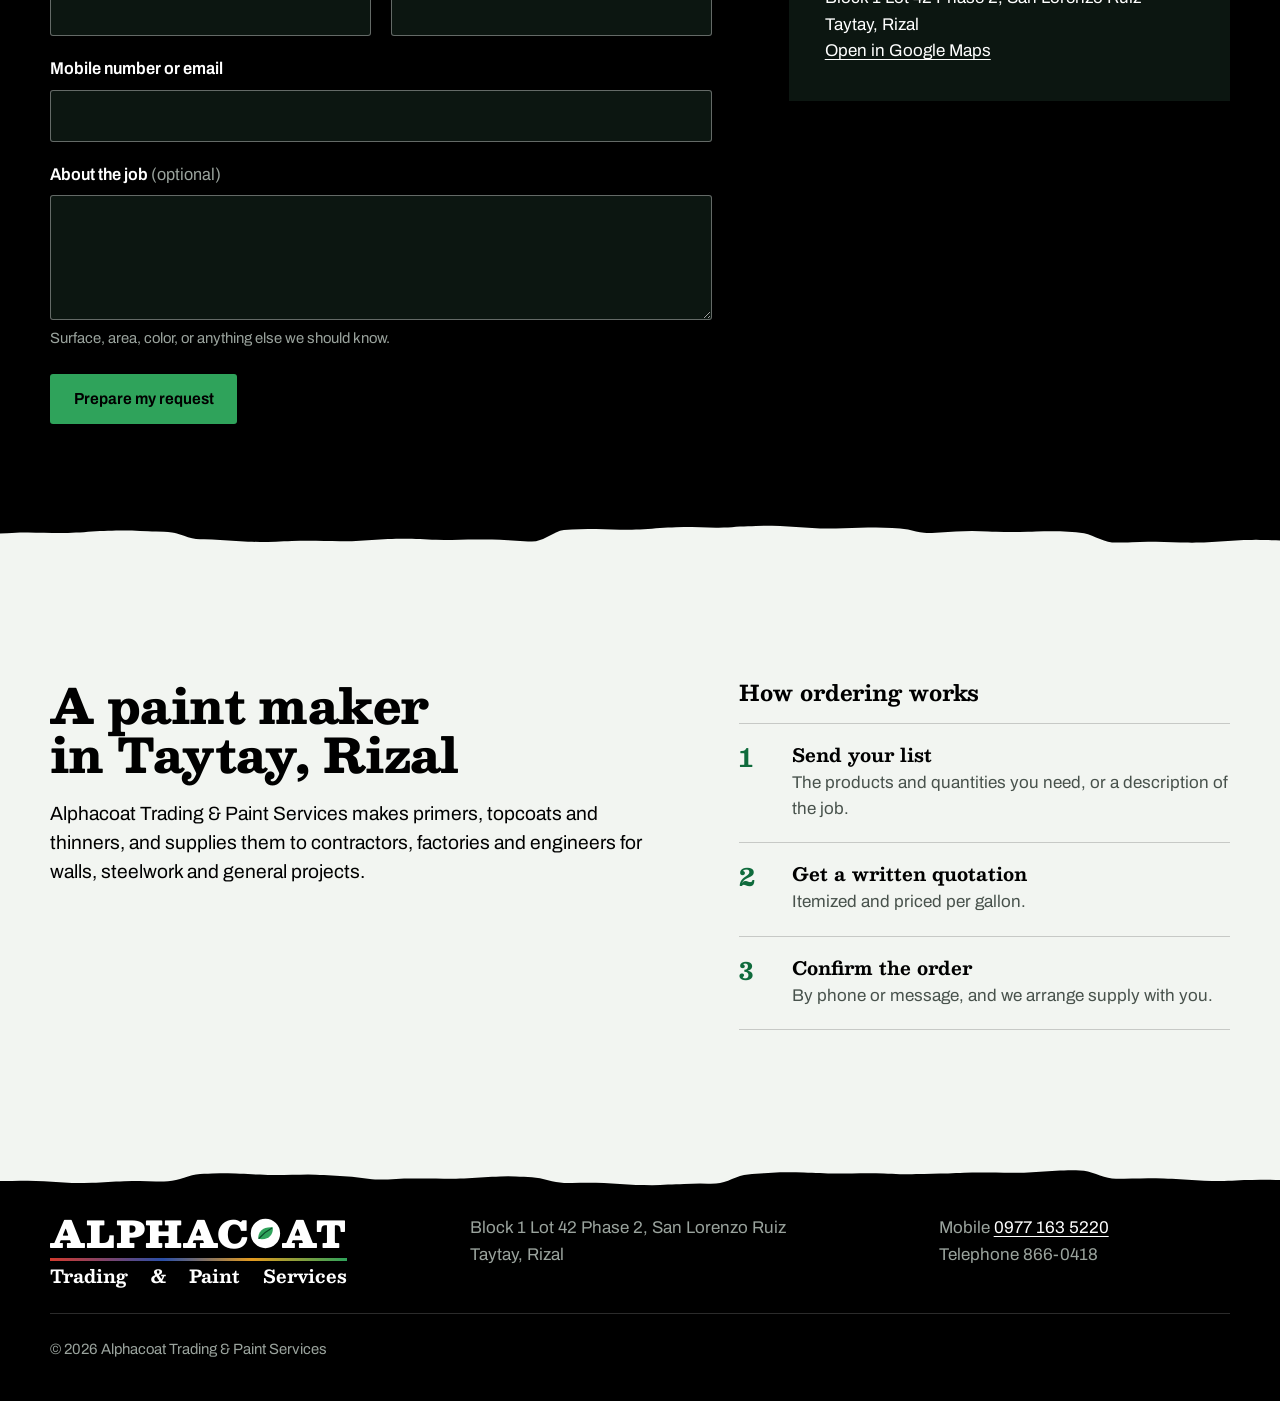
==== commit 04eb5438: "Add files via upload" ====
--- a/alphacoat-website/index.html
+++ b/alphacoat-website/index.html
@@ -9,12 +9,29 @@
   <meta property="og:type" content="website">
   <meta property="og:title" content="Alphacoat Trading &amp; Paint Services">
   <meta property="og:description" content="Primers, topcoats and thinners for contractors, factories and engineers. Send your list and get a written quotation.">
+  <!-- Picture shown when the link is shared. Once the site has a web address, this must be the full address,
+       for example https://your-domain/img/share.jpg, or Facebook and Messenger will not show it. -->
+  <meta property="og:image" content="img/share.jpg">
+  <meta property="og:image:width" content="1200">
+  <meta property="og:image:height" content="630">
+  <meta name="twitter:card" content="summary_large_image">
   <link rel="icon" href="favicon.svg" type="image/svg+xml">
+  <link rel="apple-touch-icon" href="img/icon-180.png">
   <link rel="preconnect" href="https://fonts.googleapis.com">
   <link rel="preconnect" href="https://fonts.gstatic.com" crossorigin>
   <link href="https://fonts.googleapis.com/css2?family=Archivo:wdth,wght@62..125,400..800&family=Besley:wght@500..900&display=swap" rel="stylesheet">
   <link rel="stylesheet" href="css/styles.css">
   <script>document.documentElement.className += ' js';</script>
+  <script>
+    // If the visitor chose a paint color last time, put it back before the page is drawn.
+    try {
+      var saved = JSON.parse(localStorage.getItem('alphacoat-paint') || 'null');
+      if (saved && saved.vars) {
+        for (var name in saved.vars) if (/^--paint/.test(name)) document.documentElement.style.setProperty(name, String(saved.vars[name]));
+        if (saved.custom) document.documentElement.className += ' is-repainted';
+      }
+    } catch (err) {}
+  </script>
   <script type="application/ld+json">
   {
     "@context": "https://schema.org",
@@ -84,11 +101,17 @@
         <a class="btn btn-paper" href="#quote">Request a quote</a>
         <a class="btn btn-line" href="tel:+639771635220" data-mobile-link>Call <span data-mobile-text>0977 163 5220</span></a>
       </div>
+      <p class="paint-note">
+        <span data-paint-default>This wall can be any color. <a href="#colors">Try yours</a></span>
+        <span data-paint-custom hidden><span>Painted in <span data-paint-name></span>.</span> <a href="#colors">Change it</a> <button class="link-btn" type="button" data-paint-reset>Back to Alphacoat green</button></span>
+      </p>
     </div>
 
     <div class="hero-can" data-can>
       <img src="img/can/can.webp" width="480" height="600" alt="A gallon can of Alphacoat 3130 Epoxy Zinc Rich Primer" decoding="async">
       <div class="can-sprite" aria-hidden="true"></div>
+      <!-- A dab of the chosen color on the lid, the way a paint shop marks a tinted can. Shown once a color is picked. -->
+      <span class="can-dab" aria-hidden="true"></span>
     </div>
   </section>
 
@@ -97,14 +120,51 @@
     <div class="wrap">
       <div class="section-head">
         <h2 id="products-title">What we make and supply</h2>
-        <p>Add what you need to your quote list and send it to us. Prices are quoted per gallon.</p>
+        <p>Pick a can to see what it is for, then add it to your quote list. Prices are quoted per gallon. Not sure which one? <a href="#guide">Answer three questions</a>.</p>
       </div>
 
       <div class="filters" role="group" aria-label="Show products by type" data-filters></div>
-      <ul class="product-list" data-products>
-        <li class="product-fallback">Alphacoat 3130 Epoxy Zinc Rich Primer, Thinner #10 Lacquer Thinner, Thinner #40 Polyurethane Reducer, and topcoats. Call 0977 163 5220 for a quotation.</li>
-      </ul>
+
+      <div class="shelf-wrap">
+        <ul class="shelf" data-shelf>
+          <li class="product-fallback">Alphacoat 3130 Epoxy Zinc Rich Primer, Thinner #10 Lacquer Thinner, Thinner #40 Polyurethane Reducer, and topcoats. Call 0977 163 5220 for a quotation.</li>
+        </ul>
+      </div>
+      <div class="product-card" data-product-detail></div>
+
       <p class="after-list">Looking for something that is not listed? Describe it in your <a href="#quote">quote request</a> and we will tell you what we can supply.</p>
+    </div>
+  </section>
+
+  <!-- Guide -->
+  <section class="section section-follow theme-black" id="guide" aria-labelledby="guide-title">
+    <div class="wrap">
+      <div class="section-head">
+        <h2 id="guide-title">Not sure what you need?</h2>
+        <p>Answer three questions and get a starting list to send us. We confirm the right system when we reply.</p>
+      </div>
+
+      <div class="guide" data-guide>
+        <form class="guide-form" data-guide-form>
+          <fieldset class="guide-q">
+            <legend>What are you painting?</legend>
+            <div class="choices" data-guide-surfaces></div>
+          </fieldset>
+          <fieldset class="guide-q">
+            <legend>Where is it?</legend>
+            <div class="choices" data-guide-places></div>
+          </fieldset>
+          <fieldset class="guide-q">
+            <legend>What finish?</legend>
+            <div class="choices" data-guide-finishes></div>
+          </fieldset>
+          <div class="field guide-area">
+            <label for="guide-area">Area to paint <span class="optional">(optional)</span></label>
+            <div class="with-unit"><input class="input" id="guide-area" type="number" inputmode="decimal" min="0" step="any" data-guide-area><span>m²</span></div>
+          </div>
+        </form>
+        <div class="guide-result" data-guide-result aria-live="polite"></div>
+      </div>
     </div>
   </section>
 
@@ -112,46 +172,31 @@
   <section class="section theme-paper" id="system" data-edge="top" aria-labelledby="system-title">
     <div class="wrap system-grid">
       <div class="system-figure" data-system-figure data-stage="3">
-        <svg viewBox="28 84 590 340" role="img" aria-label="Cutaway of a painted steel plate: steel at the bottom, zinc-rich epoxy primer on the steel, and a topcoat over the primer.">
-          <!-- steel -->
-          <g class="layer layer-steel">
-            <polygon points="240,170 440,270 240,370 40,270" fill="#c3cac5"/>
-            <polygon points="40,270 240,370 240,410 40,310" fill="#89928c"/>
-            <polygon points="440,270 240,370 240,410 440,310" fill="#a4ada7"/>
-          </g>
-          <!-- primer -->
-          <g class="layer layer-primer">
-            <polygon points="240,156 388,230 188,330 40,256" fill="#7c897f"/>
-            <polygon points="40,256 188,330 188,344 40,270" fill="#566058"/>
-            <polygon points="388,230 188,330 188,344 388,244" fill="#68736b"/>
-          </g>
-          <!-- topcoat -->
-          <g class="layer layer-topcoat">
-            <polygon points="240,144 336,192 136,292 40,244" fill="#0f6b3c"/>
-            <polygon class="gloss" points="264,156 280,164 80,264 64,256" fill="#b9ffd3" fill-opacity=".34"/>
-            <polygon points="40,244 136,292 136,304 40,256" fill="#083a20"/>
-            <polygon points="336,192 136,292 136,304 336,204" fill="#0b5330"/>
-          </g>
-          <!-- labels -->
-          <g class="callout callout-topcoat">
-            <path d="M262 208 L462 150" />
-            <circle cx="262" cy="208" r="4"/>
-            <text class="callout-title" x="474" y="150">Topcoat</text>
-            <text class="callout-sub" x="474" y="170">Color and gloss</text>
-          </g>
-          <g class="callout callout-primer">
-            <path d="M270 268 L462 244" />
-            <circle cx="270" cy="268" r="4"/>
-            <text class="callout-title" x="474" y="246">Primer</text>
-            <text class="callout-sub" x="474" y="266">Alphacoat 3130</text>
-          </g>
-          <g class="callout callout-steel">
-            <path d="M318 308 L462 338" />
-            <circle cx="318" cy="308" r="4"/>
-            <text class="callout-title" x="474" y="342">Steel</text>
-            <text class="callout-sub" x="474" y="362">Clean and dry</text>
-          </g>
-        </svg>
+        <div class="layers">
+          <img class="layer-shot layer-1" src="img/system/stage-1.webp" width="1300" height="900" loading="lazy" decoding="async" alt="">
+          <img class="layer-shot layer-2" src="img/system/stage-2.webp" width="1300" height="900" loading="lazy" decoding="async" alt="">
+          <img class="layer-shot layer-3" src="img/system/stage-3.webp" width="1300" height="900" loading="lazy" decoding="async" alt="Cutaway of a painted steel plate: bare steel at the right, zinc-rich epoxy primer over it, and a gloss green topcoat over the primer.">
+          <svg class="callouts" viewBox="0 0 1300 900" aria-hidden="true" focusable="false">
+            <g class="callout callout-topcoat">
+              <path d="M604 236 L782 122"/>
+              <circle cx="604" cy="236" r="8"/>
+              <text class="callout-title" x="798" y="118">Topcoat</text>
+              <text class="callout-sub" x="798" y="158">Color and gloss</text>
+            </g>
+            <g class="callout callout-primer">
+              <path d="M806 404 L1012 276"/>
+              <circle cx="806" cy="404" r="8"/>
+              <text class="callout-title" x="1028" y="272">Primer</text>
+              <text class="callout-sub" x="1028" y="312">Alphacoat 3130</text>
+            </g>
+            <g class="callout callout-steel">
+              <path d="M968 566 L1076 716"/>
+              <circle cx="968" cy="566" r="8"/>
+              <text class="callout-title" x="1092" y="736">Steel</text>
+              <text class="callout-sub" x="1092" y="776">Clean and dry</text>
+            </g>
+          </svg>
+        </div>
       </div>
 
       <div class="system-copy">
@@ -203,33 +248,36 @@
   </section>
 
   <!-- Color and finish explorer -->
-  <section class="section theme-black" id="colors" aria-labelledby="colors-title">
+  <section class="section section-explorer theme-black" id="colors" aria-labelledby="colors-title">
     <div class="wrap">
-      <div class="section-head">
-        <h2 id="colors-title">See the color on the job</h2>
-        <p>Alphacoat can make any color in a matte, satin, semi-gloss or gloss finish. Pick a color or enter a HEX code, set the finish, then see it on steelwork, a gate or a plant wall.</p>
-      </div>
-
       <div class="explorer" data-explorer>
+        <div class="explorer-intro">
+          <h2 id="colors-title">See the color on the job</h2>
+          <p>Alphacoat can make any color in a matte, satin, semi-gloss or gloss finish. Choose one and see it on six kinds of job.</p>
+        </div>
+
         <div class="explorer-stage">
-          <div class="viz" data-viz>
-            <img class="viz-base" src="img/explorer/steel-base.webp" width="1200" height="800" loading="lazy" decoding="async" alt="" data-viz-base>
-            <!-- The paint: a flat color cut to the painted parts by a mask picture. Built as inline SVG so it also
-                 works when the page is opened straight from the folder (a CSS mask file is blocked there). -->
-            <svg class="viz-paint" data-viz-paint viewBox="0 0 1200 800" preserveAspectRatio="xMidYMid slice" aria-hidden="true" focusable="false">
-              <defs>
-                <mask id="viz-mask" maskUnits="userSpaceOnUse" x="0" y="0" width="1200" height="800">
-                  <image data-viz-mask href="img/explorer/steel-mask.webp" x="0" y="0" width="1200" height="800" preserveAspectRatio="none"/>
-                </mask>
-              </defs>
-              <g mask="url(#viz-mask)">
-                <rect class="coat-old" width="1200" height="800" fill="#0f6b3c"/>
-                <rect class="coat-new" width="1200" height="800" fill="#0f6b3c"/>
-              </g>
-            </svg>
-            <img class="viz-gloss" src="img/explorer/steel-gloss.webp" width="1200" height="800" loading="lazy" decoding="async" alt="" data-viz-gloss>
-          </div>
           <div class="scene-tabs" role="group" aria-label="What to paint" data-scenes></div>
+          <!-- On phones this block stays pinned under the header, so the picture is in view while a color is chosen. -->
+          <div class="viz-pin">
+            <div class="viz" data-viz>
+              <img class="viz-base" src="img/explorer/steel-base.webp" width="1500" height="1000" loading="lazy" decoding="async" alt="" data-viz-base>
+              <!-- The paint: a flat color cut to the painted parts by a mask picture. Built as inline SVG so it also
+                   works when the page is opened straight from the folder (a CSS mask file is blocked there). -->
+              <svg class="viz-paint" data-viz-paint viewBox="0 0 1200 800" preserveAspectRatio="xMidYMid slice" aria-hidden="true" focusable="false">
+                <defs>
+                  <mask id="viz-mask" maskUnits="userSpaceOnUse" x="0" y="0" width="1200" height="800">
+                    <image data-viz-mask href="img/explorer/steel-mask.webp" x="0" y="0" width="1200" height="800" preserveAspectRatio="none"/>
+                  </mask>
+                </defs>
+                <g mask="url(#viz-mask)">
+                  <rect class="coat-old" width="1200" height="800" fill="#0f6b3c"/>
+                  <rect class="coat-new" width="1200" height="800" fill="#0f6b3c"/>
+                </g>
+              </svg>
+              <img class="viz-gloss" src="img/explorer/steel-gloss.webp" width="1500" height="1000" loading="lazy" decoding="async" alt="" data-viz-gloss>
+            </div>
+          </div>
           <p class="sr-only" aria-live="polite" data-viz-caption></p>
         </div>
 
@@ -239,16 +287,19 @@
             <div class="swatches" role="group" aria-labelledby="swatch-title" data-swatches></div>
 
             <div class="hex">
-              <label for="hex-code">Or enter a HEX code</label>
+              <div class="hex-top">
+                <label for="hex-code">Or enter a HEX code, like #1E73BE</label>
+                <button class="link-btn photo-open" type="button" data-photo-open>Pick from a photo</button>
+              </div>
               <div class="hex-field">
                 <input class="hex-picker" type="color" value="#0f6b3c" aria-label="Open the color picker" data-hex-picker>
-                <input class="input" id="hex-code" type="text" value="#0F6B3C" maxlength="7" autocomplete="off" autocapitalize="characters" spellcheck="false" aria-describedby="hex-help" data-hex-input>
+                <input class="input" id="hex-code" type="text" value="#0F6B3C" maxlength="7" autocomplete="off" autocapitalize="characters" spellcheck="false" data-hex-input>
               </div>
               <p class="field-error" role="alert" data-hex-error hidden></p>
-              <p class="hint" id="hex-help">Six characters from 0 to 9 and A to F, for example #1E73BE.</p>
-            </div>
-
-            <p class="picked"><span class="picked-chip" data-picked-chip></span><span data-picked-name></span><span class="picked-hex" data-picked-hex></span></p>
+              <input type="file" accept="image/*" hidden data-photo-file>
+            </div>
+
+            <p class="picked"><span class="picked-chip" data-picked-chip></span><span data-picked-name></span><span class="picked-hex" data-picked-hex></span><button class="link-btn" type="button" data-paint-reset data-paint-custom hidden>Back to Alphacoat green</button></p>
           </div>
 
           <div class="control">
@@ -258,7 +309,7 @@
           </div>
 
           <button class="btn btn-green" type="button" data-explorer-add>Add this color to my quote request</button>
-          <p class="hint">Screen colors are approximate. Send us the HEX code or a sample and we will confirm the match before you order.</p>
+          <p class="hint">Screen colors are approximate. We confirm the match from your HEX code or a sample before you order.</p>
         </div>
       </div>
     </div>
@@ -283,6 +334,11 @@
           </fieldset>
 
           <div class="fields">
+            <div class="field field-wide">
+              <label for="calc-product">Which paint? <span class="optional">(optional)</span></label>
+              <select class="input" id="calc-product" data-calc-product><option value="">Any paint</option></select>
+              <p class="hint" data-calc-product-note hidden></p>
+            </div>
             <div class="field">
               <label for="calc-area">Surface area</label>
               <div class="with-unit"><input class="input" id="calc-area" type="number" inputmode="decimal" min="0" step="any" value="250"><span>m²</span></div>
@@ -323,6 +379,17 @@
           <p class="hint">One gallon is taken as <span data-gal>3.785</span> liters. This is an estimate, not a guarantee of coverage on site.</p>
         </div>
       </div>
+    </div>
+  </section>
+
+  <!-- Before you order -->
+  <section class="section theme-paper" id="faq" aria-labelledby="faq-title" data-edge="bottom">
+    <div class="wrap faq-grid">
+      <div class="section-head">
+        <h2 id="faq-title">Before you order</h2>
+        <p>Short answers to what buyers ask first. For anything else, call us or send a quote request.</p>
+      </div>
+      <div class="faq-list" data-faq></div>
     </div>
   </section>
 
@@ -462,12 +529,38 @@
   </div>
 </footer>
 
+<!-- Pick a color from a photo. The photo is read on the visitor's own device and is never sent anywhere. -->
+<dialog class="photo-dialog" data-photo-dialog aria-labelledby="photo-title">
+  <div class="photo-head">
+    <h2 id="photo-title">Pick a color from your photo</h2>
+    <button class="link-btn" type="button" data-photo-close>Close</button>
+  </div>
+  <div class="photo-stage"><canvas data-photo-canvas></canvas><span class="photo-marker" data-photo-marker hidden></span></div>
+  <div class="photo-foot">
+    <p class="photo-pick"><span class="picked-chip" data-photo-chip></span><span data-photo-hex>Tap or click the color you want</span></p>
+    <div class="photo-actions">
+      <button class="btn btn-green" type="button" data-photo-use disabled>Use this color</button>
+      <button class="btn btn-line" type="button" data-photo-another>Choose another photo</button>
+    </div>
+    <p class="hint">Your photo stays on this device. It is not uploaded.</p>
+  </div>
+</dialog>
+
+<!-- Phones only: stays at the bottom of the screen once the first screen has scrolled away. -->
+<div class="action-bar" data-action-bar>
+  <a class="btn btn-line" href="tel:+639771635220" data-mobile-link>Call</a>
+  <a class="btn btn-green" href="#quote">Request a quote<span class="quote-count" data-quote-count hidden></span></a>
+</div>
+
 <p class="sr-only" aria-live="polite" data-live></p>
 
 <script src="js/site-config.js"></script>
 <script src="js/products.js"></script>
 <script src="js/colors.js"></script>
 <script src="js/projects.js"></script>
+<script src="js/guide.js"></script>
+<script src="js/faq.js"></script>
 <script src="js/main.js"></script>
+<script src="js/features.js"></script>
 </body>
 </html>
--- a/alphacoat-website/css/styles.css
+++ b/alphacoat-website/css/styles.css
@@ -11,6 +11,17 @@
   --steel: #9aa39d;
   --plate: #0c1611;
 
+  /* The paint. Starts as Alphacoat green; features.js replaces these when a visitor chooses a color,
+     and the home screen wall, the calculator section and the sample cards all follow. */
+  --paint: #0f6b3c;
+  --paint-ink: #fff;            /* text set on the paint: white or black, whichever reads better */
+  --paint-ink-inverse: #000;
+  --paint-soft: rgba(255, 255, 255, .84);
+  --paint-line: rgba(255, 255, 255, .3);
+  --paint-tone-a: #0d6538;
+  --paint-tone-b: #11713f;
+  --paint-sheen: rgba(190, 255, 214, .36);
+
   --font-display: "Besley", "Clarendon", "Rockwell", Georgia, serif;
   --font-text: "Archivo", "Segoe UI", system-ui, -apple-system, sans-serif;
 
@@ -48,7 +59,7 @@
 address { font-style: normal; }
 svg { display: block; max-width: 100%; }
 a { color: inherit; text-underline-offset: .18em; text-decoration-thickness: 1px; }
-button, input, textarea { font: inherit; color: inherit; }
+button, input, textarea, select { font: inherit; color: inherit; }
 [hidden] { display: none !important; }
 
 h1, h2, h3, h4 {
@@ -93,11 +104,13 @@
   background-color: var(--bg); color: var(--fg);
 }
 .theme-green {
-  --bg: var(--enamel); --fg: #fff; --muted: #d5ecdb;
-  --line: rgba(255, 255, 255, .3); --accent: #fff; --focus: #fff;
-  --field: #fff; --field-fg: #000; --field-line: #fff;
+  --bg: var(--paint); --fg: var(--paint-ink); --muted: var(--paint-soft);
+  --line: var(--paint-line); --accent: var(--paint-ink); --focus: var(--paint-ink);
+  --field: #fff; --field-fg: #000; --field-line: var(--paint-ink);
   background-color: var(--bg); color: var(--fg);
 }
+.theme-green .btn-paper { background: var(--fg); color: var(--bg); }
+.theme-green .btn-paper:hover { background: var(--bg); color: var(--fg); box-shadow: inset 0 0 0 2px var(--fg); }
 
 /* ---------- Layout ---------- */
 
@@ -154,7 +167,12 @@
   position: fixed; inset: 0 0 auto 0; z-index: 50; color: #fff;
   transition: background-color .25s, box-shadow .25s;
 }
-.site-header.is-stuck, .nav-open .site-header { background: #000; box-shadow: 0 1px 0 rgba(255, 255, 255, .16); }
+.site-header:not(.is-stuck) { color: var(--paint-ink); }
+.site-header:not(.is-stuck) .btn-paper { background: var(--paint-ink); color: var(--paint-ink-inverse); }
+.site-header:not(.is-stuck) .btn-paper:hover { background: var(--paint-ink-inverse); color: var(--paint-ink); }
+.site-header:not(.is-stuck) .quote-count { background: var(--paint-ink-inverse); color: var(--paint-ink); }
+.site-header.is-stuck, .nav-open .site-header { background: #000; color: #fff; box-shadow: 0 1px 0 rgba(255, 255, 255, .16); }
+.nav-open .site-header .menu-btn { color: #fff; }
 .header-row { display: flex; align-items: center; justify-content: space-between; gap: 20px; min-height: var(--header-h); }
 
 .nav { display: flex; gap: clamp(16px, 2.2vw, 34px); }
@@ -210,16 +228,24 @@
   display: flex; align-items: center;
   min-height: max(640px, 100svh);
   padding-block: calc(var(--header-h) + 48px) 17vh;
-  background: #000; color: #fff;
+  background: #000; color: var(--paint-ink);
 }
 .hero-inner { position: relative; z-index: 1; display: grid; gap: clamp(20px, 2.6vw, 30px); justify-items: start; }
 .hero h1 { max-width: 11.5em; }
 .hero-lede { max-width: 32em; font-size: clamp(1.1rem, 1.5vw, 1.3rem); line-height: 1.5; }
 .hero-actions { display: flex; flex-wrap: wrap; gap: 12px; margin-top: 6px; }
+.hero .btn-paper { background: var(--paint-ink); color: var(--paint-ink-inverse); }
+.hero .btn-paper:hover { background: var(--paint-ink-inverse); color: var(--paint-ink); }
+.hero .btn-line:hover { background: var(--paint-ink); border-color: var(--paint-ink); color: var(--paint-ink-inverse); }
+.paint-note { color: var(--paint-soft); font-size: .98rem; }
+.paint-note a, .paint-note .link-btn { color: var(--paint-ink); }
+.paint-note [data-paint-custom] { display: flex; flex-wrap: wrap; align-items: baseline; gap: 2px 12px; }
+.paint-note .link-btn { padding: 0; }
+.paint-note .link-btn:hover { color: var(--paint-ink); text-decoration-thickness: 2px; }
 
 /* The coat: vertical roller passes laid on a black wall. Each pass is built in main.js. */
 .coat { position: absolute; inset: 0; z-index: -1; display: flex; --mx: 72%; --my: 18%; }
-html:not(.js) .coat { background: var(--enamel); }
+html:not(.js) .coat { background: var(--paint); }
 
 .pass {
   position: relative; flex: 1 1 0; min-width: 0; margin-right: -1px;
@@ -227,7 +253,7 @@
   background:
     var(--noise),
     linear-gradient(90deg, rgba(255, 255, 255, .09), rgba(255, 255, 255, 0) 20%, rgba(0, 0, 0, 0) 72%, rgba(0, 0, 0, .2)),
-    var(--tone, #0f6b3c);
+    var(--tone, var(--paint));
   clip-path: var(--edge);
   transform: translateY(-101%);
   will-change: transform;
@@ -236,9 +262,11 @@
 .pass::after {
   content: ""; position: absolute; top: 0;
   left: calc(var(--i) * -100%); width: calc(var(--n) * 100%); height: calc(100% / var(--hf, .96));
-  background: radial-gradient(44% 60% at var(--mx) var(--my), rgba(190, 255, 214, .36), rgba(190, 255, 214, 0) 70%);
+  background: radial-gradient(44% 60% at var(--mx) var(--my), var(--paint-sheen), transparent 70%);
   mix-blend-mode: screen; opacity: 0; transition: opacity 1.2s ease 1s;
 }
+.pass[data-tone="1"] { --tone: var(--paint-tone-a); }
+.pass[data-tone="2"] { --tone: var(--paint-tone-b); }
 .is-painted .pass { transform: none; transition: transform 1.05s cubic-bezier(.2, .75, .15, 1) var(--d, 0s); }
 .is-painted .pass::after { opacity: 1; }
 
@@ -257,6 +285,13 @@
 .can-sprite { position: absolute; inset: 0; background-repeat: no-repeat; background-size: 700% 300%; visibility: hidden; }
 .hero-can.is-live img { visibility: hidden; }
 .hero-can.is-live .can-sprite { visibility: visible; }
+.can-dab {
+  display: none; position: absolute; left: 50%; top: 33.1%; width: 17.5%; aspect-ratio: 84 / 13;
+  transform: translate(-50%, -50%) rotate(-2deg); border-radius: 58% 42% 52% 48% / 60% 55% 45% 40%;
+  background: radial-gradient(60% 80% at 36% 28%, rgba(255, 255, 255, .5), rgba(255, 255, 255, 0) 62%), var(--paint);
+  box-shadow: 0 1px 0 rgba(0, 0, 0, .4);
+}
+.is-repainted .can-dab { display: block; }
 .js .hero-can { opacity: 0; transform: translateY(14px); }
 .js .is-painted .hero-can { opacity: 1; transform: none; transition: opacity .7s ease .95s, transform .9s cubic-bezier(.2, .7, .2, 1) .95s; }
 
@@ -324,8 +359,8 @@
 .chip-zinc::before { background: var(--noise), #77857c; }
 .chip-gloss::before {
   background:
-    linear-gradient(118deg, rgba(255, 255, 255, 0) 30%, rgba(206, 255, 224, .62) 45%, rgba(255, 255, 255, 0) 60%),
-    var(--enamel);
+    linear-gradient(118deg, rgba(255, 255, 255, 0) 30%, rgba(255, 255, 255, .5) 45%, rgba(255, 255, 255, 0) 60%),
+    var(--paint);
 }
 .chip-clear::before {
   background: linear-gradient(118deg, rgba(255, 255, 255, .0) 32%, rgba(255, 255, 255, .5) 46%, rgba(255, 255, 255, 0) 60%), rgba(160, 190, 172, .16);
@@ -360,6 +395,11 @@
   .product-summary, .product-add { grid-column: 1 / -1; grid-row: auto; }
   .product-detail { grid-template-columns: minmax(0, 1fr); }
   .product-shot img { max-width: 190px; }
+  /* Quantity and button share one line. */
+  .product-add { flex-wrap: nowrap; gap: 8px; }
+  .product-add .qty button { width: 36px; }
+  .product-add .qty input { width: 2.5em; }
+  .product-add .btn { flex: 1; min-width: 0; padding-inline: .6em; white-space: normal; }
 }
 
 /* ---------- Before and after ---------- */
@@ -412,7 +452,17 @@
 
 /* ---------- Color and finish explorer ---------- */
 
-.explorer { display: grid; grid-template-columns: minmax(0, 1.7fr) minmax(0, 1fr); gap: clamp(28px, 4.5vw, 64px); align-items: start; }
+.section-explorer { padding-block: clamp(48px, 4.5vw, 64px) clamp(60px, 6vw, 84px); }
+/* Picture on the left, everything you choose on the right. The picture stays put while the right side scrolls. */
+.explorer {
+  display: grid; grid-template-columns: minmax(0, 1.55fr) minmax(0, 1fr); grid-template-rows: auto 1fr;
+  grid-template-areas: "stage intro" "stage controls"; column-gap: clamp(28px, 4.5vw, 64px); align-items: start;
+}
+.explorer-intro { grid-area: intro; margin-bottom: 26px; }
+.explorer-intro h2 { font-size: clamp(1.8rem, 2.9vw, 2.55rem); }
+.explorer-intro p { margin-top: 12px; color: var(--muted); }
+.explorer-stage { grid-area: stage; position: sticky; top: calc(var(--header-h) + 22px); }
+.explorer-controls { grid-area: controls; }
 
 /* Three stacked layers: the scene with its paint in white, a flat color multiplied onto the painted
    parts only, and the highlights on top. The finish slider fades the highlights. */
@@ -428,18 +478,18 @@
 .viz.is-rolling .coat-new { transform: scaleY(1); transition: transform .72s cubic-bezier(.3, .7, .2, 1); }
 .viz img.viz-gloss { mix-blend-mode: screen; opacity: var(--gloss, .85); }
 
-.scene-tabs { display: flex; flex-wrap: wrap; gap: 8px; margin-top: 14px; }
-
-.control { margin-bottom: 32px; }
-.control h3, .control-title { display: block; margin-bottom: 14px; font-family: var(--font-display); font-weight: 700; font-size: 1.3rem; line-height: 1.15; }
-.swatches { display: grid; grid-template-columns: repeat(6, minmax(0, 1fr)); gap: 9px; }
+.scene-tabs { display: flex; flex-wrap: wrap; gap: 8px; margin: 0 0 14px; }
+
+.control { margin-bottom: 20px; }
+.control h3, .control-title { display: block; margin-bottom: 10px; font-family: var(--font-display); font-weight: 700; font-size: 1.3rem; line-height: 1.15; }
+.swatches { display: grid; grid-template-columns: repeat(6, minmax(0, 1fr)); gap: 8px; max-width: 372px; }
 .swatch {
   aspect-ratio: 1; padding: 0; border: 0; border-radius: 2px; background: var(--c); cursor: pointer;
   box-shadow: inset 0 0 0 1px rgba(255, 255, 255, .3);
 }
 .swatch[aria-pressed="true"] { outline: 3px solid #fff; outline-offset: 3px; }
 .swatch:focus-visible { outline: 3px solid var(--sheen); outline-offset: 3px; }
-.hex { display: grid; gap: 7px; margin-top: 22px; }
+.hex { display: grid; gap: 7px; margin-top: 16px; }
 .hex label { font-weight: 620; font-stretch: 94%; }
 .hex-field { display: flex; gap: 9px; }
 .hex-field .input { flex: 1; min-width: 0; font-weight: 620; font-variant-numeric: tabular-nums; letter-spacing: .04em; text-transform: uppercase; }
@@ -451,52 +501,82 @@
 .hex-picker::-webkit-color-swatch { border: 0; border-radius: 1px; }
 .hex-picker::-moz-color-swatch { border: 0; border-radius: 1px; }
 
-.picked { display: flex; flex-wrap: wrap; align-items: center; gap: 10px; margin-top: 18px; font-weight: 620; }
+.picked { display: flex; flex-wrap: wrap; align-items: center; gap: 10px; margin-top: 14px; font-weight: 620; }
 .picked-hex { color: var(--muted); font-weight: 500; font-variant-numeric: tabular-nums; letter-spacing: .03em; }
 .picked-chip { width: 18px; height: 18px; border-radius: 2px; background: var(--c); box-shadow: inset 0 0 0 1px rgba(255, 255, 255, .3); }
 
 .finish-range { display: block; width: 100%; height: 30px; margin: 0; accent-color: var(--leaf); cursor: pointer; }
 .finish-scale { display: flex; justify-content: space-between; margin-top: 4px; color: var(--muted); font-size: .9rem; font-stretch: 92%; }
-.explorer-controls .hint { margin-top: 16px; max-width: 30em; }
+.explorer-controls .hint { margin-top: 12px; max-width: 30em; }
 
 @media (max-width: 899px) {
-  .explorer { grid-template-columns: minmax(0, 1fr); }
-  .swatches { gap: 8px; }
-}
+  /* One column. The two wrappers dissolve so the picture can sit between the intro and the controls,
+     and stay pinned under the header while the controls scroll past beneath it. */
+  .explorer { display: flex; flex-direction: column; align-items: stretch; }
+  .explorer-stage, .explorer-controls { display: contents; }
+  .explorer-intro { order: 1; margin-bottom: 20px; }
+  .scene-tabs { order: 2; margin-bottom: 10px; }
+  .viz-pin {
+    order: 3; position: sticky; top: var(--header-h); z-index: 3;
+    margin: 0 calc(var(--gutter) * -1) 22px; padding: 10px var(--gutter) 12px;
+    background: #000; box-shadow: 0 1px 0 var(--line);
+  }
+  .explorer-controls > * { order: 4; }
+  .explorer-controls > .btn { white-space: normal; }
+  .swatches { max-width: none; }
+}
+@media (max-width: 899px) and (max-height: 560px) { .viz-pin { position: static; } }
 
 /* ---------- Wet-paint edges between sections ---------- */
 
 .section { position: relative; }
-.edge {
-  position: absolute; left: 0; right: 0; z-index: 1; height: 30px;
-  background: var(--bg); pointer-events: none;
-}
+/* Each edge is a small SVG drawn by main.js: one smooth curve in the section's own color. */
+.edge { position: absolute; left: 0; z-index: 1; display: block; width: 100%; max-width: none; pointer-events: none; }
+.edge path { fill: var(--bg); }
 .edge-top { bottom: calc(100% - 1px); }
 .edge-bottom { top: calc(100% - 1px); }
-@media (max-width: 700px) { .edge { height: 20px; } }
+
+/* ---------- Phone: call and quote bar ---------- */
+
+.action-bar { display: none; }
+@media (max-width: 760px) {
+  .action-bar {
+    position: fixed; left: 0; right: 0; bottom: 0; z-index: 40;
+    display: grid; grid-template-columns: minmax(0, 1fr) minmax(0, 1.7fr); gap: 8px;
+    padding: 10px var(--gutter) calc(10px + env(safe-area-inset-bottom, 0px));
+    background: #000; box-shadow: 0 -1px 0 rgba(255, 255, 255, .18);
+    visibility: hidden; transform: translateY(105%);
+    transition: transform .28s cubic-bezier(.2, .7, .2, 1), visibility 0s .28s;
+  }
+  .action-bar.is-shown { visibility: visible; transform: none; transition: transform .28s cubic-bezier(.2, .7, .2, 1); }
+  .action-bar .btn { min-height: 48px; padding-inline: .6em; }
+  .site-footer { padding-bottom: 104px; }
+}
 
 /* ---------- Coating system ---------- */
 
 .system-grid { display: grid; grid-template-columns: minmax(0, 1fr) minmax(0, 1fr); gap: clamp(32px, 6vw, 96px); align-items: start; }
 .system-figure { position: sticky; top: max(calc(var(--header-h) + 24px), calc(50vh - 230px)); }
-.system-figure svg { width: 100%; height: auto; }
 .system-copy .lede { margin-top: 18px; color: var(--muted); }
 
-.layer, .callout { transition: transform .8s cubic-bezier(.2, .75, .2, 1), opacity .45s ease; }
-.gloss { transition: opacity .6s ease .45s; }
-.callout path { fill: none; stroke: #000; stroke-width: 1.25; }
+/* Three renders from one camera, stacked: bare steel, then with primer, then with topcoat.
+   Each coat is wiped on from the left as its step reaches the middle of the screen. */
+.layers { position: relative; aspect-ratio: 1300 / 900; }
+.layers img { position: absolute; inset: 0; display: block; width: 100%; height: 100%; }
+.layer-shot { clip-path: inset(0 0 0 0); transition: clip-path .95s cubic-bezier(.3, .7, .2, 1); }
+.callouts { position: absolute; inset: 0; width: 100%; height: 100%; max-width: none; overflow: visible; }
+.callout { transition: opacity .45s ease .35s; }
+.callout path { fill: none; stroke: #000; stroke-width: 2.6; }
 .callout circle { fill: #000; }
-.callout-title { font: 700 19px var(--font-display); fill: #000; }
-.callout-sub { font: 500 14.5px var(--font-text); fill: #48524c; }
-
-.js .system-figure[data-stage="1"] .layer-primer,
-.js .system-figure[data-stage="1"] .layer-topcoat,
-.js .system-figure[data-stage="2"] .layer-topcoat { opacity: 0; transform: translateY(-48px); }
+.callout-title { font: 700 42px var(--font-display); fill: #000; }
+.callout-sub { font: 500 31px var(--font-text); fill: #48524c; }
+
+.js .system-figure[data-stage="1"] .layer-2,
+.js .system-figure[data-stage="1"] .layer-3,
+.js .system-figure[data-stage="2"] .layer-3 { clip-path: inset(0 100% 0 0); }
 .js .system-figure[data-stage="1"] .callout-primer,
 .js .system-figure[data-stage="1"] .callout-topcoat,
-.js .system-figure[data-stage="2"] .callout-topcoat,
-.js .system-figure[data-stage="1"] .gloss,
-.js .system-figure[data-stage="2"] .gloss { opacity: 0; }
+.js .system-figure[data-stage="2"] .callout-topcoat { opacity: 0; transition-delay: 0s; }
 
 .steps { counter-reset: step; }
 .step {
@@ -529,12 +609,12 @@
     margin: 20px calc(var(--gutter) * -1) 0; padding: 10px var(--gutter);
     background: var(--paper); box-shadow: 0 1px 0 var(--line);
   }
-  .system-figure svg { max-height: 34svh; margin-inline: auto; }
+  .layers { width: min(100%, calc(34svh * 1300 / 900)); margin-inline: auto; }
   .system-copy .steps { order: 4; margin-top: 0; }
   .system-copy .step { padding-block: 44px; }
   .system-copy .step:first-child { border-top: 0; }
   .system-note { order: 5; }
-  .callout-title { font-size: 26px; }
+  .callout-title { font-size: 56px; }
   .callout-sub { display: none; }
 }
 
@@ -568,14 +648,14 @@
 
 .seg-set { margin: 0 0 26px; padding: 0; border: 0; min-width: 0; }
 .seg-set legend { padding: 0; margin-bottom: 9px; }
-.seg { display: inline-flex; flex-wrap: wrap; border: 1.5px solid #fff; border-radius: 3px; }
+.seg { display: inline-flex; flex-wrap: wrap; border: 1.5px solid var(--fg); border-radius: 3px; }
 .seg label { position: relative; cursor: pointer; }
 .seg input { position: absolute; inset: 0; width: 100%; height: 100%; margin: 0; opacity: 0; cursor: pointer; }
 .seg span { display: block; padding: .72em 1.1em; font-weight: 620; font-stretch: 92%; }
-.seg input:checked + span { background: #fff; color: #000; }
-.seg input:focus-visible + span { outline: 3px solid #fff; outline-offset: 3px; }
-
-.calc-result { display: grid; gap: 14px; justify-items: start; padding-top: 22px; border-top: 2px solid #fff; }
+.seg input:checked + span { background: var(--fg); color: var(--bg); }
+.seg input:focus-visible + span { outline: 3px solid var(--fg); outline-offset: 3px; }
+
+.calc-result { display: grid; gap: 14px; justify-items: start; padding-top: 22px; border-top: 2px solid var(--fg); }
 .calc-label { font-weight: 620; font-stretch: 94%; }
 .calc-figure { display: flex; flex-wrap: wrap; align-items: baseline; gap: 0 .35em; font-family: var(--font-display); line-height: .92; }
 .calc-number { font-weight: 900; font-size: clamp(4.4rem, 10vw, 8rem); letter-spacing: -.03em; font-variant-numeric: tabular-nums lining-nums; }
@@ -664,3 +744,146 @@
   .js .hero-can { opacity: 1; transform: none; }
   *, *::before, *::after { transition-duration: .01ms !important; transition-delay: 0s !important; animation-duration: .01ms !important; }
 }
+
+
+/* ---------- Product shelf ---------- */
+
+.shelf-wrap { position: relative; margin-top: 6px; --tag-h: 92px; }
+/* The board the cans stand on. Name tags hang from its front edge, the way they do in a hardware store. */
+.shelf-wrap::before {
+  content: ""; position: absolute; left: 0; right: 0; bottom: calc(var(--tag-h) + 2px); height: 16px;
+  background: linear-gradient(#6b756e, #3a423d 22%, #1c211e 70%, #0c0f0d);
+  box-shadow: 0 14px 22px rgba(0, 0, 0, .7);
+}
+.shelf {
+  position: relative; display: flex; align-items: flex-end; gap: clamp(6px, 2.4vw, 34px);
+  padding: 0 clamp(6px, 2vw, 26px); overflow-x: auto; scroll-snap-type: x proximity; scrollbar-width: thin;
+}
+.shelf-item { flex: 0 0 auto; scroll-snap-align: center; }
+.shelf-can {
+  display: grid; justify-items: stretch; width: clamp(150px, 16.5vw, 208px); padding: 0;
+  border: 0; background: none; color: inherit; text-align: left; cursor: pointer;
+}
+/* Nine frames side by side; main.js slides the strip to turn the can. The picture is nudged down so the
+   can's base, not the edge of the picture, sits on the board. */
+.shelf-shot {
+  display: block; width: 100%; aspect-ratio: 320 / 400;
+  background-repeat: no-repeat; background-size: 900% 100%; background-position: 50% 0;
+  transform: translateY(5.2%);
+}
+.shelf-shot-still { background-size: contain; background-position: center bottom; }
+.shelf-tag {
+  position: relative; display: grid; align-content: start; gap: 3px; height: var(--tag-h); margin-top: 20px;
+  padding: 10px 10px 8px; border-radius: 0 0 2px 2px; background: #f2f5f1; color: #000; overflow: hidden;
+  transition: background-color .18s;
+}
+.shelf-name { font-weight: 700; font-stretch: 86%; font-size: .95rem; line-height: 1.15; }
+.shelf-kind { color: #48524c; font-size: .84rem; font-stretch: 92%; }
+.shelf-can:hover .shelf-tag { background: #fff; }
+.shelf-can[aria-pressed="true"] .shelf-tag { background: var(--leaf); }
+.shelf-can[aria-pressed="true"] .shelf-kind { color: #06281a; }
+.shelf-can:focus-visible { outline: 3px solid var(--sheen); outline-offset: 4px; }
+
+.product-card {
+  display: grid; grid-template-columns: minmax(0, 1fr) minmax(0, 1fr); gap: clamp(26px, 5vw, 80px);
+  align-items: start; margin-top: 44px;
+}
+.pd-head { display: flex; align-items: center; gap: 18px; margin-bottom: 18px; }
+.pd-head .chip { flex: none; }
+.pd-main .product-summary { margin-bottom: 24px; }
+.sheet-title { margin: 26px 0 10px; }
+.pd-facts .btn { margin-top: 4px; }
+.pd-facts .btn:disabled { opacity: .7; cursor: default; }
+.section-head p a { color: var(--fg); }
+@media (max-width: 820px) { .product-card { grid-template-columns: minmax(0, 1fr); margin-top: 32px; } }
+
+/* ---------- Guide: not sure what you need? ---------- */
+
+.guide { display: grid; grid-template-columns: minmax(0, 1.25fr) minmax(0, 1fr); gap: clamp(28px, 5vw, 80px); align-items: start; }
+.guide-q { min-width: 0; margin: 0 0 26px; padding: 0; border: 0; }
+.guide-q legend { padding: 0; margin-bottom: 10px; font-family: var(--font-display); font-weight: 700; font-size: 1.2rem; }
+.choices { display: flex; flex-wrap: wrap; gap: 8px; }
+.choice { position: relative; cursor: pointer; }
+.choice input { position: absolute; inset: 0; width: 100%; height: 100%; margin: 0; opacity: 0; cursor: pointer; }
+.choice span {
+  display: block; padding: .62em 1em; border: 1.5px solid var(--field-line); border-radius: 3px;
+  font-weight: 600; font-stretch: 92%; transition: background-color .15s, color .15s, border-color .15s;
+}
+.choice:hover span { border-color: #fff; }
+.choice input:checked + span { background: #fff; border-color: #fff; color: #000; }
+.choice input:focus-visible + span { outline: 3px solid var(--focus); outline-offset: 3px; }
+.guide-area { max-width: 260px; }
+
+.guide-result { position: sticky; top: calc(var(--header-h) + 24px); padding: clamp(22px, 3vw, 34px); background: var(--plate); border-top: 3px solid var(--leaf); }
+.guide-list { counter-reset: coat; margin: 18px 0 20px; }
+.guide-list li {
+  counter-increment: coat; display: grid; grid-template-columns: 2rem minmax(0, 1fr); column-gap: 10px; row-gap: 2px;
+  padding: 14px 0; border-top: 1px solid var(--line);
+}
+.guide-list li:last-child { border-bottom: 1px solid var(--line); }
+.guide-list li::before {
+  content: counter(coat); grid-row: 1 / span 2;
+  font-family: var(--font-display); font-weight: 800; font-size: 1.35rem; line-height: 1.1; color: var(--sheen);
+}
+.guide-list li > * { grid-column: 2; }
+.guide-list li > span { color: #dfe4e0; }
+.guide-chip {
+  display: inline-block; width: .85em; height: .85em; margin-right: .45em; border-radius: 2px; vertical-align: -.06em;
+  background: var(--c); box-shadow: inset 0 0 0 1px rgba(255, 255, 255, .35);
+}
+.guide-note { margin-bottom: 18px; color: var(--sheen); }
+.guide-result .hint { margin-top: 12px; }
+@media (max-width: 899px) {
+  .guide { grid-template-columns: minmax(0, 1fr); }
+  .guide-result { position: static; }
+}
+
+/* ---------- Before you order ---------- */
+
+.faq-grid { display: grid; grid-template-columns: minmax(0, .8fr) minmax(0, 1.4fr); gap: clamp(28px, 6vw, 96px); align-items: start; }
+.faq-grid .section-head { margin-bottom: 0; }
+.faq { border-top: 1px solid var(--line); }
+.faq:last-child { border-bottom: 1px solid var(--line); }
+.faq summary {
+  display: flex; justify-content: space-between; align-items: center; gap: 18px; padding: 18px 0;
+  list-style: none; cursor: pointer;
+  font-family: var(--font-display); font-weight: 700; font-size: clamp(1.1rem, 1.5vw, 1.3rem); line-height: 1.2;
+}
+.faq summary::-webkit-details-marker { display: none; }
+.faq summary::after {
+  content: ""; flex: none; width: .55em; height: .55em; margin-right: 6px;
+  border-right: 2px solid; border-bottom: 2px solid; transform: translateY(-.15em) rotate(45deg); transition: transform .2s;
+}
+.faq[open] summary::after { transform: translateY(.1em) rotate(-135deg); }
+.faq-a { display: grid; gap: 8px; max-width: 38em; padding: 0 0 20px; color: var(--muted); }
+.faq-a a { color: var(--fg); }
+@media (max-width: 899px) {
+  .faq-grid { grid-template-columns: minmax(0, 1fr); }
+  .faq-grid .section-head { margin-bottom: 8px; }
+}
+
+/* ---------- Pick a color from a photo ---------- */
+
+.hex-top { display: flex; flex-wrap: wrap; justify-content: space-between; align-items: baseline; gap: 2px 14px; }
+.hex-top .link-btn { padding: 0; }
+.photo-dialog {
+  width: min(920px, calc(100vw - 24px)); max-height: calc(100dvh - 24px); padding: 0; overflow: auto;
+  border: 1.5px solid rgba(255, 255, 255, .3); border-radius: 4px; background: #000; color: #fff;
+}
+.photo-dialog::backdrop { background: rgba(0, 0, 0, .74); }
+.photo-head { display: flex; justify-content: space-between; align-items: center; gap: 16px; padding: 16px 20px; }
+.photo-head h2 { font-size: 1.35rem; }
+.photo-head .link-btn { color: #fff; }
+.photo-stage { position: relative; display: flex; justify-content: center; background: var(--plate); }
+.photo-stage canvas { display: block; width: auto; height: auto; max-width: 100%; max-height: min(60dvh, 620px); cursor: crosshair; touch-action: manipulation; }
+.photo-marker {
+  position: absolute; width: 26px; height: 26px; margin: -13px 0 0 -13px; border: 3px solid #fff; border-radius: 50%;
+  box-shadow: 0 0 0 2px #000, inset 0 0 0 2px #000; pointer-events: none;
+}
+.photo-foot { display: grid; gap: 12px; padding: 16px 20px 20px; }
+.photo-pick { display: flex; align-items: center; gap: 12px; font-weight: 620; font-variant-numeric: tabular-nums; }
+.photo-pick .picked-chip { width: 28px; height: 28px; }
+.photo-actions { display: flex; flex-wrap: wrap; gap: 10px; }
+.photo-foot .hint { color: var(--steel); }
+
+select.input { cursor: pointer; }
